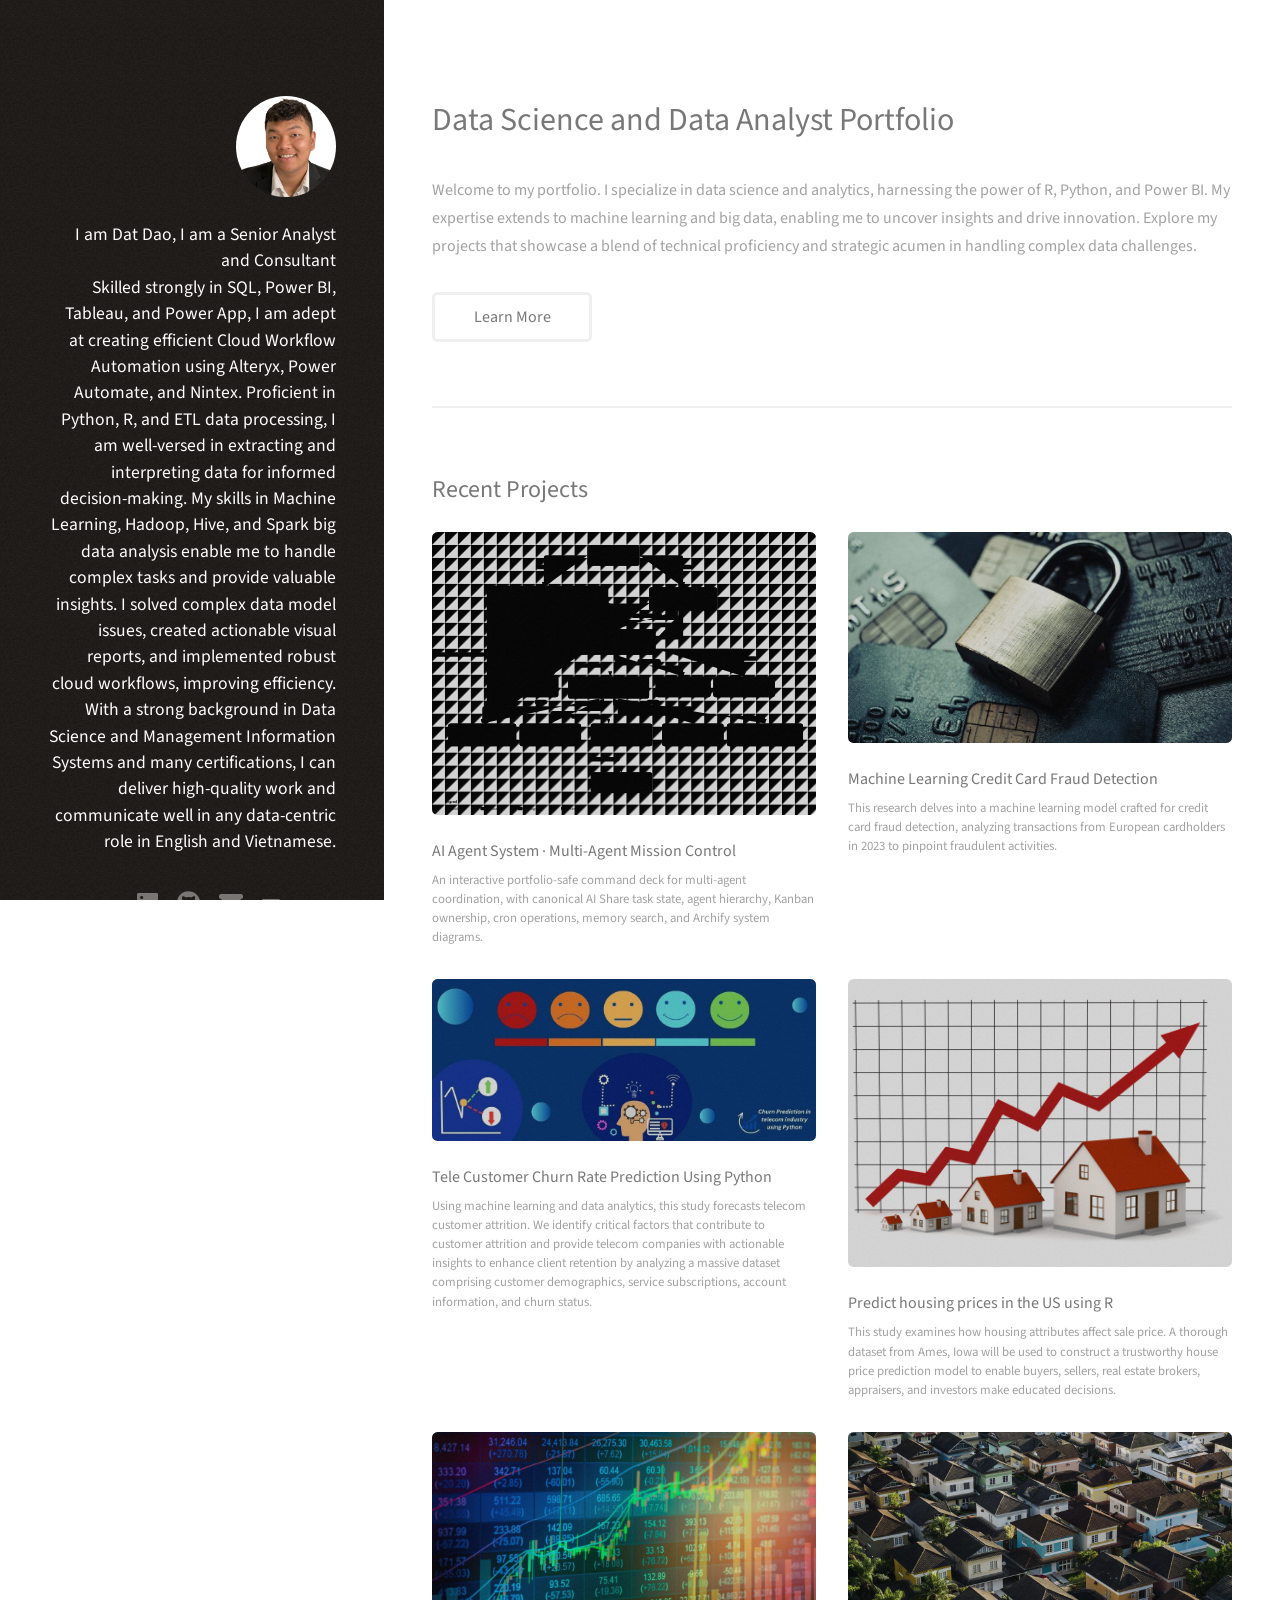
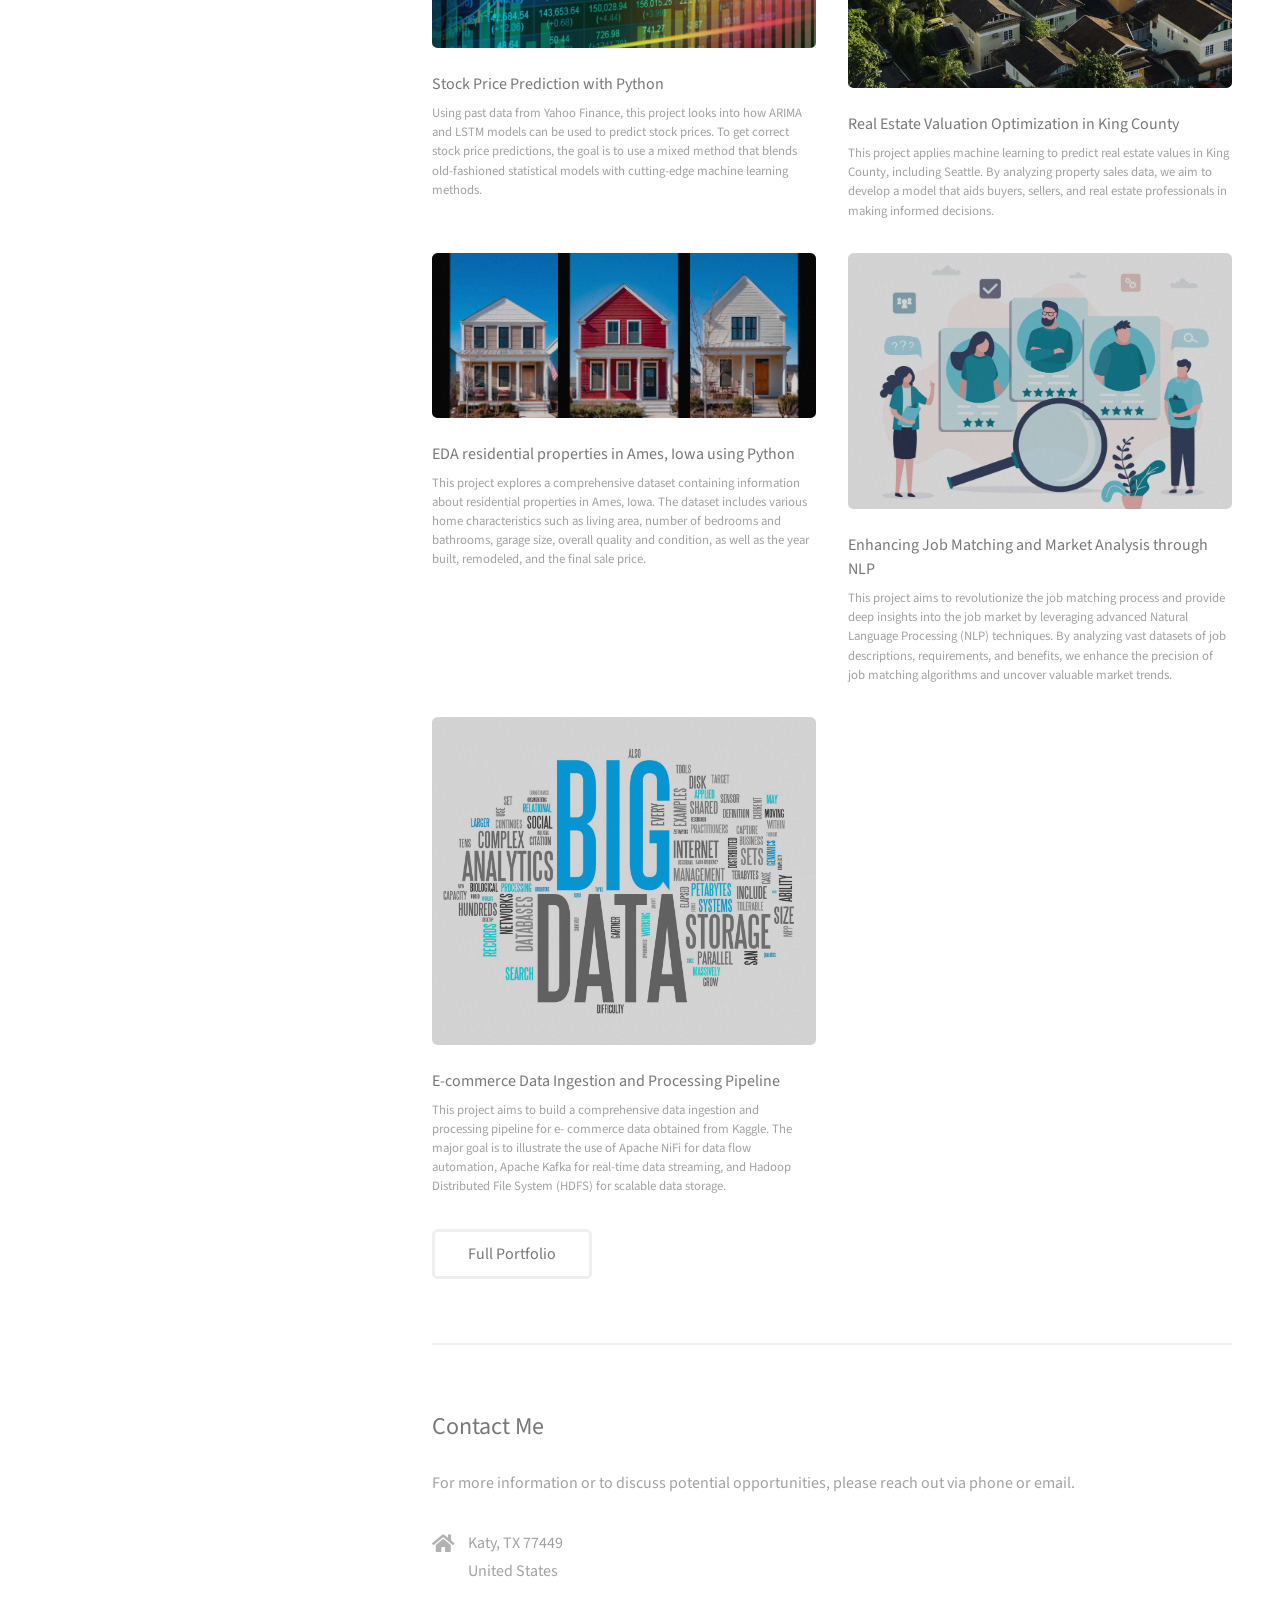
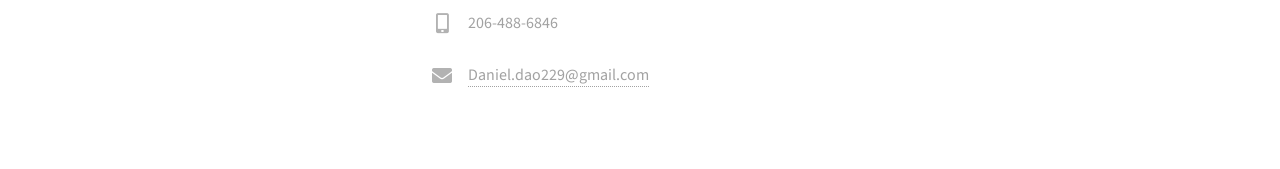
==== index.html @ a3ac792e "Rename portfolio project to AI Agent System" ====
<!DOCTYPE HTML>
<!--
	Strata by HTML5 UP
	html5up.net | @ajlkn
	Free for personal and commercial use under the CCA 3.0 license (html5up.net/license)
-->
<html>
	<head>
		<title>DAT DAO</title>
		<meta charset="utf-8" />
		<meta name="viewport" content="width=device-width, initial-scale=1, user-scalable=no" />
		<link rel="stylesheet" href="assets/css/main.css" />
	</head>
	<body class="is-preload">

		<!-- Header -->
			<header id="header">
				<div class="inner">
					<a href="https://www.linkedin.com/in/dat-dao-84953b14a/" class="image avatar"><img src="images/IMG_0191.JPEG" alt="" /></a>
					<h4><strong>I am Dat Dao</strong>, I am a Senior Analyst and Consultant
					<br />Skilled strongly in <strong>SQL, Power BI, Tableau, and Power App</strong>, I am adept at creating efficient Cloud Workflow Automation using <strong>Alteryx, Power Automate, and Nintex</strong>.
					Proficient in <strong>Python, R, and ETL data processing</strong>, I am well-versed in extracting and interpreting data for informed decision-making.
					My skills in <strong>Machine Learning, Hadoop, Hive, and Spark big data analysis </strong>enable me to handle complex tasks and provide valuable insights. I solved complex data model issues, created actionable visual reports, and implemented robust cloud workflows, improving efficiency.  
					With a strong background in Data Science and Management Information Systems and many certifications, I can deliver high-quality work and communicate well in any data-centric role in English and Vietnamese.<br />
					</a></h4>
				</div>
			</header>

		<!-- Main -->
			<div id="main">

				<!-- One -->
					<section id="one">
						<header class="major">
							<h2>Data Science and Data Analyst Portfolio</h2>
						</header>
						<p>Welcome to my portfolio. I specialize in data science and analytics, harnessing the power of R, Python, and Power BI. My expertise extends to machine learning and big data, enabling me to uncover insights and drive innovation. Explore my projects that showcase a blend of technical proficiency and strategic acumen in handling complex data challenges.</p>
						<ul class="actions">
							<li><a href="https://github.com/sammon229/datdao" class="button">Learn More</a></li>
						</ul>
					</section>

				<!-- Two -->
					<section id="two">
						<h2>Recent Projects</h2>
						<div class="row">
							<article class="col-6 col-12-xsmall work-item">
								<a href="projects/bigboymission/" class="image fit thumb">
									<img src="projects/bigboymission/docs/diagrams/ai-share-agent-architecture.svg" alt="AI Agent System Share architecture diagram" /></a>
								<h3>AI Agent System · Multi-Agent Mission Control</h3>
								<p>An interactive portfolio-safe command deck for multi-agent coordination, with canonical AI Share task state, agent hierarchy, Kanban ownership, cron operations, memory search, and Archify system diagrams.</p>
							</article>
							<article class="col-6 col-12-xsmall work-item">
								<a href="https://github.com/sammon229/datdao/tree/main/Machine%20Learning%20Credit%20Card%20Fraud%20Detection" class="image fit thumb">
									<img src="/images/MIT-Fraud-Detection-PRESS_0.jpg" alt="" /></a>
								<h3>Machine Learning Credit Card Fraud Detection</h3>
								<p>This research delves into a machine learning model crafted for credit card fraud detection, analyzing transactions from European cardholders in 2023 to pinpoint fraudulent activities.</p>
							</article>						
							<article class="col-6 col-12-xsmall work-item">
								<a href="https://github.com/sammon229/datdao/tree/main/Tele%20Customer%20Churn%20Rate%20%20Prediction%20Using%20Python" class="image fit thumb">
									<img src="images\churn.jpg" alt="" /></a>
								<h3>Tele Customer Churn Rate Prediction Using Python</h3>
								<p>Using machine learning and data analytics, this study forecasts telecom customer attrition. We identify critical factors that contribute to customer attrition and provide telecom companies with actionable insights to enhance client retention by analyzing a massive dataset comprising customer demographics, service subscriptions, account information, and churn status.</p>
							</article>
							<article class="col-6 col-12-xsmall work-item">
								<a href="https://github.com/sammon229/datdao/tree/main/Predict%20housing%20prices%20in%20the%20US%20using%20R" class="image fit thumb">
									<img src="images/R housing.jpg" alt="" /></a>
								<h3>Predict housing prices in the US using R</h3>
								<p>This study examines how housing attributes affect sale price. A thorough dataset from Ames, Iowa will be used to construct a trustworthy house price prediction model to enable buyers, sellers, real estate brokers, appraisers, and investors make educated decisions.</p>
							</article>
							<article class="col-6 col-12-xsmall work-item">
								<a href="https://github.com/sammon229/datdao/tree/main/Stock%20Price%20Prediction%20with%20Python" class="image fit thumb">
									<img src="/images/stock-prices.jpg" alt="" /></a>
								<h3>Stock Price Prediction with Python</h3>
								<p>Using past data from Yahoo Finance, this project looks into how ARIMA and LSTM models can be used to predict stock prices. To get correct stock price predictions, the goal is to use a mixed method that blends old-fashioned statistical models with cutting-edge machine learning methods.</p>
							</article>
							<article class="col-6 col-12-xsmall work-item">
								<a href="https://github.com/sammon229/datdao/tree/main/Real%20Estate%20Valuation%20Optimization%20in%20King%20County" class="image fit thumb">
									<img src="/images/housevalue.jpg" alt="" /></a>
								<h3>Real Estate Valuation Optimization in King County</h3>
								<p>This project applies machine learning to predict real estate values in King County, including Seattle. By analyzing property sales data, we aim to develop a model that aids buyers, sellers, and real estate professionals in making informed decisions.</p>
							</article>
							<article class="col-6 col-12-xsmall work-item">
								<a href="https://github.com/sammon229/datdao/tree/main/Data%20exploration%20and%20analysis%20using%20Python%20for%20residential%20properties%20in%20Ames%2C%20Iowa" class="image fit thumb">
									<img src="images/p1.jpg" alt="" /></a>
								<h3>EDA residential properties in Ames, Iowa using Python</h3>
								<p>This project explores a comprehensive dataset containing information about residential properties in Ames, Iowa. The dataset includes various home characteristics such as living area, number of bedrooms and bathrooms, garage size, overall quality and condition, as well as the year built, remodeled, and the final sale price.</p>
							</article>
							<article class="col-6 col-12-xsmall work-item">
								<a href="https://github.com/sammon229/datdao/tree/main/Enhancing%20Job%20Matching%20and%20Market%20Analysis%20through%20NLP" class="image fit thumb">
									<img src="images/Jobmatching.jpg" alt="" /></a>
								<h3>Enhancing Job Matching and Market Analysis through NLP</h3>
								<p>This project aims to revolutionize the job matching process and provide deep insights into the job market by leveraging advanced Natural Language Processing (NLP) techniques. By analyzing vast datasets of job descriptions, requirements, and benefits, we enhance the precision of job matching algorithms and uncover valuable market trends.</p>
							</article>
							<article class="col-6 col-12-xsmall work-item">
								<a href="https://github.com/sammon229/datdao/tree/main/E-Commerce%20BigData" class="image fit thumb">
									<img src="images/Esri-and-Big-Data.jpg" alt="" /></a>
								<h3>E-commerce Data Ingestion and Processing Pipeline</h3>
								<p>This project aims to build a comprehensive data ingestion and processing pipeline for e-
									commerce data obtained from Kaggle. The major goal is to illustrate the use of Apache NiFi for 
									data flow automation, Apache Kafka for real-time data streaming, and Hadoop Distributed File 
									System (HDFS) for scalable data storage.</p>
							</article>
						</div>
						<ul class="actions">
							<li><a href="https://github.com/sammon229/datdao" class="button">Full Portfolio</a></li>
						</ul>
					</section>

				<!-- Three -->
					<section id="three">
						<h2>Contact Me</h2>
						<p>For more information or to discuss potential opportunities, please reach out via phone or email.</p>
						<div class="row">
							<div class="col-4 col-12-small">
								<ul class="labeled-icons">
									<li>
										<h3 class="icon solid fa-home"><span class="label">Address</span></h3>
										Katy, TX 77449<br />
										United States<br />
									</li>
									<li>
										<h3 class="icon solid fa-mobile-alt"><span class="label">Phone</span></h3>
										206-488-6846
									</li>
									<li>
										<h3 class="icon solid fa-envelope"><span class="label">Email</span></h3>
										<a href="#">Daniel.dao229@gmail.com</a>
									</li>
								</ul>
							</div>
						</div>
					</section>

				<!-- Four -->
				<!--
					<section id="four">
						<h2>Elements</h2>

						<section>
							<h4>Text</h4>
							<p>This is <b>bold</b> and this is <strong>strong</strong>. This is <i>italic</i> and this is <em>emphasized</em>.
							This is <sup>superscript</sup> text and this is <sub>subscript</sub> text.
							This is <u>underlined</u> and this is code: <code>for (;;) { ... }</code>. Finally, <a href="#">this is a link</a>.</p>
							<hr />
							<header>
								<h4>Heading with a Subtitle</h4>
								<p>Lorem ipsum dolor sit amet nullam id egestas urna aliquam</p>
							</header>
							<p>Nunc lacinia ante nunc ac lobortis. Interdum adipiscing gravida odio porttitor sem non mi integer non faucibus ornare mi ut ante amet placerat aliquet. Volutpat eu sed ante lacinia sapien lorem accumsan varius montes viverra nibh in adipiscing blandit tempus accumsan.</p>
							<header>
								<h5>Heading with a Subtitle</h5>
								<p>Lorem ipsum dolor sit amet nullam id egestas urna aliquam</p>
							</header>
							<p>Nunc lacinia ante nunc ac lobortis. Interdum adipiscing gravida odio porttitor sem non mi integer non faucibus ornare mi ut ante amet placerat aliquet. Volutpat eu sed ante lacinia sapien lorem accumsan varius montes viverra nibh in adipiscing blandit tempus accumsan.</p>
							<hr />
							<h2>Heading Level 2</h2>
							<h3>Heading Level 3</h3>
							<h4>Heading Level 4</h4>
							<h5>Heading Level 5</h5>
							<h6>Heading Level 6</h6>
							<hr />
							<h5>Blockquote</h5>
							<blockquote>Fringilla nisl. Donec accumsan interdum nisi, quis tincidunt felis sagittis eget tempus euismod. Vestibulum ante ipsum primis in faucibus vestibulum. Blandit adipiscing eu felis iaculis volutpat ac adipiscing accumsan faucibus. Vestibulum ante ipsum primis in faucibus lorem ipsum dolor sit amet nullam adipiscing eu felis.</blockquote>
							<h5>Preformatted</h5>
							<pre><code>i = 0;

while (!deck.isInOrder()) {
print 'Iteration ' + i;
deck.shuffle();
i++;
}

print 'It took ' + i + ' iterations to sort the deck.';</code></pre>
						</section>

						<section>
							<h4>Lists</h4>
							<div class="row">
								<div class="col-6 col-12-xsmall">
									<h5>Unordered</h5>
									<ul>
										<li>Dolor pulvinar etiam magna etiam.</li>
										<li>Sagittis adipiscing lorem eleifend.</li>
										<li>Felis enim feugiat dolore viverra.</li>
									</ul>
									<h5>Alternate</h5>
									<ul class="alt">
										<li>Dolor pulvinar etiam magna etiam.</li>
										<li>Sagittis adipiscing lorem eleifend.</li>
										<li>Felis enim feugiat dolore viverra.</li>
									</ul>
								</div>
								<div class="col-6 col-12-xsmall">
									<h5>Ordered</h5>
									<ol>
										<li>Dolor pulvinar etiam magna etiam.</li>
										<li>Etiam vel felis at lorem sed viverra.</li>
										<li>Felis enim feugiat dolore viverra.</li>
										<li>Dolor pulvinar etiam magna etiam.</li>
										<li>Etiam vel felis at lorem sed viverra.</li>
										<li>Felis enim feugiat dolore viverra.</li>
									</ol>
									<h5>Icons</h5>
									<ul class="icons">
										<li><a href="#" class="icon brands fa-twitter"><span class="label">Twitter</span></a></li>
										<li><a href="#" class="icon brands fa-facebook-f"><span class="label">Facebook</span></a></li>
										<li><a href="#" class="icon brands fa-instagram"><span class="label">Instagram</span></a></li>
										<li><a href="#" class="icon brands fa-github"><span class="label">Github</span></a></li>
										<li><a href="#" class="icon brands fa-dribbble"><span class="label">Dribbble</span></a></li>
										<li><a href="#" class="icon brands fa-tumblr"><span class="label">Tumblr</span></a></li>
									</ul>
								</div>
							</div>
							<h5>Actions</h5>
							<ul class="actions">
								<li><a href="#" class="button primary">Default</a></li>
								<li><a href="#" class="button">Default</a></li>
							</ul>
							<ul class="actions small">
								<li><a href="#" class="button primary small">Small</a></li>
								<li><a href="#" class="button small">Small</a></li>
							</ul>
							<div class="row">
								<div class="col-6 col-12-small">
									<ul class="actions stacked">
										<li><a href="#" class="button primary">Default</a></li>
										<li><a href="#" class="button">Default</a></li>
									</ul>
								</div>
								<div class="col-6 col-12-small">
									<ul class="actions stacked">
										<li><a href="#" class="button primary small">Small</a></li>
										<li><a href="#" class="button small">Small</a></li>
									</ul>
								</div>
								<div class="col-6 col-12-small">
									<ul class="actions stacked">
										<li><a href="#" class="button primary fit">Default</a></li>
										<li><a href="#" class="button fit">Default</a></li>
									</ul>
								</div>
								<div class="col-6 col-12-small">
									<ul class="actions stacked">
										<li><a href="#" class="button primary small fit">Small</a></li>
										<li><a href="#" class="button small fit">Small</a></li>
									</ul>
								</div>
							</div>
						</section>

						<section>
							<h4>Table</h4>
							<h5>Default</h5>
							<div class="table-wrapper">
								<table>
									<thead>
										<tr>
											<th>Name</th>
											<th>Description</th>
											<th>Price</th>
										</tr>
									</thead>
									<tbody>
										<tr>
											<td>Item One</td>
											<td>Ante turpis integer aliquet porttitor.</td>
											<td>29.99</td>
										</tr>
										<tr>
											<td>Item Two</td>
											<td>Vis ac commodo adipiscing arcu aliquet.</td>
											<td>19.99</td>
										</tr>
										<tr>
											<td>Item Three</td>
											<td> Morbi faucibus arcu accumsan lorem.</td>
											<td>29.99</td>
										</tr>
										<tr>
											<td>Item Four</td>
											<td>Vitae integer tempus condimentum.</td>
											<td>19.99</td>
										</tr>
										<tr>
											<td>Item Five</td>
											<td>Ante turpis integer aliquet porttitor.</td>
											<td>29.99</td>
										</tr>
									</tbody>
									<tfoot>
										<tr>
											<td colspan="2"></td>
											<td>100.00</td>
										</tr>
									</tfoot>
								</table>
							</div>

							<h5>Alternate</h5>
							<div class="table-wrapper">
								<table class="alt">
									<thead>
										<tr>
											<th>Name</th>
											<th>Description</th>
											<th>Price</th>
										</tr>
									</thead>
									<tbody>
										<tr>
											<td>Item One</td>
											<td>Ante turpis integer aliquet porttitor.</td>
											<td>29.99</td>
										</tr>
										<tr>
											<td>Item Two</td>
											<td>Vis ac commodo adipiscing arcu aliquet.</td>
											<td>19.99</td>
										</tr>
										<tr>
											<td>Item Three</td>
											<td> Morbi faucibus arcu accumsan lorem.</td>
											<td>29.99</td>
										</tr>
										<tr>
											<td>Item Four</td>
											<td>Vitae integer tempus condimentum.</td>
											<td>19.99</td>
										</tr>
										<tr>
											<td>Item Five</td>
											<td>Ante turpis integer aliquet porttitor.</td>
											<td>29.99</td>
										</tr>
									</tbody>
									<tfoot>
										<tr>
											<td colspan="2"></td>
											<td>100.00</td>
										</tr>
									</tfoot>
								</table>
							</div>
						</section>

						<section>
							<h4>Buttons</h4>
							<ul class="actions">
								<li><a href="#" class="button primary">Primary</a></li>
								<li><a href="#" class="button">Default</a></li>
							</ul>
							<ul class="actions">
								<li><a href="#" class="button large">Large</a></li>
								<li><a href="#" class="button">Default</a></li>
								<li><a href="#" class="button small">Small</a></li>
							</ul>
							<ul class="actions fit">
								<li><a href="#" class="button primary fit">Fit</a></li>
								<li><a href="#" class="button fit">Fit</a></li>
							</ul>
							<ul class="actions fit small">
								<li><a href="#" class="button primary fit small">Fit + Small</a></li>
								<li><a href="#" class="button fit small">Fit + Small</a></li>
							</ul>
							<ul class="actions">
								<li><a href="#" class="button primary icon solid fa-download">Icon</a></li>
								<li><a href="#" class="button icon solid fa-download">Icon</a></li>
							</ul>
							<ul class="actions">
								<li><span class="button primary disabled">Primary</span></li>
								<li><span class="button disabled">Default</span></li>
							</ul>
						</section>

						<section>
							<h4>Form</h4>
							<form method="post" action="#">
								<div class="row gtr-uniform gtr-50">
									<div class="col-6 col-12-xsmall">
										<input type="text" name="demo-name" id="demo-name" value="" placeholder="Name" />
									</div>
									<div class="col-6 col-12-xsmall">
										<input type="email" name="demo-email" id="demo-email" value="" placeholder="Email" />
									</div>
									<div class="col-12">
										<select name="demo-category" id="demo-category">
											<option value="">- Category -</option>
											<option value="1">Manufacturing</option>
											<option value="1">Shipping</option>
											<option value="1">Administration</option>
											<option value="1">Human Resources</option>
										</select>
									</div>
									<div class="col-4 col-12-small">
										<input type="radio" id="demo-priority-low" name="demo-priority" checked>
										<label for="demo-priority-low">Low Priority</label>
									</div>
									<div class="col-4 col-12-small">
										<input type="radio" id="demo-priority-normal" name="demo-priority">
										<label for="demo-priority-normal">Normal Priority</label>
									</div>
									<div class="col-4 col-12-small">
										<input type="radio" id="demo-priority-high" name="demo-priority">
										<label for="demo-priority-high">High Priority</label>
									</div>
									<div class="col-6 col-12-small">
										<input type="checkbox" id="demo-copy" name="demo-copy">
										<label for="demo-copy">Email me a copy of this message</label>
									</div>
									<div class="col-6 col-12-small">
										<input type="checkbox" id="demo-human" name="demo-human" checked>
										<label for="demo-human">I am a human and not a robot</label>
									</div>
									<div class="col-12">
										<textarea name="demo-message" id="demo-message" placeholder="Enter your message" rows="6"></textarea>
									</div>
									<div class="col-12">
										<ul class="actions">
											<li><input type="submit" value="Send Message" class="primary" /></li>
											<li><input type="reset" value="Reset" /></li>
										</ul>
									</div>
								</div>
							</form>
						</section>

						<section>
							<h4>Image</h4>
							<h5>Fit</h5>
							<div class="box alt">
								<div class="row gtr-50 gtr-uniform">
									<div class="col-12"><span class="image fit"><img src="images/fulls/05.jpg" alt="" /></span></div>
									<div class="col-4"><span class="image fit"><img src="images/thumbs/01.jpg" alt="" /></span></div>
									<div class="col-4"><span class="image fit"><img src="images/thumbs/02.jpg" alt="" /></span></div>
									<div class="col-4"><span class="image fit"><img src="images/thumbs/03.jpg" alt="" /></span></div>
									<div class="col-4"><span class="image fit"><img src="images/thumbs/04.jpg" alt="" /></span></div>
									<div class="col-4"><span class="image fit"><img src="images/thumbs/05.jpg" alt="" /></span></div>
									<div class="col-4"><span class="image fit"><img src="images/thumbs/06.jpg" alt="" /></span></div>
									<div class="col-4"><span class="image fit"><img src="images/thumbs/03.jpg" alt="" /></span></div>
									<div class="col-4"><span class="image fit"><img src="images/thumbs/02.jpg" alt="" /></span></div>
									<div class="col-4"><span class="image fit"><img src="images/thumbs/01.jpg" alt="" /></span></div>
								</div>
							</div>
							<h5>Left &amp; Right</h5>
							<p><span class="image left"><img src="images/avatar.jpg" alt="" /></span>Fringilla nisl. Donec accumsan interdum nisi, quis tincidunt felis sagittis eget. tempus euismod. Vestibulum ante ipsum primis in faucibus vestibulum. Blandit adipiscing eu felis iaculis volutpat ac adipiscing accumsan eu faucibus. Integer ac pellentesque praesent tincidunt felis sagittis eget. tempus euismod. Vestibulum ante ipsum primis in faucibus vestibulum. Blandit adipiscing eu felis iaculis volutpat ac adipiscing accumsan eu faucibus. Integer ac pellentesque praesent. Donec accumsan interdum nisi, quis tincidunt felis sagittis eget. tempus euismod. Vestibulum ante ipsum primis in faucibus vestibulum. Blandit adipiscing eu felis iaculis volutpat ac adipiscing accumsan eu faucibus. Integer ac pellentesque praesent tincidunt felis sagittis eget. tempus euismod. Vestibulum ante ipsum primis in faucibus vestibulum. Blandit adipiscing eu felis iaculis volutpat ac adipiscing accumsan eu faucibus. Integer ac pellentesque praesent.</p>
							<p><span class="image right"><img src="images/avatar.jpg" alt="" /></span>Fringilla nisl. Donec accumsan interdum nisi, quis tincidunt felis sagittis eget. tempus euismod. Vestibulum ante ipsum primis in faucibus vestibulum. Blandit adipiscing eu felis iaculis volutpat ac adipiscing accumsan eu faucibus. Integer ac pellentesque praesent tincidunt felis sagittis eget. tempus euismod. Vestibulum ante ipsum primis in faucibus vestibulum. Blandit adipiscing eu felis iaculis volutpat ac adipiscing accumsan eu faucibus. Integer ac pellentesque praesent. Donec accumsan interdum nisi, quis tincidunt felis sagittis eget. tempus euismod. Vestibulum ante ipsum primis in faucibus vestibulum. Blandit adipiscing eu felis iaculis volutpat ac adipiscing accumsan eu faucibus. Integer ac pellentesque praesent tincidunt felis sagittis eget. tempus euismod. Vestibulum ante ipsum primis in faucibus vestibulum. Blandit adipiscing eu felis iaculis volutpat ac adipiscing accumsan eu faucibus. Integer ac pellentesque praesent.</p>
						</section>

					</section>
				-->

			</div>

		<!-- Footer -->
			<footer id="footer">
				<div class="inner">
					<ul class="icons">
						<li><a href="https://www.linkedin.com/in/datdao229/" class="icon brands fa-linkedin"><span class="label">LinkedIn</span></a></li>
						<li><a href="https://github.com/sammon229" class="icon brands fa-github"><span class="label">Github</span></a></li>
						<li><a href="mailto:Daniel.dao229@gmail.com" class="icon solid fa-envelope"><span class="label">Email</span></a></li>
						<li><a href="https://github.com/sammon229/datdao/blob/main/Dat%20Dao%20-%20SeniorAnalyst%20Resume%202-2024.pdf" class="far fa-address-card"><span class="label"> Resume</span></a></li>
					</ul>
				</div>
			</footer>
		<!-- Scripts -->
			<script src="assets/js/jquery.min.js"></script>
			<!--<script src="assets/js/jquery.poptrox.min.js"></script>-->
			<script src="assets/js/browser.min.js"></script>
			<script src="assets/js/breakpoints.min.js"></script>
			<script src="assets/js/util.js"></script>
			<script src="assets/js/main.js"></script>

	</body>
</html>
---- assets/css/main.css ----
@import url("fontawesome-all.min.css");
@import url("https://fonts.googleapis.com/css?family=Source+Sans+Pro:400,400italic");

/*
	Strata by HTML5 UP
	html5up.net | @ajlkn
	Free for personal and commercial use under the CCA 3.0 license (html5up.net/license)
*/

html, body, div, span, applet, object,
iframe, h1, h2, h3, h4, h5, h6, p, blockquote,
pre, a, abbr, acronym, address, big, cite,
code, del, dfn, em, img, ins, kbd, q, s, samp,
small, strike, strong, sub, sup, tt, var, b,
u, i, center, dl, dt, dd, ol, ul, li, fieldset,
form, label, legend, table, caption, tbody,
tfoot, thead, tr, th, td, article, aside,
canvas, details, embed, figure, figcaption,
footer, header, hgroup, menu, nav, output, ruby,
section, summary, time, mark, audio, video {
	margin: 0;
	padding: 0;
	border: 0;
	font-size: 100%;
	font: inherit;
	vertical-align: baseline;}

article, aside, details, figcaption, figure,
footer, header, hgroup, menu, nav, section {
	display: block;}

body {
	line-height: 1;
}

ol, ul {
	list-style: none;
}

blockquote, q {
	quotes: none;
}

	blockquote:before, blockquote:after, q:before, q:after {
		content: '';
		content: none;
	}

table {
	border-collapse: collapse;
	border-spacing: 0;
}

body {
	-webkit-text-size-adjust: none;
}

mark {
	background-color: transparent;
	color: inherit;
}

input::-moz-focus-inner {
	border: 0;
	padding: 0;
}

input, select, textarea {
	-moz-appearance: none;
	-webkit-appearance: none;
	-ms-appearance: none;
	appearance: none;
}

/* Basic */

	html {
		box-sizing: border-box;
	}

	*, *:before, *:after {
		box-sizing: inherit;
	}

	body {
		background: #fff;
	}

		body.is-preload *, body.is-preload *:before, body.is-preload *:after {
			-moz-animation: none !important;
			-webkit-animation: none !important;
			-ms-animation: none !important;
			animation: none !important;
			-moz-transition: none !important;
			-webkit-transition: none !important;
			-ms-transition: none !important;
			transition: none !important;
		}

	body, input, select, textarea {
		color: #a2a2a2;
		font-family: "Source Sans Pro", Helvetica, sans-serif;
		font-size: 16pt;
		font-weight: 400;
		line-height: 1.75em;
	}

	a {
		-moz-transition: color 0.2s ease-in-out, border-color 0.2s ease-in-out;
		-webkit-transition: color 0.2s ease-in-out, border-color 0.2s ease-in-out;
		-ms-transition: color 0.2s ease-in-out, border-color 0.2s ease-in-out;
		transition: color 0.2s ease-in-out, border-color 0.2s ease-in-out;
		border-bottom: dotted 1px;
		color: #49bf9d;
		text-decoration: none;
	}

		a:hover {
			border-bottom-color: transparent;
			color: #49bf9d !important;
			text-decoration: none;
		}

	strong, b {
		color: #787878;
		font-weight: 400;
	}

	em, i {
		font-style: italic;
	}

	p {
		margin: 0 0 2em 0;
	}

	h1, h2, h3, h4, h5, h6 {
		color: #787878;
		font-weight: 400;
		line-height: 1em;
		margin: 0 0 1em 0;
	}

		h1 a, h2 a, h3 a, h4 a, h5 a, h6 a {
			color: inherit;
			text-decoration: none;
		}

	h1 {
		font-size: 2em;
		line-height: 1.5em;
	}

	h2 {
		font-size: 1.5em;
		line-height: 1.5em;
	}

	h3 {
		font-size: 1.25em;
		line-height: 1.5em;
	}

	h4 {
		font-size: 1.1em;
		line-height: 1.5em;
	}

	h5 {
		font-size: 0.9em;
		line-height: 1.5em;
	}

	h6 {
		font-size: 0.7em;
		line-height: 1.5em;
	}

	sub {
		font-size: 0.8em;
		position: relative;
		top: 0.5em;
	}

	sup {
		font-size: 0.8em;
		position: relative;
		top: -0.5em;
	}

	hr {
		border: 0;
		border-bottom: solid 2px #efefef;
		margin: 2em 0;
	}

		hr.major {
			margin: 3em 0;
		}

	blockquote {
		border-left: solid 6px #efefef;
		font-style: italic;
		margin: 0 0 2em 0;
		padding: 0.5em 0 0.5em 1.5em;
	}

	code {
		background: #f7f7f7;
		border-radius: 0.35em;
		border: solid 2px #efefef;
		font-family: "Courier New", monospace;
		font-size: 0.9em;
		margin: 0 0.25em;
		padding: 0.25em 0.65em;
	}

	pre {
		-webkit-overflow-scrolling: touch;
		font-family: "Courier New", monospace;
		font-size: 0.9em;
		margin: 0 0 2em 0;
	}

		pre code {
			display: block;
			line-height: 1.75em;
			padding: 1em 1.5em;
			overflow-x: auto;
		}

	.align-left {
		text-align: left;
	}

	.align-center {
		text-align: center;
	}

	.align-right {
		text-align: right;
	}

/* Container */

	.container {
		margin: 0 auto;
		max-width: calc(100% - 4em);
		width: 100%;
	}

		.container.xsmall {
			width: 25%;
		}

		.container.small {
			width: 50%;
		}

		.container.medium {
			width: 75%;
		}

		.container.large {
			width: 125%;
		}

		.container.xlarge {
			width: 150%;
		}

		.container.max {
			width: 100%;
		}

		@media screen and (max-width: 980px) {

			.container {
				width: 100% !important;
				max-width: 100% !important;
			}

		}

		@media screen and (max-width: 480px) {

			.container {
				max-width: calc(100% - 3em);
			}

		}

/* Row */

	.row {
		display: flex;
		flex-wrap: wrap;
		box-sizing: border-box;
		align-items: stretch;
	}

		.row > * {
			box-sizing: border-box;
		}

		.row.gtr-uniform > * > :last-child {
			margin-bottom: 0;
		}

		.row.aln-left {
			justify-content: flex-start;
		}

		.row.aln-center {
			justify-content: center;
		}

		.row.aln-right {
			justify-content: flex-end;
		}

		.row.aln-top {
			align-items: flex-start;
		}

		.row.aln-middle {
			align-items: center;
		}

		.row.aln-bottom {
			align-items: flex-end;
		}

		.row > .imp {
			order: -1;
		}

		.row > .col-1 {
			width: 8.33333%;
		}

		.row > .off-1 {
			margin-left: 8.33333%;
		}

		.row > .col-2 {
			width: 16.66667%;
		}

		.row > .off-2 {
			margin-left: 16.66667%;
		}

		.row > .col-3 {
			width: 25%;
		}

		.row > .off-3 {
			margin-left: 25%;
		}

		.row > .col-4 {
			width: 33.33333%;
		}

		.row > .off-4 {
			margin-left: 33.33333%;
		}

		.row > .col-5 {
			width: 41.66667%;
		}

		.row > .off-5 {
			margin-left: 41.66667%;
		}

		.row > .col-6 {
			width: 50%;
		}

		.row > .off-6 {
			margin-left: 50%;
		}

		.row > .col-7 {
			width: 58.33333%;
		}

		.row > .off-7 {
			margin-left: 58.33333%;
		}

		.row > .col-8 {
			width: 66.66667%;
		}

		.row > .off-8 {
			margin-left: 66.66667%;
		}

		.row > .col-9 {
			width: 75%;
		}

		.row > .off-9 {
			margin-left: 75%;
		}

		.row > .col-10 {
			width: 83.33333%;
		}

		.row > .off-10 {
			margin-left: 83.33333%;
		}

		.row > .col-11 {
			width: 91.66667%;
		}

		.row > .off-11 {
			margin-left: 91.66667%;
		}

		.row > .col-12 {
			width: 100%;
		}

		.row > .off-12 {
			margin-left: 100%;
		}

		.row.gtr-0 {
			margin-top: 0;
			margin-left: 0em;
		}

			.row.gtr-0 > * {
				padding: 0 0 0 0em;
			}

			.row.gtr-0.gtr-uniform {
				margin-top: 0em;
			}

				.row.gtr-0.gtr-uniform > * {
					padding-top: 0em;
				}

		.row.gtr-25 {
			margin-top: 0;
			margin-left: -0.625em;
		}

			.row.gtr-25 > * {
				padding: 0 0 0 0.625em;
			}

			.row.gtr-25.gtr-uniform {
				margin-top: -0.625em;
			}

				.row.gtr-25.gtr-uniform > * {
					padding-top: 0.625em;
				}

		.row.gtr-50 {
			margin-top: 0;
			margin-left: -1.25em;
		}

			.row.gtr-50 > * {
				padding: 0 0 0 1.25em;
			}

			.row.gtr-50.gtr-uniform {
				margin-top: -1.25em;
			}

				.row.gtr-50.gtr-uniform > * {
					padding-top: 1.25em;
				}

		.row {
			margin-top: 0;
			margin-left: -2.5em;
		}

			.row > * {
				padding: 0 0 0 2.5em;
			}

			.row.gtr-uniform {
				margin-top: -2.5em;
			}

				.row.gtr-uniform > * {
					padding-top: 2.5em;
				}

		.row.gtr-150 {
			margin-top: 0;
			margin-left: -3.75em;
		}

			.row.gtr-150 > * {
				padding: 0 0 0 3.75em;
			}

			.row.gtr-150.gtr-uniform {
				margin-top: -3.75em;
			}

				.row.gtr-150.gtr-uniform > * {
					padding-top: 3.75em;
				}

		.row.gtr-200 {
			margin-top: 0;
			margin-left: -5em;
		}

			.row.gtr-200 > * {
				padding: 0 0 0 5em;
			}

			.row.gtr-200.gtr-uniform {
				margin-top: -5em;
			}

				.row.gtr-200.gtr-uniform > * {
					padding-top: 5em;
				}

		@media screen and (max-width: 1800px) {

			.row {
				display: flex;
				flex-wrap: wrap;
				box-sizing: border-box;
				align-items: stretch;
			}

				.row > * {
					box-sizing: border-box;
				}

				.row.gtr-uniform > * > :last-child {
					margin-bottom: 0;
				}

				.row.aln-left {
					justify-content: flex-start;
				}

				.row.aln-center {
					justify-content: center;
				}

				.row.aln-right {
					justify-content: flex-end;
				}

				.row.aln-top {
					align-items: flex-start;
				}

				.row.aln-middle {
					align-items: center;
				}

				.row.aln-bottom {
					align-items: flex-end;
				}

				.row > .imp-xlarge {
					order: -1;
				}

				.row > .col-1-xlarge {
					width: 8.33333%;
				}

				.row > .off-1-xlarge {
					margin-left: 8.33333%;
				}

				.row > .col-2-xlarge {
					width: 16.66667%;
				}

				.row > .off-2-xlarge {
					margin-left: 16.66667%;
				}

				.row > .col-3-xlarge {
					width: 25%;
				}

				.row > .off-3-xlarge {
					margin-left: 25%;
				}

				.row > .col-4-xlarge {
					width: 33.33333%;
				}

				.row > .off-4-xlarge {
					margin-left: 33.33333%;
				}

				.row > .col-5-xlarge {
					width: 41.66667%;
				}

				.row > .off-5-xlarge {
					margin-left: 41.66667%;
				}

				.row > .col-6-xlarge {
					width: 50%;
				}

				.row > .off-6-xlarge {
					margin-left: 50%;
				}

				.row > .col-7-xlarge {
					width: 58.33333%;
				}

				.row > .off-7-xlarge {
					margin-left: 58.33333%;
				}

				.row > .col-8-xlarge {
					width: 66.66667%;
				}

				.row > .off-8-xlarge {
					margin-left: 66.66667%;
				}

				.row > .col-9-xlarge {
					width: 75%;
				}

				.row > .off-9-xlarge {
					margin-left: 75%;
				}

				.row > .col-10-xlarge {
					width: 83.33333%;
				}

				.row > .off-10-xlarge {
					margin-left: 83.33333%;
				}

				.row > .col-11-xlarge {
					width: 91.66667%;
				}

				.row > .off-11-xlarge {
					margin-left: 91.66667%;
				}

				.row > .col-12-xlarge {
					width: 100%;
				}

				.row > .off-12-xlarge {
					margin-left: 100%;
				}

				.row.gtr-0 {
					margin-top: 0;
					margin-left: 0em;
				}

					.row.gtr-0 > * {
						padding: 0 0 0 0em;
					}

					.row.gtr-0.gtr-uniform {
						margin-top: 0em;
					}

						.row.gtr-0.gtr-uniform > * {
							padding-top: 0em;
						}

				.row.gtr-25 {
					margin-top: 0;
					margin-left: -0.625em;
				}

					.row.gtr-25 > * {
						padding: 0 0 0 0.625em;
					}

					.row.gtr-25.gtr-uniform {
						margin-top: -0.625em;
					}

						.row.gtr-25.gtr-uniform > * {
							padding-top: 0.625em;
						}

				.row.gtr-50 {
					margin-top: 0;
					margin-left: -1.25em;
				}

					.row.gtr-50 > * {
						padding: 0 0 0 1.25em;
					}

					.row.gtr-50.gtr-uniform {
						margin-top: -1.25em;
					}

						.row.gtr-50.gtr-uniform > * {
							padding-top: 1.25em;
						}

				.row {
					margin-top: 0;
					margin-left: -2.5em;
				}

					.row > * {
						padding: 0 0 0 2.5em;
					}

					.row.gtr-uniform {
						margin-top: -2.5em;
					}

						.row.gtr-uniform > * {
							padding-top: 2.5em;
						}

				.row.gtr-150 {
					margin-top: 0;
					margin-left: -3.75em;
				}

					.row.gtr-150 > * {
						padding: 0 0 0 3.75em;
					}

					.row.gtr-150.gtr-uniform {
						margin-top: -3.75em;
					}

						.row.gtr-150.gtr-uniform > * {
							padding-top: 3.75em;
						}

				.row.gtr-200 {
					margin-top: 0;
					margin-left: -5em;
				}

					.row.gtr-200 > * {
						padding: 0 0 0 5em;
					}

					.row.gtr-200.gtr-uniform {
						margin-top: -5em;
					}

						.row.gtr-200.gtr-uniform > * {
							padding-top: 5em;
						}

		}

		@media screen and (max-width: 1280px) {

			.row {
				display: flex;
				flex-wrap: wrap;
				box-sizing: border-box;
				align-items: stretch;
			}

				.row > * {
					box-sizing: border-box;
				}

				.row.gtr-uniform > * > :last-child {
					margin-bottom: 0;
				}

				.row.aln-left {
					justify-content: flex-start;
				}

				.row.aln-center {
					justify-content: center;
				}

				.row.aln-right {
					justify-content: flex-end;
				}

				.row.aln-top {
					align-items: flex-start;
				}

				.row.aln-middle {
					align-items: center;
				}

				.row.aln-bottom {
					align-items: flex-end;
				}

				.row > .imp-large {
					order: -1;
				}

				.row > .col-1-large {
					width: 8.33333%;
				}

				.row > .off-1-large {
					margin-left: 8.33333%;
				}

				.row > .col-2-large {
					width: 16.66667%;
				}

				.row > .off-2-large {
					margin-left: 16.66667%;
				}

				.row > .col-3-large {
					width: 25%;
				}

				.row > .off-3-large {
					margin-left: 25%;
				}

				.row > .col-4-large {
					width: 33.33333%;
				}

				.row > .off-4-large {
					margin-left: 33.33333%;
				}

				.row > .col-5-large {
					width: 41.66667%;
				}

				.row > .off-5-large {
					margin-left: 41.66667%;
				}

				.row > .col-6-large {
					width: 50%;
				}

				.row > .off-6-large {
					margin-left: 50%;
				}

				.row > .col-7-large {
					width: 58.33333%;
				}

				.row > .off-7-large {
					margin-left: 58.33333%;
				}

				.row > .col-8-large {
					width: 66.66667%;
				}

				.row > .off-8-large {
					margin-left: 66.66667%;
				}

				.row > .col-9-large {
					width: 75%;
				}

				.row > .off-9-large {
					margin-left: 75%;
				}

				.row > .col-10-large {
					width: 83.33333%;
				}

				.row > .off-10-large {
					margin-left: 83.33333%;
				}

				.row > .col-11-large {
					width: 91.66667%;
				}

				.row > .off-11-large {
					margin-left: 91.66667%;
				}

				.row > .col-12-large {
					width: 100%;
				}

				.row > .off-12-large {
					margin-left: 100%;
				}

				.row.gtr-0 {
					margin-top: 0;
					margin-left: 0em;
				}

					.row.gtr-0 > * {
						padding: 0 0 0 0em;
					}

					.row.gtr-0.gtr-uniform {
						margin-top: 0em;
					}

						.row.gtr-0.gtr-uniform > * {
							padding-top: 0em;
						}

				.row.gtr-25 {
					margin-top: 0;
					margin-left: -0.5em;
				}

					.row.gtr-25 > * {
						padding: 0 0 0 0.5em;
					}

					.row.gtr-25.gtr-uniform {
						margin-top: -0.5em;
					}

						.row.gtr-25.gtr-uniform > * {
							padding-top: 0.5em;
						}

				.row.gtr-50 {
					margin-top: 0;
					margin-left: -1em;
				}

					.row.gtr-50 > * {
						padding: 0 0 0 1em;
					}

					.row.gtr-50.gtr-uniform {
						margin-top: -1em;
					}

						.row.gtr-50.gtr-uniform > * {
							padding-top: 1em;
						}

				.row {
					margin-top: 0;
					margin-left: -2em;
				}

					.row > * {
						padding: 0 0 0 2em;
					}

					.row.gtr-uniform {
						margin-top: -2em;
					}

						.row.gtr-uniform > * {
							padding-top: 2em;
						}

				.row.gtr-150 {
					margin-top: 0;
					margin-left: -3em;
				}

					.row.gtr-150 > * {
						padding: 0 0 0 3em;
					}

					.row.gtr-150.gtr-uniform {
						margin-top: -3em;
					}

						.row.gtr-150.gtr-uniform > * {
							padding-top: 3em;
						}

				.row.gtr-200 {
					margin-top: 0;
					margin-left: -4em;
				}

					.row.gtr-200 > * {
						padding: 0 0 0 4em;
					}

					.row.gtr-200.gtr-uniform {
						margin-top: -4em;
					}

						.row.gtr-200.gtr-uniform > * {
							padding-top: 4em;
						}

		}

		@media screen and (max-width: 980px) {

			.row {
				display: flex;
				flex-wrap: wrap;
				box-sizing: border-box;
				align-items: stretch;
			}

				.row > * {
					box-sizing: border-box;
				}

				.row.gtr-uniform > * > :last-child {
					margin-bottom: 0;
				}

				.row.aln-left {
					justify-content: flex-start;
				}

				.row.aln-center {
					justify-content: center;
				}

				.row.aln-right {
					justify-content: flex-end;
				}

				.row.aln-top {
					align-items: flex-start;
				}

				.row.aln-middle {
					align-items: center;
				}

				.row.aln-bottom {
					align-items: flex-end;
				}

				.row > .imp-medium {
					order: -1;
				}

				.row > .col-1-medium {
					width: 8.33333%;
				}

				.row > .off-1-medium {
					margin-left: 8.33333%;
				}

				.row > .col-2-medium {
					width: 16.66667%;
				}

				.row > .off-2-medium {
					margin-left: 16.66667%;
				}

				.row > .col-3-medium {
					width: 25%;
				}

				.row > .off-3-medium {
					margin-left: 25%;
				}

				.row > .col-4-medium {
					width: 33.33333%;
				}

				.row > .off-4-medium {
					margin-left: 33.33333%;
				}

				.row > .col-5-medium {
					width: 41.66667%;
				}

				.row > .off-5-medium {
					margin-left: 41.66667%;
				}

				.row > .col-6-medium {
					width: 50%;
				}

				.row > .off-6-medium {
					margin-left: 50%;
				}

				.row > .col-7-medium {
					width: 58.33333%;
				}

				.row > .off-7-medium {
					margin-left: 58.33333%;
				}

				.row > .col-8-medium {
					width: 66.66667%;
				}

				.row > .off-8-medium {
					margin-left: 66.66667%;
				}

				.row > .col-9-medium {
					width: 75%;
				}

				.row > .off-9-medium {
					margin-left: 75%;
				}

				.row > .col-10-medium {
					width: 83.33333%;
				}

				.row > .off-10-medium {
					margin-left: 83.33333%;
				}

				.row > .col-11-medium {
					width: 91.66667%;
				}

				.row > .off-11-medium {
					margin-left: 91.66667%;
				}

				.row > .col-12-medium {
					width: 100%;
				}

				.row > .off-12-medium {
					margin-left: 100%;
				}

				.row.gtr-0 {
					margin-top: 0;
					margin-left: 0em;
				}

					.row.gtr-0 > * {
						padding: 0 0 0 0em;
					}

					.row.gtr-0.gtr-uniform {
						margin-top: 0em;
					}

						.row.gtr-0.gtr-uniform > * {
							padding-top: 0em;
						}

				.row.gtr-25 {
					margin-top: 0;
					margin-left: -0.5em;
				}

					.row.gtr-25 > * {
						padding: 0 0 0 0.5em;
					}

					.row.gtr-25.gtr-uniform {
						margin-top: -0.5em;
					}

						.row.gtr-25.gtr-uniform > * {
							padding-top: 0.5em;
						}

				.row.gtr-50 {
					margin-top: 0;
					margin-left: -1em;
				}

					.row.gtr-50 > * {
						padding: 0 0 0 1em;
					}

					.row.gtr-50.gtr-uniform {
						margin-top: -1em;
					}

						.row.gtr-50.gtr-uniform > * {
							padding-top: 1em;
						}

				.row {
					margin-top: 0;
					margin-left: -2em;
				}

					.row > * {
						padding: 0 0 0 2em;
					}

					.row.gtr-uniform {
						margin-top: -2em;
					}

						.row.gtr-uniform > * {
							padding-top: 2em;
						}

				.row.gtr-150 {
					margin-top: 0;
					margin-left: -3em;
				}

					.row.gtr-150 > * {
						padding: 0 0 0 3em;
					}

					.row.gtr-150.gtr-uniform {
						margin-top: -3em;
					}

						.row.gtr-150.gtr-uniform > * {
							padding-top: 3em;
						}

				.row.gtr-200 {
					margin-top: 0;
					margin-left: -4em;
				}

					.row.gtr-200 > * {
						padding: 0 0 0 4em;
					}

					.row.gtr-200.gtr-uniform {
						margin-top: -4em;
					}

						.row.gtr-200.gtr-uniform > * {
							padding-top: 4em;
						}

		}

		@media screen and (max-width: 736px) {

			.row {
				display: flex;
				flex-wrap: wrap;
				box-sizing: border-box;
				align-items: stretch;
			}

				.row > * {
					box-sizing: border-box;
				}

				.row.gtr-uniform > * > :last-child {
					margin-bottom: 0;
				}

				.row.aln-left {
					justify-content: flex-start;
				}

				.row.aln-center {
					justify-content: center;
				}

				.row.aln-right {
					justify-content: flex-end;
				}

				.row.aln-top {
					align-items: flex-start;
				}

				.row.aln-middle {
					align-items: center;
				}

				.row.aln-bottom {
					align-items: flex-end;
				}

				.row > .imp-small {
					order: -1;
				}

				.row > .col-1-small {
					width: 8.33333%;
				}

				.row > .off-1-small {
					margin-left: 8.33333%;
				}

				.row > .col-2-small {
					width: 16.66667%;
				}

				.row > .off-2-small {
					margin-left: 16.66667%;
				}

				.row > .col-3-small {
					width: 25%;
				}

				.row > .off-3-small {
					margin-left: 25%;
				}

				.row > .col-4-small {
					width: 33.33333%;
				}

				.row > .off-4-small {
					margin-left: 33.33333%;
				}

				.row > .col-5-small {
					width: 41.66667%;
				}

				.row > .off-5-small {
					margin-left: 41.66667%;
				}

				.row > .col-6-small {
					width: 50%;
				}

				.row > .off-6-small {
					margin-left: 50%;
				}

				.row > .col-7-small {
					width: 58.33333%;
				}

				.row > .off-7-small {
					margin-left: 58.33333%;
				}

				.row > .col-8-small {
					width: 66.66667%;
				}

				.row > .off-8-small {
					margin-left: 66.66667%;
				}

				.row > .col-9-small {
					width: 75%;
				}

				.row > .off-9-small {
					margin-left: 75%;
				}

				.row > .col-10-small {
					width: 83.33333%;
				}

				.row > .off-10-small {
					margin-left: 83.33333%;
				}

				.row > .col-11-small {
					width: 91.66667%;
				}

				.row > .off-11-small {
					margin-left: 91.66667%;
				}

				.row > .col-12-small {
					width: 100%;
				}

				.row > .off-12-small {
					margin-left: 100%;
				}

				.row.gtr-0 {
					margin-top: 0;
					margin-left: 0em;
				}

					.row.gtr-0 > * {
						padding: 0 0 0 0em;
					}

					.row.gtr-0.gtr-uniform {
						margin-top: 0em;
					}

						.row.gtr-0.gtr-uniform > * {
							padding-top: 0em;
						}

				.row.gtr-25 {
					margin-top: 0;
					margin-left: -0.375em;
				}

					.row.gtr-25 > * {
						padding: 0 0 0 0.375em;
					}

					.row.gtr-25.gtr-uniform {
						margin-top: -0.375em;
					}

						.row.gtr-25.gtr-uniform > * {
							padding-top: 0.375em;
						}

				.row.gtr-50 {
					margin-top: 0;
					margin-left: -0.75em;
				}

					.row.gtr-50 > * {
						padding: 0 0 0 0.75em;
					}

					.row.gtr-50.gtr-uniform {
						margin-top: -0.75em;
					}

						.row.gtr-50.gtr-uniform > * {
							padding-top: 0.75em;
						}

				.row {
					margin-top: 0;
					margin-left: -1.5em;
				}

					.row > * {
						padding: 0 0 0 1.5em;
					}

					.row.gtr-uniform {
						margin-top: -1.5em;
					}

						.row.gtr-uniform > * {
							padding-top: 1.5em;
						}

				.row.gtr-150 {
					margin-top: 0;
					margin-left: -2.25em;
				}

					.row.gtr-150 > * {
						padding: 0 0 0 2.25em;
					}

					.row.gtr-150.gtr-uniform {
						margin-top: -2.25em;
					}

						.row.gtr-150.gtr-uniform > * {
							padding-top: 2.25em;
						}

				.row.gtr-200 {
					margin-top: 0;
					margin-left: -3em;
				}

					.row.gtr-200 > * {
						padding: 0 0 0 3em;
					}

					.row.gtr-200.gtr-uniform {
						margin-top: -3em;
					}

						.row.gtr-200.gtr-uniform > * {
							padding-top: 3em;
						}

		}

		@media screen and (max-width: 480px) {

			.row {
				display: flex;
				flex-wrap: wrap;
				box-sizing: border-box;
				align-items: stretch;
			}

				.row > * {
					box-sizing: border-box;
				}

				.row.gtr-uniform > * > :last-child {
					margin-bottom: 0;
				}

				.row.aln-left {
					justify-content: flex-start;
				}

				.row.aln-center {
					justify-content: center;
				}

				.row.aln-right {
					justify-content: flex-end;
				}

				.row.aln-top {
					align-items: flex-start;
				}

				.row.aln-middle {
					align-items: center;
				}

				.row.aln-bottom {
					align-items: flex-end;
				}

				.row > .imp-xsmall {
					order: -1;
				}

				.row > .col-1-xsmall {
					width: 8.33333%;
				}

				.row > .off-1-xsmall {
					margin-left: 8.33333%;
				}

				.row > .col-2-xsmall {
					width: 16.66667%;
				}

				.row > .off-2-xsmall {
					margin-left: 16.66667%;
				}

				.row > .col-3-xsmall {
					width: 25%;
				}

				.row > .off-3-xsmall {
					margin-left: 25%;
				}

				.row > .col-4-xsmall {
					width: 33.33333%;
				}

				.row > .off-4-xsmall {
					margin-left: 33.33333%;
				}

				.row > .col-5-xsmall {
					width: 41.66667%;
				}

				.row > .off-5-xsmall {
					margin-left: 41.66667%;
				}

				.row > .col-6-xsmall {
					width: 50%;
				}

				.row > .off-6-xsmall {
					margin-left: 50%;
				}

				.row > .col-7-xsmall {
					width: 58.33333%;
				}

				.row > .off-7-xsmall {
					margin-left: 58.33333%;
				}

				.row > .col-8-xsmall {
					width: 66.66667%;
				}

				.row > .off-8-xsmall {
					margin-left: 66.66667%;
				}

				.row > .col-9-xsmall {
					width: 75%;
				}

				.row > .off-9-xsmall {
					margin-left: 75%;
				}

				.row > .col-10-xsmall {
					width: 83.33333%;
				}

				.row > .off-10-xsmall {
					margin-left: 83.33333%;
				}

				.row > .col-11-xsmall {
					width: 91.66667%;
				}

				.row > .off-11-xsmall {
					margin-left: 91.66667%;
				}

				.row > .col-12-xsmall {
					width: 100%;
				}

				.row > .off-12-xsmall {
					margin-left: 100%;
				}

				.row.gtr-0 {
					margin-top: 0;
					margin-left: 0em;
				}

					.row.gtr-0 > * {
						padding: 0 0 0 0em;
					}

					.row.gtr-0.gtr-uniform {
						margin-top: 0em;
					}

						.row.gtr-0.gtr-uniform > * {
							padding-top: 0em;
						}

				.row.gtr-25 {
					margin-top: 0;
					margin-left: -0.375em;
				}

					.row.gtr-25 > * {
						padding: 0 0 0 0.375em;
					}

					.row.gtr-25.gtr-uniform {
						margin-top: -0.375em;
					}

						.row.gtr-25.gtr-uniform > * {
							padding-top: 0.375em;
						}

				.row.gtr-50 {
					margin-top: 0;
					margin-left: -0.75em;
				}

					.row.gtr-50 > * {
						padding: 0 0 0 0.75em;
					}

					.row.gtr-50.gtr-uniform {
						margin-top: -0.75em;
					}

						.row.gtr-50.gtr-uniform > * {
							padding-top: 0.75em;
						}

				.row {
					margin-top: 0;
					margin-left: -1.5em;
				}

					.row > * {
						padding: 0 0 0 1.5em;
					}

					.row.gtr-uniform {
						margin-top: -1.5em;
					}

						.row.gtr-uniform > * {
							padding-top: 1.5em;
						}

				.row.gtr-150 {
					margin-top: 0;
					margin-left: -2.25em;
				}

					.row.gtr-150 > * {
						padding: 0 0 0 2.25em;
					}

					.row.gtr-150.gtr-uniform {
						margin-top: -2.25em;
					}

						.row.gtr-150.gtr-uniform > * {
							padding-top: 2.25em;
						}

				.row.gtr-200 {
					margin-top: 0;
					margin-left: -3em;
				}

					.row.gtr-200 > * {
						padding: 0 0 0 3em;
					}

					.row.gtr-200.gtr-uniform {
						margin-top: -3em;
					}

						.row.gtr-200.gtr-uniform > * {
							padding-top: 3em;
						}

		}

/* Section/Article */

	section.special, article.special {
		text-align: center;
	}

	header p {
		color: #b2b2b2;
		position: relative;
		margin: 0 0 1.5em 0;
	}

	header h2 + p {
		font-size: 1.25em;
		margin-top: -1em;
		line-height: 1.5em;
	}

	header h3 + p {
		font-size: 1.1em;
		margin-top: -0.8em;
		line-height: 1.5em;
	}

	header h4 + p,
	header h5 + p,
	header h6 + p {
		font-size: 0.9em;
		margin-top: -0.6em;
		line-height: 1.5em;
	}

	header.major h2 {
		font-size: 2em;
	}

/* Form */

	form {
		margin: 0 0 2em 0;
	}

	label {
		color: #787878;
		display: block;
		font-size: 0.9em;
		font-weight: 400;
		margin: 0 0 1em 0;
	}

	input[type="text"],
	input[type="password"],
	input[type="email"],
	select,
	textarea {
		-moz-appearance: none;
		-webkit-appearance: none;
		-ms-appearance: none;
		appearance: none;
		background: #f7f7f7;
		border-radius: 0.35em;
		border: solid 2px transparent;
		color: inherit;
		display: block;
		outline: 0;
		padding: 0 0.75em;
		text-decoration: none;
		width: 100%;
	}

		input[type="text"]:invalid,
		input[type="password"]:invalid,
		input[type="email"]:invalid,
		select:invalid,
		textarea:invalid {
			box-shadow: none;
		}

		input[type="text"]:focus,
		input[type="password"]:focus,
		input[type="email"]:focus,
		select:focus,
		textarea:focus {
			border-color: #49bf9d;
		}

	select {
		background-image: url("data:image/svg+xml;charset=utf8,%3Csvg xmlns='http://www.w3.org/2000/svg' width='40' height='40' preserveAspectRatio='none' viewBox='0 0 40 40'%3E%3Cpath d='M9.4,12.3l10.4,10.4l10.4-10.4c0.2-0.2,0.5-0.4,0.9-0.4c0.3,0,0.6,0.1,0.9,0.4l3.3,3.3c0.2,0.2,0.4,0.5,0.4,0.9 c0,0.4-0.1,0.6-0.4,0.9L20.7,31.9c-0.2,0.2-0.5,0.4-0.9,0.4c-0.3,0-0.6-0.1-0.9-0.4L4.3,17.3c-0.2-0.2-0.4-0.5-0.4-0.9 c0-0.4,0.1-0.6,0.4-0.9l3.3-3.3c0.2-0.2,0.5-0.4,0.9-0.4S9.1,12.1,9.4,12.3z' fill='%23dfdfdf' /%3E%3C/svg%3E");
		background-size: 1.25rem;
		background-repeat: no-repeat;
		background-position: calc(100% - 1rem) center;
		height: 2.75em;
		padding-right: 2.75em;
		text-overflow: ellipsis;
	}

		select option {
			color: #787878;
			background: #fff;
		}

		select:focus::-ms-value {
			background-color: transparent;
		}

		select::-ms-expand {
			display: none;
		}

	input[type="text"],
	input[type="password"],
	input[type="email"],
	select {
		height: 2.75em;
	}

	textarea {
		padding: 0.75em;
	}

	input[type="checkbox"],
	input[type="radio"] {
		-moz-appearance: none;
		-webkit-appearance: none;
		-ms-appearance: none;
		appearance: none;
		display: block;
		float: left;
		margin-right: -2em;
		opacity: 0;
		width: 1em;
		z-index: -1;
	}

		input[type="checkbox"] + label,
		input[type="radio"] + label {
			text-decoration: none;
			color: #a2a2a2;
			cursor: pointer;
			display: inline-block;
			font-size: 1em;
			font-weight: 400;
			padding-left: 2.4em;
			padding-right: 0.75em;
			position: relative;
		}

			input[type="checkbox"] + label:before,
			input[type="radio"] + label:before {
				-moz-osx-font-smoothing: grayscale;
				-webkit-font-smoothing: antialiased;
				display: inline-block;
				font-style: normal;
				font-variant: normal;
				text-rendering: auto;
				line-height: 1;
				text-transform: none !important;
				font-family: 'Font Awesome 5 Free';
				font-weight: 900;
			}

			input[type="checkbox"] + label:before,
			input[type="radio"] + label:before {
				background: #f7f7f7;
				border-radius: 0.35em;
				border: solid 2px transparent;
				content: '';
				display: inline-block;
				font-size: 0.8em;
				height: 2.0625em;
				left: 0;
				line-height: 1.85625em;
				position: absolute;
				text-align: center;
				top: 0;
				width: 2.0625em;
			}

		input[type="checkbox"]:checked + label:before,
		input[type="radio"]:checked + label:before {
			background: #787878;
			border-color: #787878;
			color: #fff;
			content: '\f00c';
		}

		input[type="checkbox"]:focus + label:before,
		input[type="radio"]:focus + label:before {
			border-color: #49bf9d;
		}

	input[type="checkbox"] + label:before {
		border-radius: 0.35em;
	}

	input[type="radio"] + label:before {
		border-radius: 100%;
	}

	::-webkit-input-placeholder {
		color: #b2b2b2 !important;
		opacity: 1.0;
	}

	:-moz-placeholder {
		color: #b2b2b2 !important;
		opacity: 1.0;
	}

	::-moz-placeholder {
		color: #b2b2b2 !important;
		opacity: 1.0;
	}

	:-ms-input-placeholder {
		color: #b2b2b2 !important;
		opacity: 1.0;
	}

/* Box */

	.box {
		border-radius: 0.35em;
		border: solid 2px #efefef;
		margin-bottom: 2em;
		padding: 1.5em;
	}

		.box > :last-child,
		.box > :last-child > :last-child,
		.box > :last-child > :last-child > :last-child {
			margin-bottom: 0;
		}

		.box.alt {
			border: 0;
			border-radius: 0;
			padding: 0;
		}

/* Icon */

	.icon {
		text-decoration: none;
		border-bottom: none;
		position: relative;
	}

		.icon:before {
			-moz-osx-font-smoothing: grayscale;
			-webkit-font-smoothing: antialiased;
			display: inline-block;
			font-style: normal;
			font-variant: normal;
			text-rendering: auto;
			line-height: 1;
			text-transform: none !important;
			font-family: 'Font Awesome 5 Free';
			font-weight: 400;
		}

		.icon > .label {
			display: none;
		}

		.icon:before {
			line-height: inherit;
		}

		.icon.solid:before {
			font-weight: 900;
		}

		.icon.brands:before {
			font-family: 'Font Awesome 5 Brands';
		}

/* Image */

	.image {
		border-radius: 0.35em;
		border: 0;
		display: inline-block;
		position: relative;
	}

		.image:before {
			-moz-transition: opacity 0.2s ease-in-out;
			-webkit-transition: opacity 0.2s ease-in-out;
			-ms-transition: opacity 0.2s ease-in-out;
			transition: opacity 0.2s ease-in-out;
			background: url("images/overlay.png");
			border-radius: 0.35em;
			content: '';
			display: block;
			height: 100%;
			left: 0;
			opacity: 0.5;
			position: absolute;
			top: 0;
			width: 100%;
		}

		.image.thumb {
			text-align: center;
		}

			.image.thumb:after {
				-moz-transition: opacity 0.2s ease-in-out;
				-webkit-transition: opacity 0.2s ease-in-out;
				-ms-transition: opacity 0.2s ease-in-out;
				transition: opacity 0.2s ease-in-out;
				border-radius: 0.35em;
				border: solid 3px rgba(255, 255, 255, 0.5);
				color: #fff;
				content: 'View';
				display: inline-block;
				font-size: 0.8em;
				font-weight: 400;
				left: 50%;
				line-height: 2.25em;
				margin: -1.25em 0 0 -3em;
				opacity: 0;
				padding: 0 1.5em;
				position: absolute;
				text-align: center;
				text-decoration: none;
				top: 50%;
				white-space: nowrap;
			}

			.image.thumb:hover:after {
				opacity: 1.0;
			}

			.image.thumb:hover:before {
				background: url("images/overlay.png"), url("images/overlay.png");
				opacity: 1.0;
			}

		.image img {
			border-radius: 0.35em;
			display: block;
		}

		.image.left {
			float: left;
			margin: 0 1.5em 1em 0;
			top: 0.25em;
		}

		.image.right {
			float: right;
			margin: 0 0 1em 1.5em;
			top: 0.25em;
		}

		.image.left, .image.right {
			max-width: 40%;
		}

			.image.left img, .image.right img {
				width: 100%;
			}

		.image.fit {
			display: block;
			margin: 0 0 2em 0;
			width: 100%;
		}

			.image.fit img {
				width: 100%;
			}

		.image.avatar {
			border-radius: 100%;
		}

			.image.avatar:before {
				display: none;
			}

			.image.avatar img {
				border-radius: 100%;
				width: 100%;
			}

/* List */

	ol {
		list-style: decimal;
		margin: 0 0 2em 0;
		padding-left: 1.25em;
	}

		ol li {
			padding-left: 0.25em;
		}

	ul {
		list-style: disc;
		margin: 0 0 2em 0;
		padding-left: 1em;
	}

		ul li {
			padding-left: 0.5em;
		}

		ul.alt {
			list-style: none;
			padding-left: 0;
		}

			ul.alt li {
				border-top: solid 2px #efefef;
				padding: 0.5em 0;
			}

				ul.alt li:first-child {
					border-top: 0;
					padding-top: 0;
				}

	dl {
		margin: 0 0 2em 0;
	}

/* Icons */

	ul.icons {
		cursor: default;
		list-style: none;
		padding-left: 0;
	}

		ul.icons li {
			display: inline-block;
			padding: 0 1em 0 0;
		}

			ul.icons li:last-child {
				padding-right: 0;
			}

			ul.icons li .icon:before {
				font-size: 1.5em;
			}

/* Labeled Icons */

	ul.labeled-icons {
		list-style: none;
		padding: 0;
	}

		ul.labeled-icons li {
			line-height: 1.75em;
			margin: 1.5em 0 0 0;
			padding-left: 2.25em;
			position: relative;
		}

			ul.labeled-icons li:first-child {
				margin-top: 0;
			}

			ul.labeled-icons li a {
				color: inherit;
			}

			ul.labeled-icons li h3 {
				color: #b2b2b2;
				left: 0;
				position: absolute;
				text-align: center;
				top: 0;
				width: 1em;
			}

/* Actions */

	ul.actions {
		display: -moz-flex;
		display: -webkit-flex;
		display: -ms-flex;
		display: flex;
		cursor: default;
		list-style: none;
		margin-left: -1em;
		padding-left: 0;
	}

		ul.actions li {
			padding: 0 0 0 1em;
			vertical-align: middle;
		}

		ul.actions.special {
			-moz-justify-content: center;
			-webkit-justify-content: center;
			-ms-justify-content: center;
			justify-content: center;
			width: 100%;
			margin-left: 0;
		}

			ul.actions.special li:first-child {
				padding-left: 0;
			}

		ul.actions.stacked {
			-moz-flex-direction: column;
			-webkit-flex-direction: column;
			-ms-flex-direction: column;
			flex-direction: column;
			margin-left: 0;
		}

			ul.actions.stacked li {
				padding: 1.3em 0 0 0;
			}

				ul.actions.stacked li:first-child {
					padding-top: 0;
				}

		ul.actions.fit {
			width: calc(100% + 1em);
		}

			ul.actions.fit li {
				-moz-flex-grow: 1;
				-webkit-flex-grow: 1;
				-ms-flex-grow: 1;
				flex-grow: 1;
				-moz-flex-shrink: 1;
				-webkit-flex-shrink: 1;
				-ms-flex-shrink: 1;
				flex-shrink: 1;
				width: 100%;
			}

				ul.actions.fit li > * {
					width: 100%;
				}

			ul.actions.fit.stacked {
				width: 100%;
			}

		@media screen and (max-width: 480px) {

			ul.actions:not(.fixed) {
				-moz-flex-direction: column;
				-webkit-flex-direction: column;
				-ms-flex-direction: column;
				flex-direction: column;
				margin-left: 0;
				width: 100% !important;
			}

				ul.actions:not(.fixed) li {
					-moz-flex-grow: 1;
					-webkit-flex-grow: 1;
					-ms-flex-grow: 1;
					flex-grow: 1;
					-moz-flex-shrink: 1;
					-webkit-flex-shrink: 1;
					-ms-flex-shrink: 1;
					flex-shrink: 1;
					padding: 1em 0 0 0;
					text-align: center;
					width: 100%;
				}

					ul.actions:not(.fixed) li > * {
						width: 100%;
					}

					ul.actions:not(.fixed) li:first-child {
						padding-top: 0;
					}

					ul.actions:not(.fixed) li input[type="submit"],
					ul.actions:not(.fixed) li input[type="reset"],
					ul.actions:not(.fixed) li input[type="button"],
					ul.actions:not(.fixed) li button,
					ul.actions:not(.fixed) li .button {
						width: 100%;
					}

						ul.actions:not(.fixed) li input[type="submit"].icon:before,
						ul.actions:not(.fixed) li input[type="reset"].icon:before,
						ul.actions:not(.fixed) li input[type="button"].icon:before,
						ul.actions:not(.fixed) li button.icon:before,
						ul.actions:not(.fixed) li .button.icon:before {
							margin-left: -0.5em;
						}

		}

/* Table */

	.table-wrapper {
		-webkit-overflow-scrolling: touch;
		overflow-x: auto;
	}

	table {
		margin: 0 0 2em 0;
		width: 100%;
	}

		table tbody tr {
			border: solid 1px #efefef;
			border-left: 0;
			border-right: 0;
		}

			table tbody tr:nth-child(2n + 1) {
				background-color: #f7f7f7;
			}

		table td {
			padding: 0.75em 0.75em;
		}

		table th {
			color: #787878;
			font-size: 0.9em;
			font-weight: 400;
			padding: 0 0.75em 0.75em 0.75em;
			text-align: left;
		}

		table thead {
			border-bottom: solid 2px #efefef;
		}

		table tfoot {
			border-top: solid 2px #efefef;
		}

		table.alt {
			border-collapse: separate;
		}

			table.alt tbody tr td {
				border: solid 2px #efefef;
				border-left-width: 0;
				border-top-width: 0;
			}

				table.alt tbody tr td:first-child {
					border-left-width: 2px;
				}

			table.alt tbody tr:first-child td {
				border-top-width: 2px;
			}

			table.alt thead {
				border-bottom: 0;
			}

			table.alt tfoot {
				border-top: 0;
			}

/* Button */

	input[type="submit"],
	input[type="reset"],
	input[type="button"],
	.button {
		-moz-appearance: none;
		-webkit-appearance: none;
		-ms-appearance: none;
		appearance: none;
		-moz-transition: background-color 0.2s ease-in-out, color 0.2s ease-in-out, border-color 0.2s ease-in-out;
		-webkit-transition: background-color 0.2s ease-in-out, color 0.2s ease-in-out, border-color 0.2s ease-in-out;
		-ms-transition: background-color 0.2s ease-in-out, color 0.2s ease-in-out, border-color 0.2s ease-in-out;
		transition: background-color 0.2s ease-in-out, color 0.2s ease-in-out, border-color 0.2s ease-in-out;
		background-color: transparent;
		border-radius: 0.35em;
		border: solid 3px #efefef;
		color: #787878 !important;
		cursor: pointer;
		display: inline-block;
		font-weight: 400;
		height: 3.15em;
		height: calc(2.75em + 6px);
		line-height: 2.75em;
		min-width: 10em;
		padding: 0 1.5em;
		text-align: center;
		text-decoration: none;
		white-space: nowrap;
	}

		input[type="submit"]:hover,
		input[type="reset"]:hover,
		input[type="button"]:hover,
		.button:hover {
			border-color: #49bf9d;
			color: #49bf9d !important;
		}

		input[type="submit"]:active,
		input[type="reset"]:active,
		input[type="button"]:active,
		.button:active {
			background-color: rgba(73, 191, 157, 0.1);
			border-color: #49bf9d;
			color: #49bf9d !important;
		}

		input[type="submit"].icon,
		input[type="reset"].icon,
		input[type="button"].icon,
		.button.icon {
			padding-left: 1.35em;
		}

			input[type="submit"].icon:before,
			input[type="reset"].icon:before,
			input[type="button"].icon:before,
			.button.icon:before {
				margin-right: 0.5em;
			}

		input[type="submit"].fit,
		input[type="reset"].fit,
		input[type="button"].fit,
		.button.fit {
			min-width: 0;
			width: 100%;
		}

		input[type="submit"].small,
		input[type="reset"].small,
		input[type="button"].small,
		.button.small {
			font-size: 0.8em;
		}

		input[type="submit"].large,
		input[type="reset"].large,
		input[type="button"].large,
		.button.large {
			font-size: 1.35em;
		}

		input[type="submit"].primary,
		input[type="reset"].primary,
		input[type="button"].primary,
		.button.primary {
			background-color: #49bf9d;
			border-color: #49bf9d;
			color: #ffffff !important;
		}

			input[type="submit"].primary:hover,
			input[type="reset"].primary:hover,
			input[type="button"].primary:hover,
			.button.primary:hover {
				background-color: #5cc6a7;
				border-color: #5cc6a7;
			}

			input[type="submit"].primary:active,
			input[type="reset"].primary:active,
			input[type="button"].primary:active,
			.button.primary:active {
				background-color: #3eb08f;
				border-color: #3eb08f;
			}

		input[type="submit"].disabled, input[type="submit"]:disabled,
		input[type="reset"].disabled,
		input[type="reset"]:disabled,
		input[type="button"].disabled,
		input[type="button"]:disabled,
		.button.disabled,
		.button:disabled {
			background-color: #e7e7e7 !important;
			border-color: #e7e7e7 !important;
			color: #b2b2b2 !important;
			cursor: default;
		}

/* Work Item */

	.work-item {
		margin: 0 0 2em 0;
	}

		.work-item .image {
			margin: 0 0 1.5em 0;
		}

		.work-item h3 {
			font-size: 1em;
			margin: 0 0 0.5em 0;
		}

		.work-item p {
			font-size: 0.8em;
			line-height: 1.5em;
			margin: 0;
		}

/* Header */

	#header {
		display: -moz-flex;
		display: -webkit-flex;
		display: -ms-flex;
		display: flex;
		-moz-flex-direction: column;
		-webkit-flex-direction: column;
		-ms-flex-direction: column;
		flex-direction: column;
		-moz-align-items: -moz-flex-end;
		-webkit-align-items: -webkit-flex-end;
		-ms-align-items: -ms-flex-end;
		align-items: flex-end;
		-moz-justify-content: space-between;
		-webkit-justify-content: space-between;
		-ms-justify-content: space-between;
		justify-content: space-between;
		background-color: #1f1815;
		background-attachment: scroll,								scroll;
		background-image: url("images/overlay.png"), url("../../images/bg.jpg");
		background-position: top left,							top left;
		background-repeat: repeat,								no-repeat;
		background-size: auto,								150%;
		color: rgba(255, 255, 255, 0.5);
		height: 100%;
		left: 0;
		padding: 8em 4em;
		position: fixed;
		text-align: right;
		top: 0;
		width: 35%;
	}

		#header > * {
			-moz-flex-shrink: 0;
			-webkit-flex-shrink: 0;
			-ms-flex-shrink: 0;
			flex-shrink: 0;
			width: 100%;
		}

		#header > .inner {
			-moz-flex-grow: 1;
			-webkit-flex-grow: 1;
			-ms-flex-grow: 1;
			flex-grow: 1;
			margin: 0 0 2em 0;
		}

		#header strong, #header b {
			color: #ffffff;
		}

		#header h2, #header h3, #header h4, #header h5, #header h6 {
			color: #ffffff;
		}

		#header h1 {
			color: rgba(255, 255, 255, 0.5);
			font-size: 1.35em;
			line-height: 1.75em;
			margin: 0;
		}

		#header .image.avatar {
			margin: 0 0 1em 0;
			width: 6.25em;
		}

/* Footer */

	#footer .icons {
		margin: 1em 0 0 0;
	}

		#footer .icons a {
			color: rgba(255, 255, 255, 0.4);
		}

	#footer .copyright {
		color: rgba(255, 255, 255, 0.4);
		font-size: 0.8em;
		list-style: none;
		margin: 1em 0 0 0;
		padding: 0;
	}

		#footer .copyright li {
			border-left: solid 1px rgba(255, 255, 255, 0.25);
			display: inline-block;
			line-height: 1em;
			margin-left: 0.75em;
			padding-left: 0.75em;
		}

			#footer .copyright li:first-child {
				border-left: 0;
				margin-left: 0;
				padding-left: 0;
			}

			#footer .copyright li a {
				color: inherit;
			}

/* Main */

	#main {
		margin-left: 35%;
		max-width: 54em;
		padding: 8em 4em 4em 4em;
		width: calc(100% - 35%);
	}

		#main > section {
			border-top: solid 2px #efefef;
			margin: 4em 0 0 0;
			padding: 4em 0 0 0;
		}

			#main > section:first-child {
				border-top: 0;
				margin-top: 0;
				padding-top: 0;
			}

/* Poptrox */

	@-moz-keyframes spin {
		0% {
			-moz-transform: rotate(0deg);
			-webkit-transform: rotate(0deg);
			-ms-transform: rotate(0deg);
			transform: rotate(0deg);
		}

		100% {
			-moz-transform: rotate(360deg);
			-webkit-transform: rotate(360deg);
			-ms-transform: rotate(360deg);
			transform: rotate(360deg);
		}
	}

	@-webkit-keyframes spin {
		0% {
			-moz-transform: rotate(0deg);
			-webkit-transform: rotate(0deg);
			-ms-transform: rotate(0deg);
			transform: rotate(0deg);
		}

		100% {
			-moz-transform: rotate(360deg);
			-webkit-transform: rotate(360deg);
			-ms-transform: rotate(360deg);
			transform: rotate(360deg);
		}
	}

	@-ms-keyframes spin {
		0% {
			-moz-transform: rotate(0deg);
			-webkit-transform: rotate(0deg);
			-ms-transform: rotate(0deg);
			transform: rotate(0deg);
		}

		100% {
			-moz-transform: rotate(360deg);
			-webkit-transform: rotate(360deg);
			-ms-transform: rotate(360deg);
			transform: rotate(360deg);
		}
	}

	@keyframes spin {
		0% {
			-moz-transform: rotate(0deg);
			-webkit-transform: rotate(0deg);
			-ms-transform: rotate(0deg);
			transform: rotate(0deg);
		}

		100% {
			-moz-transform: rotate(360deg);
			-webkit-transform: rotate(360deg);
			-ms-transform: rotate(360deg);
			transform: rotate(360deg);
		}
	}

	.poptrox-popup {
		-moz-box-sizing: content-box;
		-webkit-box-sizing: content-box;
		-ms-box-sizing: content-box;
		box-sizing: content-box;
		-webkit-tap-highlight-color: rgba(255, 255, 255, 0);
		background: #fff;
		border-radius: 0.35em;
		box-shadow: 0 0.1em 0.15em 0 rgba(0, 0, 0, 0.15);
		overflow: hidden;
		padding-bottom: 3em;
	}

		.poptrox-popup .loader {
			text-decoration: none;
			-moz-animation: spin 1s linear infinite;
			-webkit-animation: spin 1s linear infinite;
			-ms-animation: spin 1s linear infinite;
			animation: spin 1s linear infinite;
			font-size: 1.5em;
			height: 1em;
			left: 50%;
			line-height: 1em;
			margin: -0.5em 0 0 -0.5em;
			position: absolute;
			top: 50%;
			width: 1em;
		}

			.poptrox-popup .loader:before {
				-moz-osx-font-smoothing: grayscale;
				-webkit-font-smoothing: antialiased;
				display: inline-block;
				font-style: normal;
				font-variant: normal;
				text-rendering: auto;
				line-height: 1;
				text-transform: none !important;
				font-family: 'Font Awesome 5 Free';
				font-weight: 900;
			}

			.poptrox-popup .loader:before {
				content: '\f1ce';
			}

		.poptrox-popup .caption {
			background: #fff;
			bottom: 0;
			cursor: default;
			font-size: 0.9em;
			height: 3em;
			left: 0;
			line-height: 2.8em;
			position: absolute;
			text-align: center;
			width: 100%;
			z-index: 1;
		}

		.poptrox-popup .nav-next,
		.poptrox-popup .nav-previous {
			text-decoration: none;
			-moz-transition: opacity 0.2s ease-in-out;
			-webkit-transition: opacity 0.2s ease-in-out;
			-ms-transition: opacity 0.2s ease-in-out;
			transition: opacity 0.2s ease-in-out;
			-webkit-tap-highlight-color: rgba(255, 255, 255, 0);
			background: rgba(0, 0, 0, 0.01);
			cursor: pointer;
			height: 100%;
			opacity: 0;
			position: absolute;
			top: 0;
			width: 50%;
		}

			.poptrox-popup .nav-next:before,
			.poptrox-popup .nav-previous:before {
				-moz-osx-font-smoothing: grayscale;
				-webkit-font-smoothing: antialiased;
				display: inline-block;
				font-style: normal;
				font-variant: normal;
				text-rendering: auto;
				line-height: 1;
				text-transform: none !important;
				font-family: 'Font Awesome 5 Free';
				font-weight: 900;
			}

			.poptrox-popup .nav-next:before,
			.poptrox-popup .nav-previous:before {
				color: #fff;
				font-size: 2.5em;
				height: 1em;
				line-height: 1em;
				margin-top: -0.75em;
				position: absolute;
				text-align: center;
				top: 50%;
				width: 1.5em;
			}

		.poptrox-popup .nav-next {
			right: 0;
		}

			.poptrox-popup .nav-next:before {
				content: '\f105';
				right: 0;
			}

		.poptrox-popup .nav-previous {
			left: 0;
		}

			.poptrox-popup .nav-previous:before {
				content: '\f104';
				left: 0;
			}

		.poptrox-popup .closer {
			text-decoration: none;
			-moz-transition: opacity 0.2s ease-in-out;
			-webkit-transition: opacity 0.2s ease-in-out;
			-ms-transition: opacity 0.2s ease-in-out;
			transition: opacity 0.2s ease-in-out;
			-webkit-tap-highlight-color: rgba(255, 255, 255, 0);
			color: #fff;
			height: 4em;
			line-height: 4em;
			opacity: 0;
			position: absolute;
			right: 0;
			text-align: center;
			top: 0;
			width: 4em;
			z-index: 2;
		}

			.poptrox-popup .closer:before {
				-moz-osx-font-smoothing: grayscale;
				-webkit-font-smoothing: antialiased;
				display: inline-block;
				font-style: normal;
				font-variant: normal;
				text-rendering: auto;
				line-height: 1;
				text-transform: none !important;
				font-family: 'Font Awesome 5 Free';
				font-weight: 900;
			}

			.poptrox-popup .closer:before {
				-moz-box-sizing: content-box;
				-webkit-box-sizing: content-box;
				-ms-box-sizing: content-box;
				box-sizing: content-box;
				border-radius: 100%;
				border: solid 3px rgba(255, 255, 255, 0.5);
				content: '\f00d';
				display: block;
				font-size: 1em;
				height: 1.75em;
				left: 50%;
				line-height: 1.75em;
				margin: -0.875em 0 0 -0.875em;
				position: absolute;
				top: 50%;
				width: 1.75em;
			}

		.poptrox-popup:hover .nav-next,
		.poptrox-popup:hover .nav-previous {
			opacity: 0.5;
		}

			.poptrox-popup:hover .nav-next:hover,
			.poptrox-popup:hover .nav-previous:hover {
				opacity: 1.0;
			}

		.poptrox-popup:hover .closer {
			opacity: 0.5;
		}

			.poptrox-popup:hover .closer:hover {
				opacity: 1.0;
			}

/* Touch */

	body.is-touch .image.thumb:before {
		opacity: 0.5 !important;
	}

	body.is-touch .image.thumb:after {
		display: none !important;
	}

	body.is-touch #header {
		background-attachment: scroll;
		background-size: auto, cover;
	}

	body.is-touch .poptrox-popup .nav-next,
	body.is-touch .poptrox-popup .nav-previous,
	body.is-touch .poptrox-popup .closer {
		opacity: 1.0 !important;
	}

/* XLarge */

	@media screen and (max-width: 1800px) {

		/* Basic */

			body, input, select, textarea {
				font-size: 12pt;
			}

	}

/* Large */

	@media screen and (max-width: 1280px) {

		/* Header */

			#header {
				padding: 6em 3em 3em 3em;
				width: 30%;
			}

				#header h1 {
					font-size: 1.25em;
				}

					#header h1 br {
						display: none;
					}

				#header > .inner {
					margin-bottom: 0;
				}

		/* Footer */

			#footer .copyright li {
				border-left-width: 0;
				display: block;
				line-height: 2.25em;
				margin-left: 0;
				padding-left: 0;
			}

		/* Main */

			#main {
				margin-left: 30%;
				max-width: none;
				padding: 6em 3em 3em 3em;
				width: calc(100% - 30%);
			}

	}

/* Medium */

	@media screen and (max-width: 980px) {

		/* Basic */

			h1 br, h2 br, h3 br, h4 br, h5 br, h6 br {
				display: none;
			}

		/* List */

			ul.icons li .icon {
				font-size: 1.25em;
			}

		/* Header */

			#header {
				background-attachment: scroll;
				background-position: top left, center center;
				background-size: auto,		cover;
				left: auto;
				padding: 6em 4em;
				position: relative;
				text-align: center;
				top: auto;
				width: 100%;
				display: block;
			}

				#header h1 {
					font-size: 1.75em;
				}

					#header h1 br {
						display: inline;
					}

		/* Footer */

			#footer {
				background-attachment: scroll;
				background-color: #1f1815;
				background-image: url("images/overlay.png"), url("../../images/bg.jpg");
				background-position: top left,						bottom center;
				background-repeat: repeat,							no-repeat;
				background-size: auto,							cover;
				bottom: auto;
				left: auto;
				padding: 4em 4em 6em 4em;
				position: relative;
				text-align: center;
				width: 100%;
			}

				#footer .icons {
					margin: 0 0 1em 0;
				}

				#footer .copyright {
					margin: 0 0 1em 0;
				}

					#footer .copyright li {
						border-left-width: 1px;
						display: inline-block;
						line-height: 1em;
						margin-left: 0.75em;
						padding-left: 0.75em;
					}

		/* Main */

			#main {
				margin: 0;
				padding: 6em 4em;
				width: 100%;
			}

	}

/* Small */

	@media screen and (max-width: 736px) {

		/* Basic */

			h1 {
				font-size: 1.5em;
			}

			h2 {
				font-size: 1.2em;
			}

			h3 {
				font-size: 1em;
			}

		/* Section/Article */

			section.special, article.special {
				text-align: center;
			}

			header.major h2 {
				font-size: 1.35em;
			}

		/* List */

			ul.labeled-icons li {
				padding-left: 2em;
			}

				ul.labeled-icons li h3 {
					line-height: 1.75em;
				}

		/* Header */

			#header {
				padding: 2.25em 1.5em;
			}

				#header h1 {
					font-size: 1.35em;
				}

		/* Footer */

			#footer {
				padding: 2.25em 1.5em;
			}

		/* Main */

			#main {
				padding: 2.25em 1.5em 0.25em 1.5em;
			}

				#main > section {
					margin: 2.25em 0 0 0;
					padding: 2.25em 0 0 0;
				}

		/* Poptrox */

			.poptrox-popup {
				border-radius: 0;
			}

				.poptrox-popup .nav-next:before,
				.poptrox-popup .nav-previous:before {
					margin-top: -1em;
				}

	}

/* XSmall */

	@media screen and (max-width: 480px) {

		/* Header */

			#header {
				padding: 4.5em 1.5em;
			}

				#header h1 br {
					display: none;
				}

		/* Footer */

			#footer .copyright li {
				border-left-width: 0;
				display: block;
				line-height: 2.25em;
				margin-left: 0;
				padding-left: 0;
			}

	}
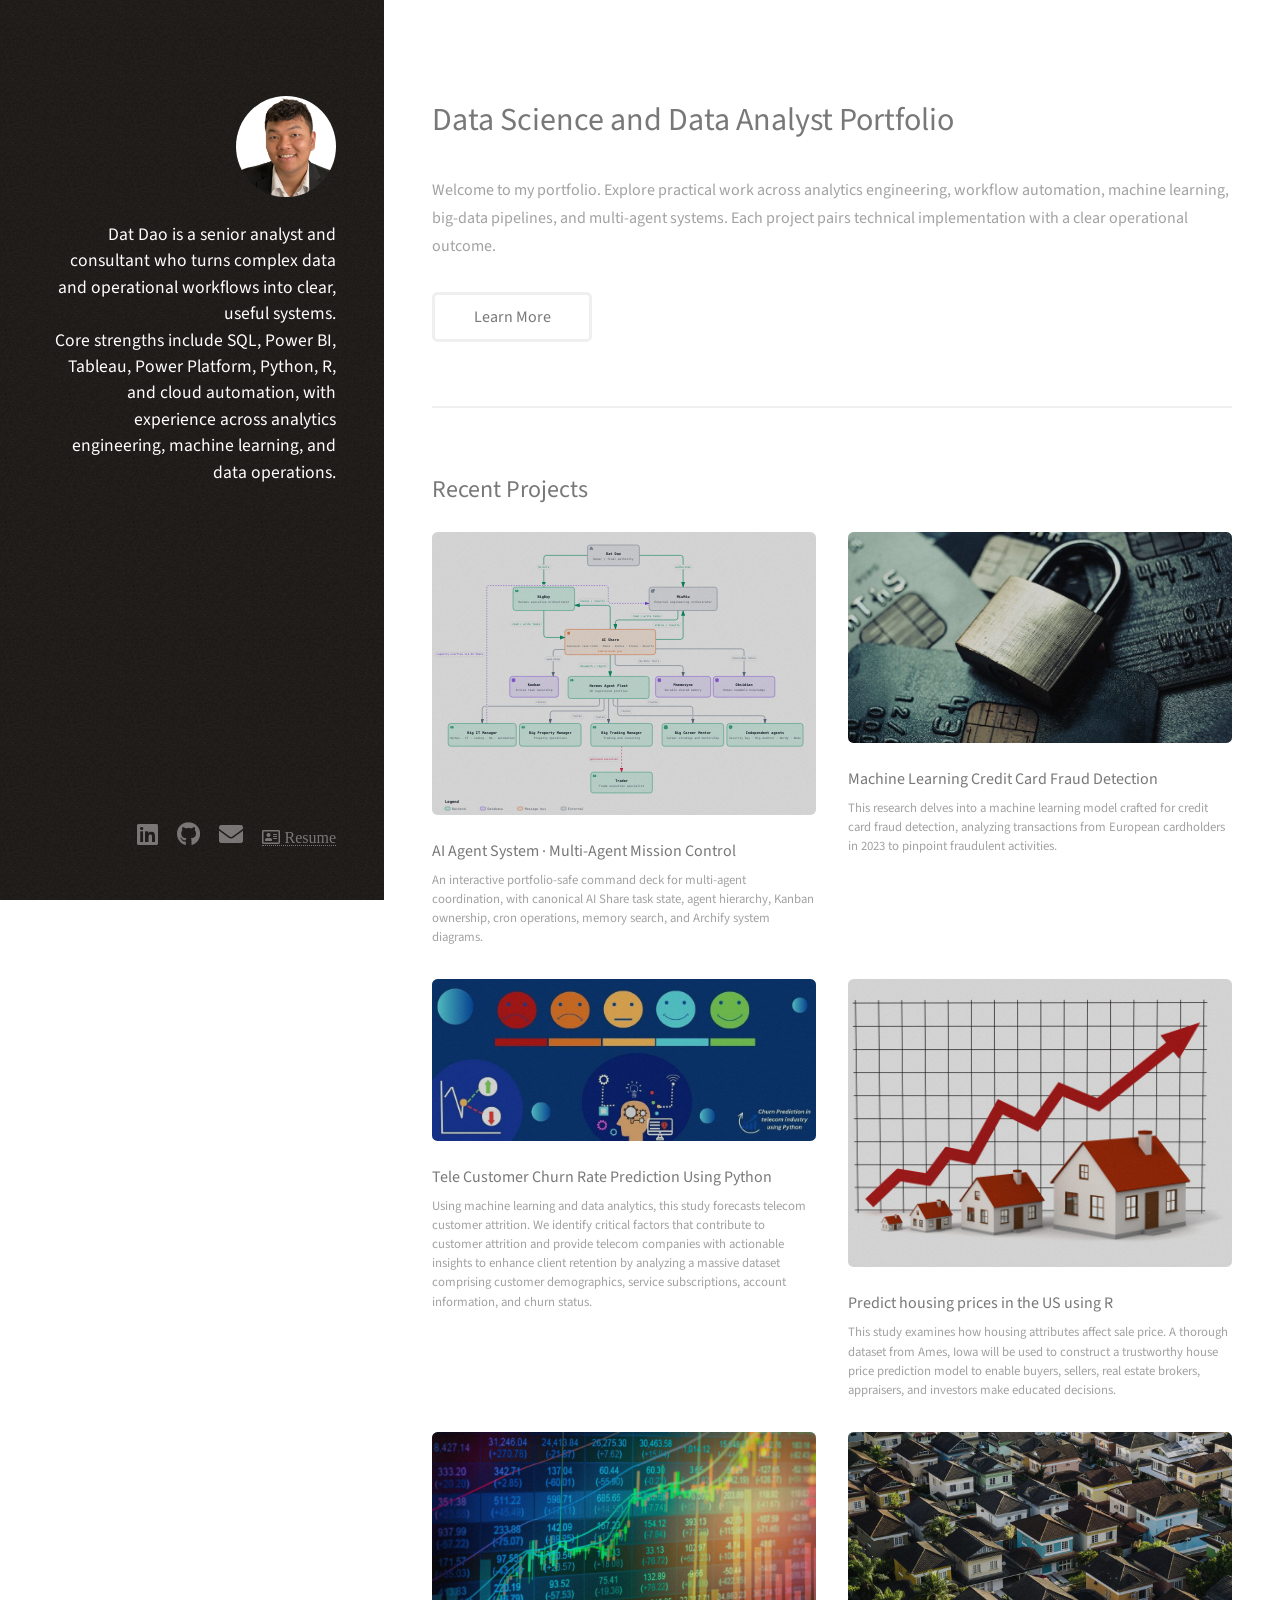
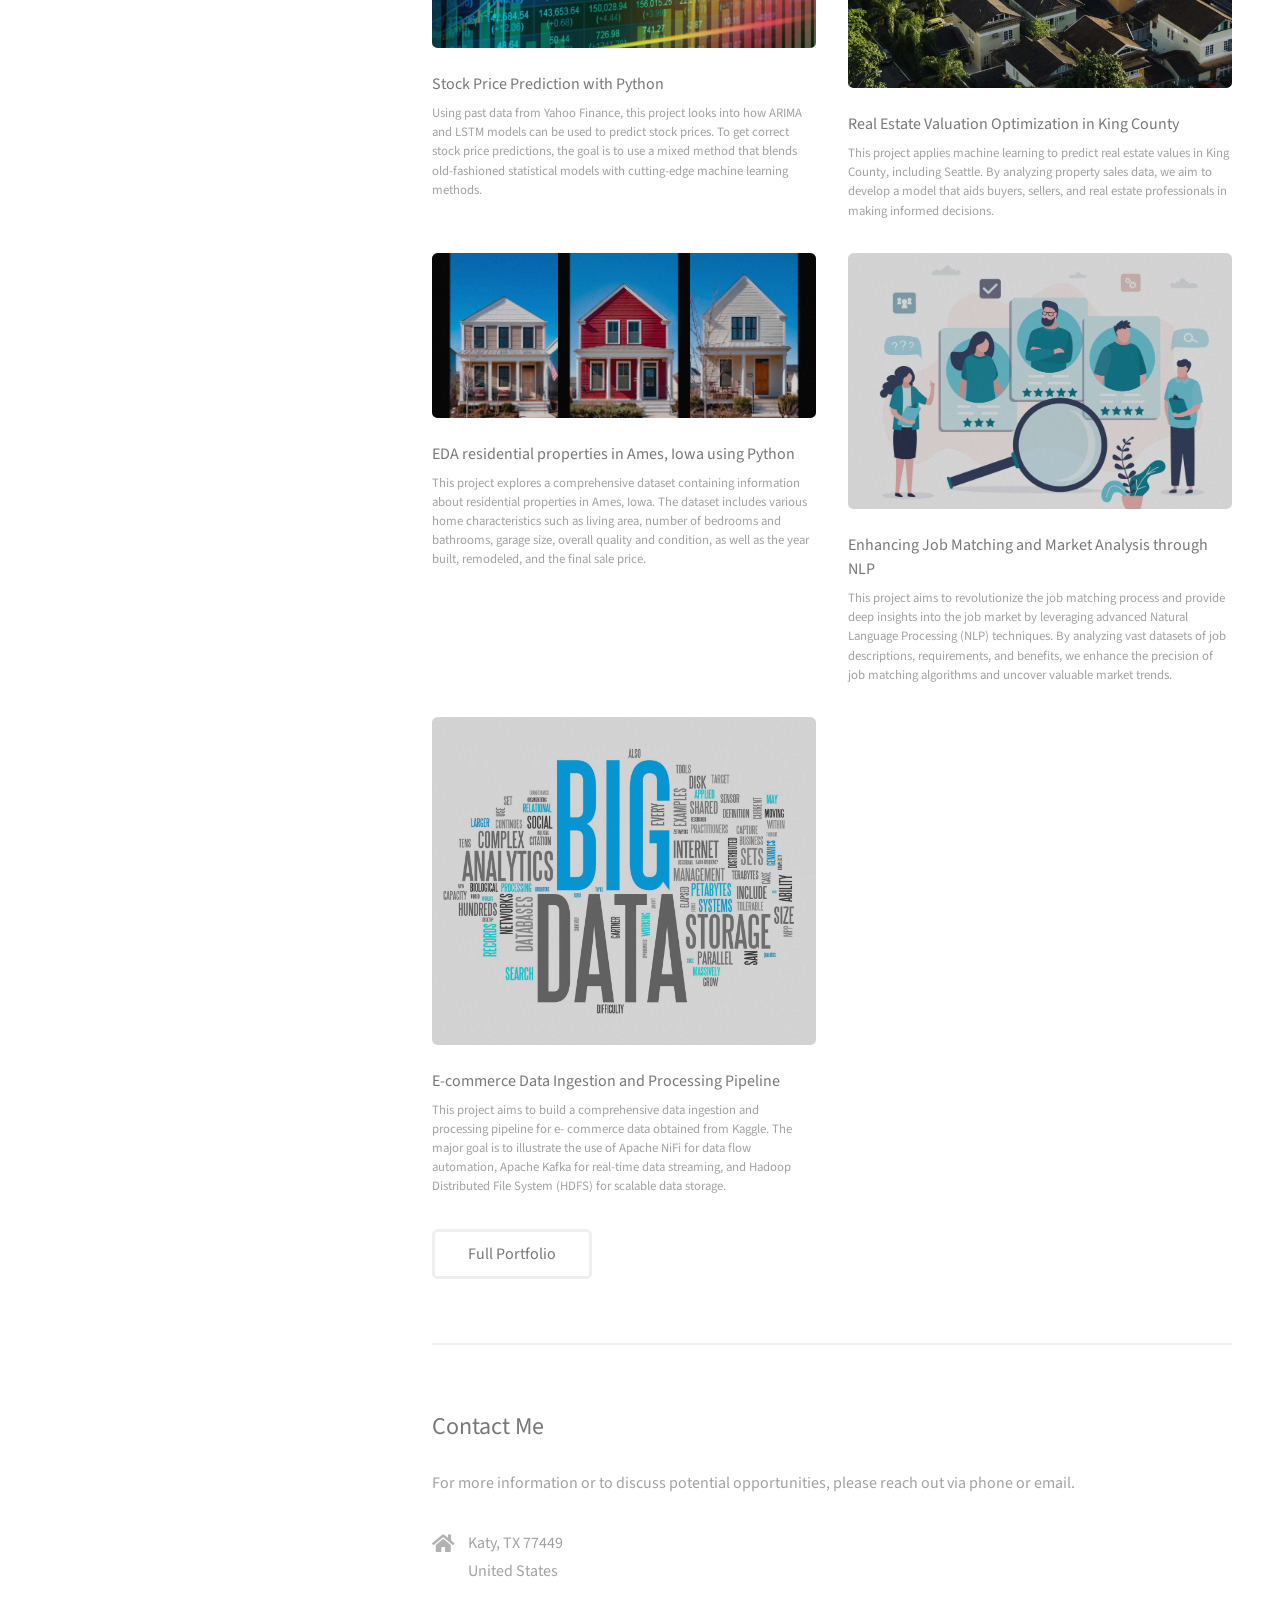
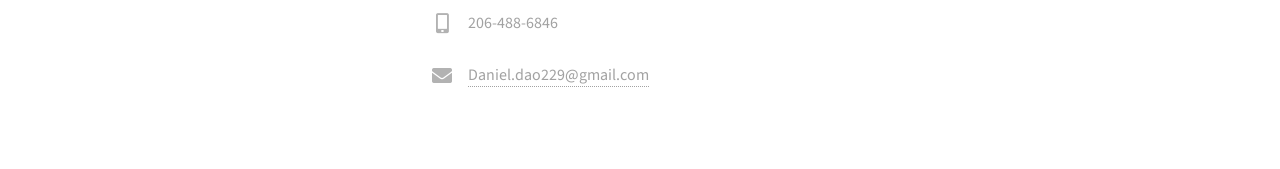
==== commit e04b3590: "Polish portfolio and add AI system showcase" ====
--- a/index.html
+++ b/index.html
@@ -6,9 +6,11 @@
 -->
 <html>
 	<head>
-		<title>DAT DAO</title>
+		<title>Dat Dao · Analytics, Automation & AI Systems</title>
 		<meta charset="utf-8" />
-		<meta name="viewport" content="width=device-width, initial-scale=1, user-scalable=no" />
+		<meta name="viewport" content="width=device-width, initial-scale=1" />
+		<meta name="description" content="Dat Dao's portfolio of analytics engineering, automation, machine learning, and AI systems." />
+		<meta name="theme-color" content="#1f2937" />
 		<link rel="stylesheet" href="assets/css/main.css" />
 	</head>
 	<body class="is-preload">
@@ -16,13 +18,9 @@
 		<!-- Header -->
 			<header id="header">
 				<div class="inner">
-					<a href="https://www.linkedin.com/in/dat-dao-84953b14a/" class="image avatar"><img src="images/IMG_0191.JPEG" alt="" /></a>
-					<h4><strong>I am Dat Dao</strong>, I am a Senior Analyst and Consultant
-					<br />Skilled strongly in <strong>SQL, Power BI, Tableau, and Power App</strong>, I am adept at creating efficient Cloud Workflow Automation using <strong>Alteryx, Power Automate, and Nintex</strong>.
-					Proficient in <strong>Python, R, and ETL data processing</strong>, I am well-versed in extracting and interpreting data for informed decision-making.
-					My skills in <strong>Machine Learning, Hadoop, Hive, and Spark big data analysis </strong>enable me to handle complex tasks and provide valuable insights. I solved complex data model issues, created actionable visual reports, and implemented robust cloud workflows, improving efficiency.  
-					With a strong background in Data Science and Management Information Systems and many certifications, I can deliver high-quality work and communicate well in any data-centric role in English and Vietnamese.<br />
-					</a></h4>
+					<a href="https://www.linkedin.com/in/dat-dao-84953b14a/" class="image avatar"><img src="images/IMG_0191.JPEG" alt="Portrait of Dat Dao" /></a>
+					<h4><strong>Dat Dao</strong> is a senior analyst and consultant who turns complex data and operational workflows into clear, useful systems.
+					<br />Core strengths include <strong>SQL, Power BI, Tableau, Power Platform, Python, R, and cloud automation</strong>, with experience across analytics engineering, machine learning, and data operations.</h4>
 				</div>
 			</header>
 
@@ -34,7 +32,7 @@
 						<header class="major">
 							<h2>Data Science and Data Analyst Portfolio</h2>
 						</header>
-						<p>Welcome to my portfolio. I specialize in data science and analytics, harnessing the power of R, Python, and Power BI. My expertise extends to machine learning and big data, enabling me to uncover insights and drive innovation. Explore my projects that showcase a blend of technical proficiency and strategic acumen in handling complex data challenges.</p>
+						<p>Welcome to my portfolio. Explore practical work across analytics engineering, workflow automation, machine learning, big-data pipelines, and multi-agent systems. Each project pairs technical implementation with a clear operational outcome.</p>
 						<ul class="actions">
 							<li><a href="https://github.com/sammon229/datdao" class="button">Learn More</a></li>
 						</ul>
@@ -45,56 +43,56 @@
 						<h2>Recent Projects</h2>
 						<div class="row">
 							<article class="col-6 col-12-xsmall work-item">
-								<a href="projects/bigboymission/" class="image fit thumb">
+								<a href="projects/bigboymission/showcase.html" class="image fit thumb">
 									<img src="projects/bigboymission/docs/diagrams/ai-share-agent-architecture.svg" alt="AI Agent System Share architecture diagram" /></a>
 								<h3>AI Agent System · Multi-Agent Mission Control</h3>
 								<p>An interactive portfolio-safe command deck for multi-agent coordination, with canonical AI Share task state, agent hierarchy, Kanban ownership, cron operations, memory search, and Archify system diagrams.</p>
 							</article>
 							<article class="col-6 col-12-xsmall work-item">
 								<a href="https://github.com/sammon229/datdao/tree/main/Machine%20Learning%20Credit%20Card%20Fraud%20Detection" class="image fit thumb">
-									<img src="/images/MIT-Fraud-Detection-PRESS_0.jpg" alt="" /></a>
+									<img src="images/MIT-Fraud-Detection-PRESS_0.jpg" alt="Credit card fraud detection project visualization" /></a>
 								<h3>Machine Learning Credit Card Fraud Detection</h3>
 								<p>This research delves into a machine learning model crafted for credit card fraud detection, analyzing transactions from European cardholders in 2023 to pinpoint fraudulent activities.</p>
 							</article>						
 							<article class="col-6 col-12-xsmall work-item">
 								<a href="https://github.com/sammon229/datdao/tree/main/Tele%20Customer%20Churn%20Rate%20%20Prediction%20Using%20Python" class="image fit thumb">
-									<img src="images\churn.jpg" alt="" /></a>
+									<img src="images/churn.jpg" alt="Telecom customer churn prediction visualization" /></a>
 								<h3>Tele Customer Churn Rate Prediction Using Python</h3>
 								<p>Using machine learning and data analytics, this study forecasts telecom customer attrition. We identify critical factors that contribute to customer attrition and provide telecom companies with actionable insights to enhance client retention by analyzing a massive dataset comprising customer demographics, service subscriptions, account information, and churn status.</p>
 							</article>
 							<article class="col-6 col-12-xsmall work-item">
 								<a href="https://github.com/sammon229/datdao/tree/main/Predict%20housing%20prices%20in%20the%20US%20using%20R" class="image fit thumb">
-									<img src="images/R housing.jpg" alt="" /></a>
+									<img src="images/R housing.jpg" alt="Residential housing price prediction visualization" /></a>
 								<h3>Predict housing prices in the US using R</h3>
 								<p>This study examines how housing attributes affect sale price. A thorough dataset from Ames, Iowa will be used to construct a trustworthy house price prediction model to enable buyers, sellers, real estate brokers, appraisers, and investors make educated decisions.</p>
 							</article>
 							<article class="col-6 col-12-xsmall work-item">
 								<a href="https://github.com/sammon229/datdao/tree/main/Stock%20Price%20Prediction%20with%20Python" class="image fit thumb">
-									<img src="/images/stock-prices.jpg" alt="" /></a>
+									<img src="images/stock-prices.jpg" alt="Stock price prediction visualization" /></a>
 								<h3>Stock Price Prediction with Python</h3>
 								<p>Using past data from Yahoo Finance, this project looks into how ARIMA and LSTM models can be used to predict stock prices. To get correct stock price predictions, the goal is to use a mixed method that blends old-fashioned statistical models with cutting-edge machine learning methods.</p>
 							</article>
 							<article class="col-6 col-12-xsmall work-item">
 								<a href="https://github.com/sammon229/datdao/tree/main/Real%20Estate%20Valuation%20Optimization%20in%20King%20County" class="image fit thumb">
-									<img src="/images/housevalue.jpg" alt="" /></a>
+									<img src="images/housevalue.jpg" alt="King County real estate valuation visualization" /></a>
 								<h3>Real Estate Valuation Optimization in King County</h3>
 								<p>This project applies machine learning to predict real estate values in King County, including Seattle. By analyzing property sales data, we aim to develop a model that aids buyers, sellers, and real estate professionals in making informed decisions.</p>
 							</article>
 							<article class="col-6 col-12-xsmall work-item">
 								<a href="https://github.com/sammon229/datdao/tree/main/Data%20exploration%20and%20analysis%20using%20Python%20for%20residential%20properties%20in%20Ames%2C%20Iowa" class="image fit thumb">
-									<img src="images/p1.jpg" alt="" /></a>
+									<img src="images/p1.jpg" alt="Ames residential property analysis visualization" /></a>
 								<h3>EDA residential properties in Ames, Iowa using Python</h3>
 								<p>This project explores a comprehensive dataset containing information about residential properties in Ames, Iowa. The dataset includes various home characteristics such as living area, number of bedrooms and bathrooms, garage size, overall quality and condition, as well as the year built, remodeled, and the final sale price.</p>
 							</article>
 							<article class="col-6 col-12-xsmall work-item">
 								<a href="https://github.com/sammon229/datdao/tree/main/Enhancing%20Job%20Matching%20and%20Market%20Analysis%20through%20NLP" class="image fit thumb">
-									<img src="images/Jobmatching.jpg" alt="" /></a>
+									<img src="images/Jobmatching.jpg" alt="NLP job matching analysis visualization" /></a>
 								<h3>Enhancing Job Matching and Market Analysis through NLP</h3>
 								<p>This project aims to revolutionize the job matching process and provide deep insights into the job market by leveraging advanced Natural Language Processing (NLP) techniques. By analyzing vast datasets of job descriptions, requirements, and benefits, we enhance the precision of job matching algorithms and uncover valuable market trends.</p>
 							</article>
 							<article class="col-6 col-12-xsmall work-item">
 								<a href="https://github.com/sammon229/datdao/tree/main/E-Commerce%20BigData" class="image fit thumb">
-									<img src="images/Esri-and-Big-Data.jpg" alt="" /></a>
+									<img src="images/Esri-and-Big-Data.jpg" alt="Big-data ingestion pipeline visualization" /></a>
 								<h3>E-commerce Data Ingestion and Processing Pipeline</h3>
 								<p>This project aims to build a comprehensive data ingestion and processing pipeline for e-
 									commerce data obtained from Kaggle. The major goal is to illustrate the use of Apache NiFi for 
@@ -125,7 +123,7 @@
 									</li>
 									<li>
 										<h3 class="icon solid fa-envelope"><span class="label">Email</span></h3>
-										<a href="#">Daniel.dao229@gmail.com</a>
+										<a href="mailto:Daniel.dao229@gmail.com">Daniel.dao229@gmail.com</a>
 									</li>
 								</ul>
 							</div>
@@ -456,10 +454,10 @@
 			<footer id="footer">
 				<div class="inner">
 					<ul class="icons">
-						<li><a href="https://www.linkedin.com/in/datdao229/" class="icon brands fa-linkedin"><span class="label">LinkedIn</span></a></li>
+						<li><a href="https://www.linkedin.com/in/dat-dao-84953b14a/" class="icon brands fa-linkedin"><span class="label">LinkedIn</span></a></li>
 						<li><a href="https://github.com/sammon229" class="icon brands fa-github"><span class="label">Github</span></a></li>
 						<li><a href="mailto:Daniel.dao229@gmail.com" class="icon solid fa-envelope"><span class="label">Email</span></a></li>
-						<li><a href="https://github.com/sammon229/datdao/blob/main/Dat%20Dao%20-%20SeniorAnalyst%20Resume%202-2024.pdf" class="far fa-address-card"><span class="label"> Resume</span></a></li>
+						<li><a href="Dat_Dao_Resume.pdf" class="far fa-address-card"><span class="label"> Resume</span></a></li>
 					</ul>
 				</div>
 			</footer>
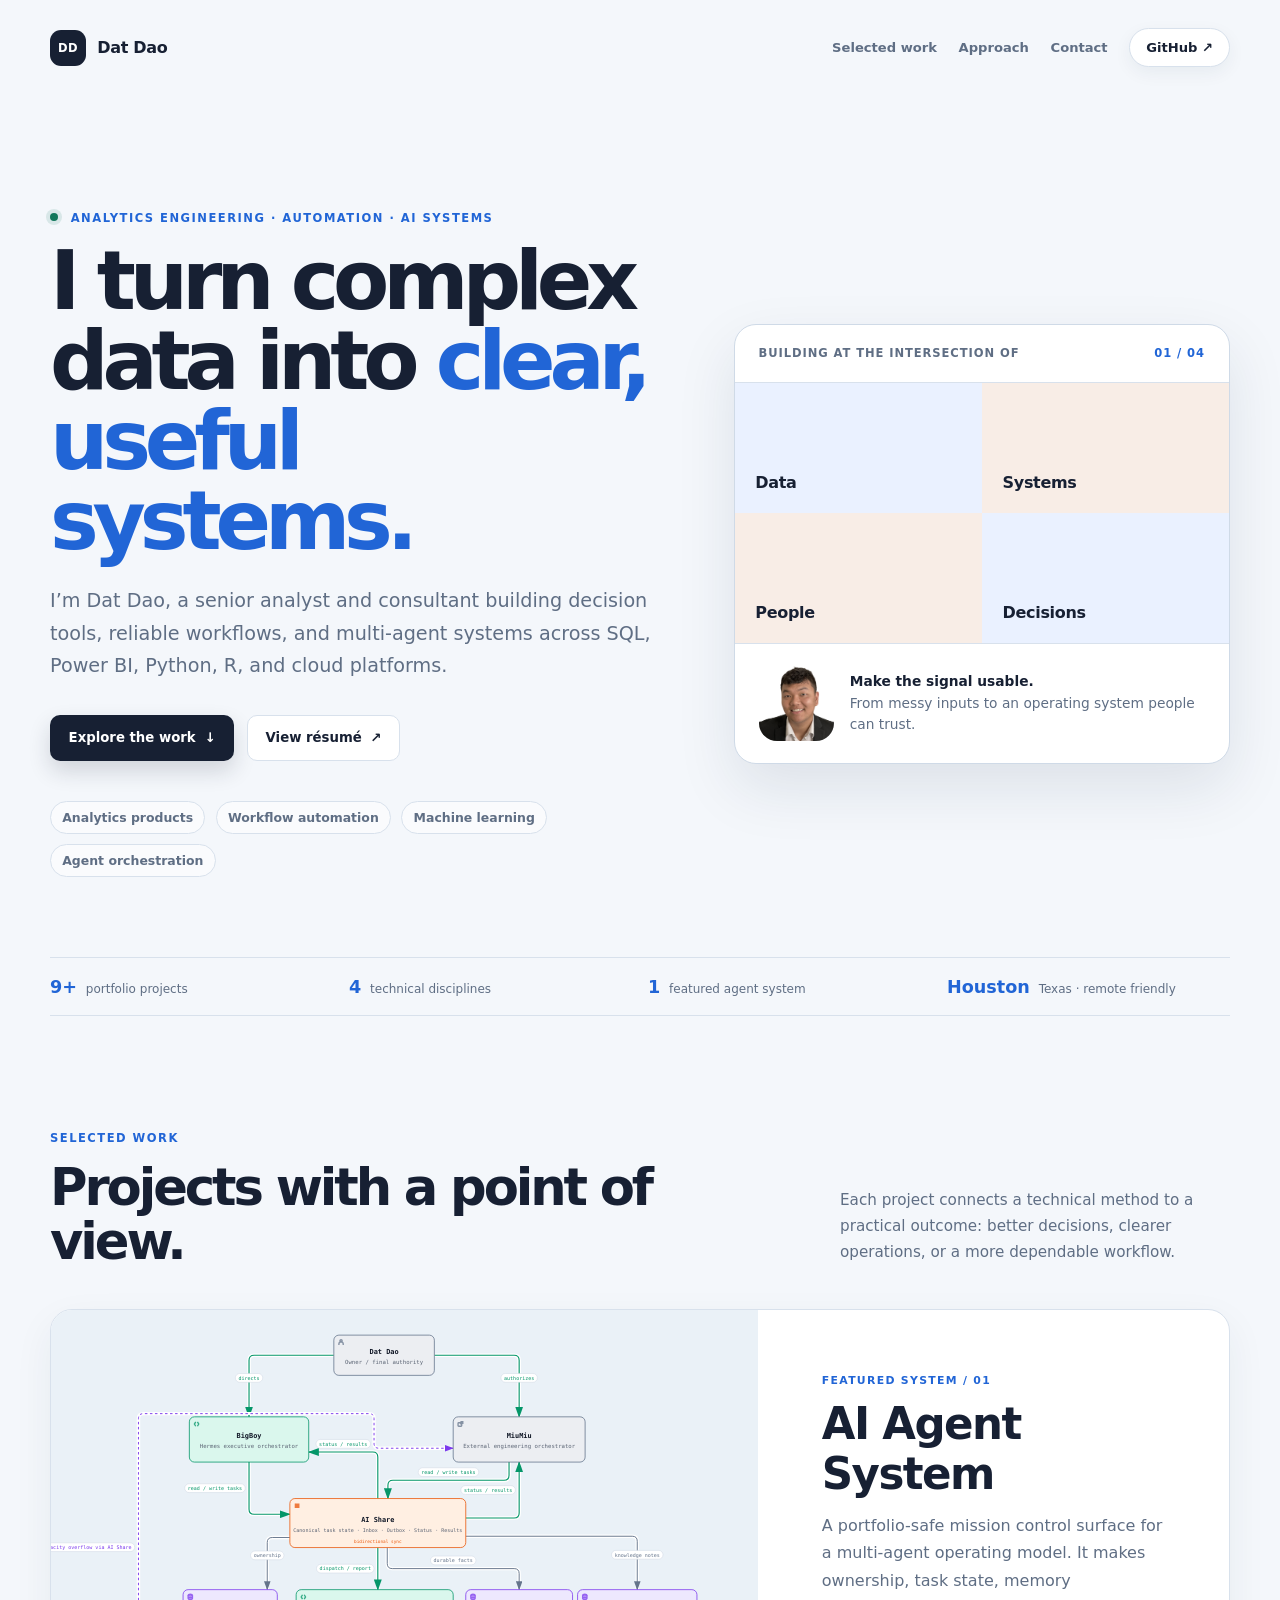
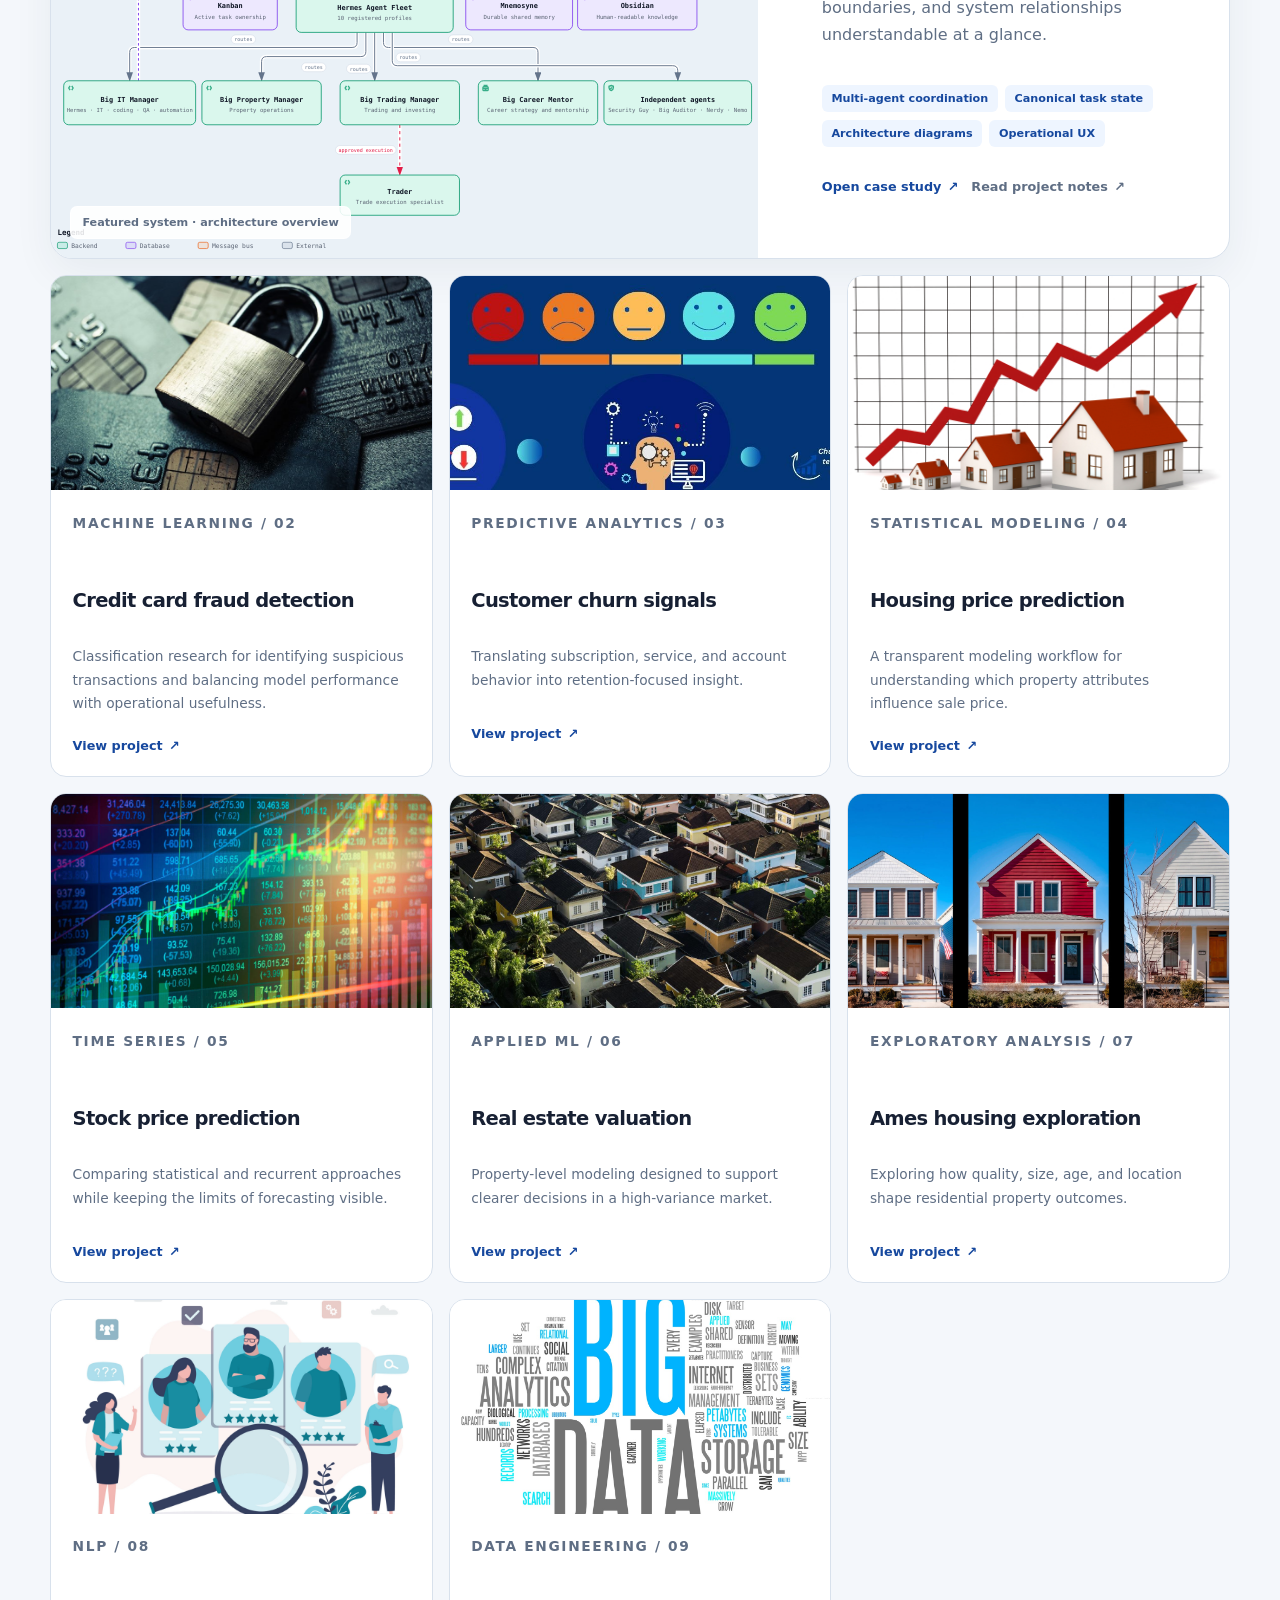
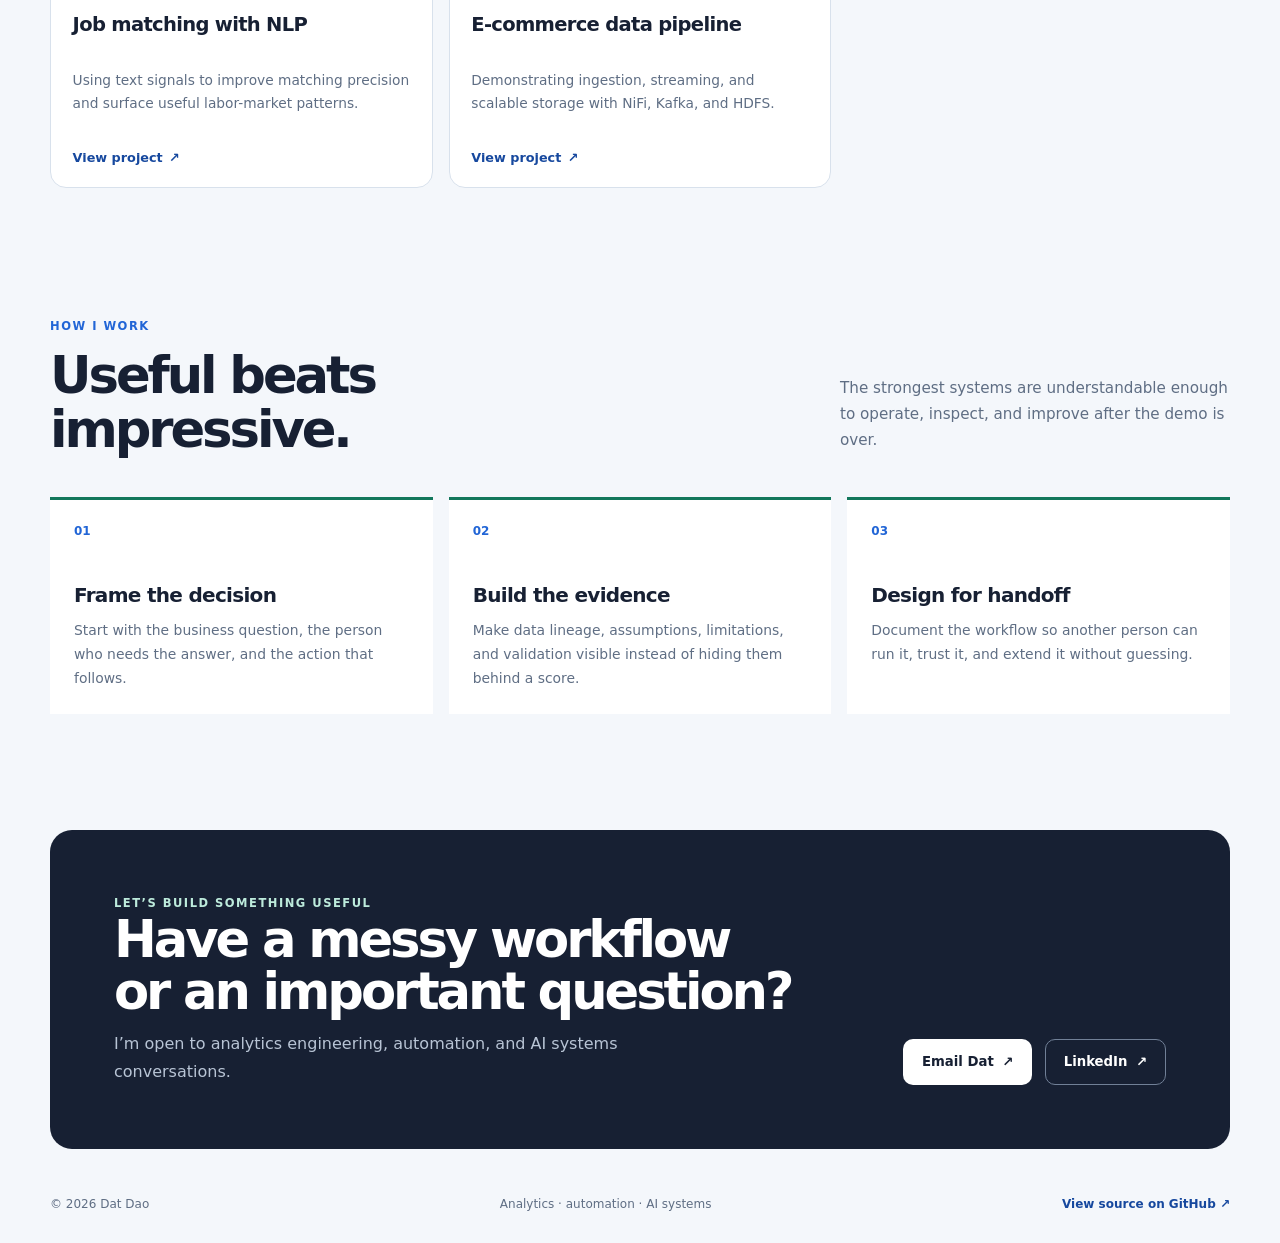
==== commit 1bf90f46: "Refine portfolio landing page" ====
--- a/index.html
+++ b/index.html
@@ -1,473 +1,67 @@
-<!DOCTYPE HTML>
-<!--
-	Strata by HTML5 UP
-	html5up.net | @ajlkn
-	Free for personal and commercial use under the CCA 3.0 license (html5up.net/license)
--->
-<html>
-	<head>
-		<title>Dat Dao · Analytics, Automation & AI Systems</title>
-		<meta charset="utf-8" />
-		<meta name="viewport" content="width=device-width, initial-scale=1" />
-		<meta name="description" content="Dat Dao's portfolio of analytics engineering, automation, machine learning, and AI systems." />
-		<meta name="theme-color" content="#1f2937" />
-		<link rel="stylesheet" href="assets/css/main.css" />
-	</head>
-	<body class="is-preload">
+<!doctype html>
+<html lang="en">
+<head>
+  <meta charset="utf-8">
+  <meta name="viewport" content="width=device-width, initial-scale=1">
+  <meta name="description" content="Dat Dao builds analytics products, automation workflows, and AI systems that turn operational data into useful decisions.">
+  <meta name="theme-color" content="#f4f7fb">
+  <title>Dat Dao | Analytics, Automation &amp; AI Systems</title>
+  <link rel="stylesheet" href="assets/css/portfolio.css">
+</head>
+<body>
+  <a class="skip-link" href="#main-content">Skip to content</a>
+  <div class="site-shell">
+    <header class="site-header">
+      <a class="brand" href="index.html" aria-label="Dat Dao home"><span class="brand-mark" aria-hidden="true">DD</span><span>Dat Dao</span></a>
+      <nav class="site-nav" aria-label="Primary navigation">
+        <a href="#work">Selected work</a><a href="#approach">Approach</a><a href="#contact">Contact</a>
+        <a class="nav-button" href="https://github.com/sammon229/datdao" target="_blank" rel="noreferrer">GitHub <span aria-hidden="true">↗</span></a>
+      </nav>
+    </header>
 
-		<!-- Header -->
-			<header id="header">
-				<div class="inner">
-					<a href="https://www.linkedin.com/in/dat-dao-84953b14a/" class="image avatar"><img src="images/IMG_0191.JPEG" alt="Portrait of Dat Dao" /></a>
-					<h4><strong>Dat Dao</strong> is a senior analyst and consultant who turns complex data and operational workflows into clear, useful systems.
-					<br />Core strengths include <strong>SQL, Power BI, Tableau, Power Platform, Python, R, and cloud automation</strong>, with experience across analytics engineering, machine learning, and data operations.</h4>
-				</div>
-			</header>
+    <main id="main-content">
+      <section class="hero" aria-labelledby="hero-title">
+        <div class="hero-copy">
+          <p class="eyebrow"><span class="status-dot" aria-hidden="true"></span> Analytics engineering · automation · AI systems</p>
+          <h1 id="hero-title">I turn complex data into <em>clear, useful systems.</em></h1>
+          <p class="hero-lede">I’m Dat Dao, a senior analyst and consultant building decision tools, reliable workflows, and multi-agent systems across SQL, Power BI, Python, R, and cloud platforms.</p>
+          <div class="hero-actions"><a class="button button-primary" href="#work">Explore the work <span aria-hidden="true">↓</span></a><a class="button button-secondary" href="Dat_Dao_Resume.pdf">View résumé <span aria-hidden="true">↗</span></a></div>
+          <ul class="capability-list" aria-label="Core capabilities"><li>Analytics products</li><li>Workflow automation</li><li>Machine learning</li><li>Agent orchestration</li></ul>
+        </div>
+        <div class="hero-profile">
+          <div class="profile-card">
+            <div class="profile-card-top"><span class="profile-label">Building at the intersection of</span><span class="profile-index">01 / 04</span></div>
+            <div class="profile-grid" aria-hidden="true"><span>Data</span><span>Systems</span><span>People</span><span>Decisions</span></div>
+            <div class="profile-card-bottom"><img src="images/IMG_0191.JPEG" alt="Portrait of Dat Dao" width="76" height="76"><p><strong>Make the signal usable.</strong><br>From messy inputs to an operating system people can trust.</p></div>
+          </div>
+        </div>
+      </section>
 
-		<!-- Main -->
-			<div id="main">
+      <section class="proof-strip" aria-label="Portfolio snapshot"><div><strong>9+</strong><span>portfolio projects</span></div><div><strong>4</strong><span>technical disciplines</span></div><div><strong>1</strong><span>featured agent system</span></div><div><strong>Houston</strong><span>Texas · remote friendly</span></div></section>
 
-				<!-- One -->
-					<section id="one">
-						<header class="major">
-							<h2>Data Science and Data Analyst Portfolio</h2>
-						</header>
-						<p>Welcome to my portfolio. Explore practical work across analytics engineering, workflow automation, machine learning, big-data pipelines, and multi-agent systems. Each project pairs technical implementation with a clear operational outcome.</p>
-						<ul class="actions">
-							<li><a href="https://github.com/sammon229/datdao" class="button">Learn More</a></li>
-						</ul>
-					</section>
+      <section class="section" id="work" aria-labelledby="work-title">
+        <div class="section-heading"><div><p class="eyebrow">Selected work</p><h2 id="work-title">Projects with a point of view.</h2></div><p>Each project connects a technical method to a practical outcome: better decisions, clearer operations, or a more dependable workflow.</p></div>
+        <article class="featured-project">
+          <div class="featured-visual"><img src="projects/bigboymission/docs/diagrams/ai-share-agent-architecture.svg" alt="AI Agent System architecture showing Dat Dao, BigBoy, MiuMiu, AI Share, the agent fleet, Kanban, Mnemosyne, and Obsidian" width="1200" height="760"><span class="visual-caption">Featured system · architecture overview</span></div>
+          <div class="featured-copy"><p class="project-kicker">Featured system / 01</p><h3>AI Agent System</h3><p class="project-summary">A portfolio-safe mission control surface for a multi-agent operating model. It makes ownership, task state, memory boundaries, and system relationships understandable at a glance.</p><ul class="tag-list" aria-label="AI Agent System capabilities"><li>Multi-agent coordination</li><li>Canonical task state</li><li>Architecture diagrams</li><li>Operational UX</li></ul><div class="project-actions"><a class="text-link" href="projects/bigboymission/showcase.html">Open case study <span aria-hidden="true">↗</span></a><a class="text-link muted-link" href="projects/bigboymission/README.md">Read project notes <span aria-hidden="true">↗</span></a></div></div>
+        </article>
+        <div class="project-grid">
+          <article class="project-card"><a class="project-image" href="Machine%20Learning%20Credit%20Card%20Fraud%20Detection/README.md"><img src="images/MIT-Fraud-Detection-PRESS_0.jpg" alt="Credit card fraud detection project visualization" loading="lazy" width="900" height="560"></a><div class="project-card-body"><p class="project-kicker">Machine learning / 02</p><h3>Credit card fraud detection</h3><p>Classification research for identifying suspicious transactions and balancing model performance with operational usefulness.</p><a class="text-link" href="Machine%20Learning%20Credit%20Card%20Fraud%20Detection/README.md">View project <span aria-hidden="true">↗</span></a></div></article>
+          <article class="project-card"><a class="project-image" href="Tele%20Customer%20Churn%20Rate%20%20Prediction%20Using%20Python/README.md"><img src="images/churn.jpg" alt="Telecom customer churn analysis visualization" loading="lazy" width="900" height="560"></a><div class="project-card-body"><p class="project-kicker">Predictive analytics / 03</p><h3>Customer churn signals</h3><p>Translating subscription, service, and account behavior into retention-focused insight.</p><a class="text-link" href="Tele%20Customer%20Churn%20Rate%20%20Prediction%20Using%20Python/README.md">View project <span aria-hidden="true">↗</span></a></div></article>
+          <article class="project-card"><a class="project-image" href="Predict%20housing%20prices%20in%20the%20US%20using%20R/README.md"><img src="images/R%20housing.jpg" alt="Residential housing price prediction visualization" loading="lazy" width="900" height="560"></a><div class="project-card-body"><p class="project-kicker">Statistical modeling / 04</p><h3>Housing price prediction</h3><p>A transparent modeling workflow for understanding which property attributes influence sale price.</p><a class="text-link" href="Predict%20housing%20prices%20in%20the%20US%20using%20R/README.md">View project <span aria-hidden="true">↗</span></a></div></article>
+          <article class="project-card"><a class="project-image" href="Stock%20Price%20Prediction%20with%20Python/README.md"><img src="images/stock-prices.jpg" alt="Stock price prediction visualization" loading="lazy" width="900" height="560"></a><div class="project-card-body"><p class="project-kicker">Time series / 05</p><h3>Stock price prediction</h3><p>Comparing statistical and recurrent approaches while keeping the limits of forecasting visible.</p><a class="text-link" href="Stock%20Price%20Prediction%20with%20Python/README.md">View project <span aria-hidden="true">↗</span></a></div></article>
+          <article class="project-card"><a class="project-image" href="Real%20Estate%20Valuation%20Optimization%20in%20King%20County/README.md"><img src="images/housevalue.jpg" alt="King County real estate valuation visualization" loading="lazy" width="900" height="560"></a><div class="project-card-body"><p class="project-kicker">Applied ML / 06</p><h3>Real estate valuation</h3><p>Property-level modeling designed to support clearer decisions in a high-variance market.</p><a class="text-link" href="Real%20Estate%20Valuation%20Optimization%20in%20King%20County/README.md">View project <span aria-hidden="true">↗</span></a></div></article>
+          <article class="project-card"><a class="project-image" href="Data%20exploration%20and%20analysis%20using%20Python%20for%20residential%20properties%20in%20Ames,%20Iowa/README.md"><img src="images/p1.jpg" alt="Ames residential property analysis visualization" loading="lazy" width="900" height="560"></a><div class="project-card-body"><p class="project-kicker">Exploratory analysis / 07</p><h3>Ames housing exploration</h3><p>Exploring how quality, size, age, and location shape residential property outcomes.</p><a class="text-link" href="Data%20exploration%20and%20analysis%20using%20Python%20for%20residential%20properties%20in%20Ames,%20Iowa/README.md">View project <span aria-hidden="true">↗</span></a></div></article>
+          <article class="project-card"><a class="project-image" href="Enhancing%20Job%20Matching%20and%20Market%20Analysis%20through%20NLP/README.md"><img src="images/Jobmatching.jpg" alt="NLP job matching analysis visualization" loading="lazy" width="900" height="560"></a><div class="project-card-body"><p class="project-kicker">NLP / 08</p><h3>Job matching with NLP</h3><p>Using text signals to improve matching precision and surface useful labor-market patterns.</p><a class="text-link" href="Enhancing%20Job%20Matching%20and%20Market%20Analysis%20through%20NLP/README.md">View project <span aria-hidden="true">↗</span></a></div></article>
+          <article class="project-card"><a class="project-image" href="E-Commerce%20BigData/README.md"><img src="images/Esri-and-Big-Data.jpg" alt="Big-data ingestion pipeline visualization" loading="lazy" width="900" height="560"></a><div class="project-card-body"><p class="project-kicker">Data engineering / 09</p><h3>E-commerce data pipeline</h3><p>Demonstrating ingestion, streaming, and scalable storage with NiFi, Kafka, and HDFS.</p><a class="text-link" href="E-Commerce%20BigData/README.md">View project <span aria-hidden="true">↗</span></a></div></article>
+        </div>
+      </section>
 
-				<!-- Two -->
-					<section id="two">
-						<h2>Recent Projects</h2>
-						<div class="row">
-							<article class="col-6 col-12-xsmall work-item">
-								<a href="projects/bigboymission/showcase.html" class="image fit thumb">
-									<img src="projects/bigboymission/docs/diagrams/ai-share-agent-architecture.svg" alt="AI Agent System Share architecture diagram" /></a>
-								<h3>AI Agent System · Multi-Agent Mission Control</h3>
-								<p>An interactive portfolio-safe command deck for multi-agent coordination, with canonical AI Share task state, agent hierarchy, Kanban ownership, cron operations, memory search, and Archify system diagrams.</p>
-							</article>
-							<article class="col-6 col-12-xsmall work-item">
-								<a href="https://github.com/sammon229/datdao/tree/main/Machine%20Learning%20Credit%20Card%20Fraud%20Detection" class="image fit thumb">
-									<img src="images/MIT-Fraud-Detection-PRESS_0.jpg" alt="Credit card fraud detection project visualization" /></a>
-								<h3>Machine Learning Credit Card Fraud Detection</h3>
-								<p>This research delves into a machine learning model crafted for credit card fraud detection, analyzing transactions from European cardholders in 2023 to pinpoint fraudulent activities.</p>
-							</article>						
-							<article class="col-6 col-12-xsmall work-item">
-								<a href="https://github.com/sammon229/datdao/tree/main/Tele%20Customer%20Churn%20Rate%20%20Prediction%20Using%20Python" class="image fit thumb">
-									<img src="images/churn.jpg" alt="Telecom customer churn prediction visualization" /></a>
-								<h3>Tele Customer Churn Rate Prediction Using Python</h3>
-								<p>Using machine learning and data analytics, this study forecasts telecom customer attrition. We identify critical factors that contribute to customer attrition and provide telecom companies with actionable insights to enhance client retention by analyzing a massive dataset comprising customer demographics, service subscriptions, account information, and churn status.</p>
-							</article>
-							<article class="col-6 col-12-xsmall work-item">
-								<a href="https://github.com/sammon229/datdao/tree/main/Predict%20housing%20prices%20in%20the%20US%20using%20R" class="image fit thumb">
-									<img src="images/R housing.jpg" alt="Residential housing price prediction visualization" /></a>
-								<h3>Predict housing prices in the US using R</h3>
-								<p>This study examines how housing attributes affect sale price. A thorough dataset from Ames, Iowa will be used to construct a trustworthy house price prediction model to enable buyers, sellers, real estate brokers, appraisers, and investors make educated decisions.</p>
-							</article>
-							<article class="col-6 col-12-xsmall work-item">
-								<a href="https://github.com/sammon229/datdao/tree/main/Stock%20Price%20Prediction%20with%20Python" class="image fit thumb">
-									<img src="images/stock-prices.jpg" alt="Stock price prediction visualization" /></a>
-								<h3>Stock Price Prediction with Python</h3>
-								<p>Using past data from Yahoo Finance, this project looks into how ARIMA and LSTM models can be used to predict stock prices. To get correct stock price predictions, the goal is to use a mixed method that blends old-fashioned statistical models with cutting-edge machine learning methods.</p>
-							</article>
-							<article class="col-6 col-12-xsmall work-item">
-								<a href="https://github.com/sammon229/datdao/tree/main/Real%20Estate%20Valuation%20Optimization%20in%20King%20County" class="image fit thumb">
-									<img src="images/housevalue.jpg" alt="King County real estate valuation visualization" /></a>
-								<h3>Real Estate Valuation Optimization in King County</h3>
-								<p>This project applies machine learning to predict real estate values in King County, including Seattle. By analyzing property sales data, we aim to develop a model that aids buyers, sellers, and real estate professionals in making informed decisions.</p>
-							</article>
-							<article class="col-6 col-12-xsmall work-item">
-								<a href="https://github.com/sammon229/datdao/tree/main/Data%20exploration%20and%20analysis%20using%20Python%20for%20residential%20properties%20in%20Ames%2C%20Iowa" class="image fit thumb">
-									<img src="images/p1.jpg" alt="Ames residential property analysis visualization" /></a>
-								<h3>EDA residential properties in Ames, Iowa using Python</h3>
-								<p>This project explores a comprehensive dataset containing information about residential properties in Ames, Iowa. The dataset includes various home characteristics such as living area, number of bedrooms and bathrooms, garage size, overall quality and condition, as well as the year built, remodeled, and the final sale price.</p>
-							</article>
-							<article class="col-6 col-12-xsmall work-item">
-								<a href="https://github.com/sammon229/datdao/tree/main/Enhancing%20Job%20Matching%20and%20Market%20Analysis%20through%20NLP" class="image fit thumb">
-									<img src="images/Jobmatching.jpg" alt="NLP job matching analysis visualization" /></a>
-								<h3>Enhancing Job Matching and Market Analysis through NLP</h3>
-								<p>This project aims to revolutionize the job matching process and provide deep insights into the job market by leveraging advanced Natural Language Processing (NLP) techniques. By analyzing vast datasets of job descriptions, requirements, and benefits, we enhance the precision of job matching algorithms and uncover valuable market trends.</p>
-							</article>
-							<article class="col-6 col-12-xsmall work-item">
-								<a href="https://github.com/sammon229/datdao/tree/main/E-Commerce%20BigData" class="image fit thumb">
-									<img src="images/Esri-and-Big-Data.jpg" alt="Big-data ingestion pipeline visualization" /></a>
-								<h3>E-commerce Data Ingestion and Processing Pipeline</h3>
-								<p>This project aims to build a comprehensive data ingestion and processing pipeline for e-
-									commerce data obtained from Kaggle. The major goal is to illustrate the use of Apache NiFi for 
-									data flow automation, Apache Kafka for real-time data streaming, and Hadoop Distributed File 
-									System (HDFS) for scalable data storage.</p>
-							</article>
-						</div>
-						<ul class="actions">
-							<li><a href="https://github.com/sammon229/datdao" class="button">Full Portfolio</a></li>
-						</ul>
-					</section>
+      <section class="section approach-section" id="approach" aria-labelledby="approach-title"><div class="section-heading"><div><p class="eyebrow">How I work</p><h2 id="approach-title">Useful beats impressive.</h2></div><p>The strongest systems are understandable enough to operate, inspect, and improve after the demo is over.</p></div><div class="approach-grid"><article><span class="approach-number">01</span><h3>Frame the decision</h3><p>Start with the business question, the person who needs the answer, and the action that follows.</p></article><article><span class="approach-number">02</span><h3>Build the evidence</h3><p>Make data lineage, assumptions, limitations, and validation visible instead of hiding them behind a score.</p></article><article><span class="approach-number">03</span><h3>Design for handoff</h3><p>Document the workflow so another person can run it, trust it, and extend it without guessing.</p></article></div></section>
 
-				<!-- Three -->
-					<section id="three">
-						<h2>Contact Me</h2>
-						<p>For more information or to discuss potential opportunities, please reach out via phone or email.</p>
-						<div class="row">
-							<div class="col-4 col-12-small">
-								<ul class="labeled-icons">
-									<li>
-										<h3 class="icon solid fa-home"><span class="label">Address</span></h3>
-										Katy, TX 77449<br />
-										United States<br />
-									</li>
-									<li>
-										<h3 class="icon solid fa-mobile-alt"><span class="label">Phone</span></h3>
-										206-488-6846
-									</li>
-									<li>
-										<h3 class="icon solid fa-envelope"><span class="label">Email</span></h3>
-										<a href="mailto:Daniel.dao229@gmail.com">Daniel.dao229@gmail.com</a>
-									</li>
-								</ul>
-							</div>
-						</div>
-					</section>
-
-				<!-- Four -->
-				<!--
-					<section id="four">
-						<h2>Elements</h2>
-
-						<section>
-							<h4>Text</h4>
-							<p>This is <b>bold</b> and this is <strong>strong</strong>. This is <i>italic</i> and this is <em>emphasized</em>.
-							This is <sup>superscript</sup> text and this is <sub>subscript</sub> text.
-							This is <u>underlined</u> and this is code: <code>for (;;) { ... }</code>. Finally, <a href="#">this is a link</a>.</p>
-							<hr />
-							<header>
-								<h4>Heading with a Subtitle</h4>
-								<p>Lorem ipsum dolor sit amet nullam id egestas urna aliquam</p>
-							</header>
-							<p>Nunc lacinia ante nunc ac lobortis. Interdum adipiscing gravida odio porttitor sem non mi integer non faucibus ornare mi ut ante amet placerat aliquet. Volutpat eu sed ante lacinia sapien lorem accumsan varius montes viverra nibh in adipiscing blandit tempus accumsan.</p>
-							<header>
-								<h5>Heading with a Subtitle</h5>
-								<p>Lorem ipsum dolor sit amet nullam id egestas urna aliquam</p>
-							</header>
-							<p>Nunc lacinia ante nunc ac lobortis. Interdum adipiscing gravida odio porttitor sem non mi integer non faucibus ornare mi ut ante amet placerat aliquet. Volutpat eu sed ante lacinia sapien lorem accumsan varius montes viverra nibh in adipiscing blandit tempus accumsan.</p>
-							<hr />
-							<h2>Heading Level 2</h2>
-							<h3>Heading Level 3</h3>
-							<h4>Heading Level 4</h4>
-							<h5>Heading Level 5</h5>
-							<h6>Heading Level 6</h6>
-							<hr />
-							<h5>Blockquote</h5>
-							<blockquote>Fringilla nisl. Donec accumsan interdum nisi, quis tincidunt felis sagittis eget tempus euismod. Vestibulum ante ipsum primis in faucibus vestibulum. Blandit adipiscing eu felis iaculis volutpat ac adipiscing accumsan faucibus. Vestibulum ante ipsum primis in faucibus lorem ipsum dolor sit amet nullam adipiscing eu felis.</blockquote>
-							<h5>Preformatted</h5>
-							<pre><code>i = 0;
-
-while (!deck.isInOrder()) {
-print 'Iteration ' + i;
-deck.shuffle();
-i++;
-}
-
-print 'It took ' + i + ' iterations to sort the deck.';</code></pre>
-						</section>
-
-						<section>
-							<h4>Lists</h4>
-							<div class="row">
-								<div class="col-6 col-12-xsmall">
-									<h5>Unordered</h5>
-									<ul>
-										<li>Dolor pulvinar etiam magna etiam.</li>
-										<li>Sagittis adipiscing lorem eleifend.</li>
-										<li>Felis enim feugiat dolore viverra.</li>
-									</ul>
-									<h5>Alternate</h5>
-									<ul class="alt">
-										<li>Dolor pulvinar etiam magna etiam.</li>
-										<li>Sagittis adipiscing lorem eleifend.</li>
-										<li>Felis enim feugiat dolore viverra.</li>
-									</ul>
-								</div>
-								<div class="col-6 col-12-xsmall">
-									<h5>Ordered</h5>
-									<ol>
-										<li>Dolor pulvinar etiam magna etiam.</li>
-										<li>Etiam vel felis at lorem sed viverra.</li>
-										<li>Felis enim feugiat dolore viverra.</li>
-										<li>Dolor pulvinar etiam magna etiam.</li>
-										<li>Etiam vel felis at lorem sed viverra.</li>
-										<li>Felis enim feugiat dolore viverra.</li>
-									</ol>
-									<h5>Icons</h5>
-									<ul class="icons">
-										<li><a href="#" class="icon brands fa-twitter"><span class="label">Twitter</span></a></li>
-										<li><a href="#" class="icon brands fa-facebook-f"><span class="label">Facebook</span></a></li>
-										<li><a href="#" class="icon brands fa-instagram"><span class="label">Instagram</span></a></li>
-										<li><a href="#" class="icon brands fa-github"><span class="label">Github</span></a></li>
-										<li><a href="#" class="icon brands fa-dribbble"><span class="label">Dribbble</span></a></li>
-										<li><a href="#" class="icon brands fa-tumblr"><span class="label">Tumblr</span></a></li>
-									</ul>
-								</div>
-							</div>
-							<h5>Actions</h5>
-							<ul class="actions">
-								<li><a href="#" class="button primary">Default</a></li>
-								<li><a href="#" class="button">Default</a></li>
-							</ul>
-							<ul class="actions small">
-								<li><a href="#" class="button primary small">Small</a></li>
-								<li><a href="#" class="button small">Small</a></li>
-							</ul>
-							<div class="row">
-								<div class="col-6 col-12-small">
-									<ul class="actions stacked">
-										<li><a href="#" class="button primary">Default</a></li>
-										<li><a href="#" class="button">Default</a></li>
-									</ul>
-								</div>
-								<div class="col-6 col-12-small">
-									<ul class="actions stacked">
-										<li><a href="#" class="button primary small">Small</a></li>
-										<li><a href="#" class="button small">Small</a></li>
-									</ul>
-								</div>
-								<div class="col-6 col-12-small">
-									<ul class="actions stacked">
-										<li><a href="#" class="button primary fit">Default</a></li>
-										<li><a href="#" class="button fit">Default</a></li>
-									</ul>
-								</div>
-								<div class="col-6 col-12-small">
-									<ul class="actions stacked">
-										<li><a href="#" class="button primary small fit">Small</a></li>
-										<li><a href="#" class="button small fit">Small</a></li>
-									</ul>
-								</div>
-							</div>
-						</section>
-
-						<section>
-							<h4>Table</h4>
-							<h5>Default</h5>
-							<div class="table-wrapper">
-								<table>
-									<thead>
-										<tr>
-											<th>Name</th>
-											<th>Description</th>
-											<th>Price</th>
-										</tr>
-									</thead>
-									<tbody>
-										<tr>
-											<td>Item One</td>
-											<td>Ante turpis integer aliquet porttitor.</td>
-											<td>29.99</td>
-										</tr>
-										<tr>
-											<td>Item Two</td>
-											<td>Vis ac commodo adipiscing arcu aliquet.</td>
-											<td>19.99</td>
-										</tr>
-										<tr>
-											<td>Item Three</td>
-											<td> Morbi faucibus arcu accumsan lorem.</td>
-											<td>29.99</td>
-										</tr>
-										<tr>
-											<td>Item Four</td>
-											<td>Vitae integer tempus condimentum.</td>
-											<td>19.99</td>
-										</tr>
-										<tr>
-											<td>Item Five</td>
-											<td>Ante turpis integer aliquet porttitor.</td>
-											<td>29.99</td>
-										</tr>
-									</tbody>
-									<tfoot>
-										<tr>
-											<td colspan="2"></td>
-											<td>100.00</td>
-										</tr>
-									</tfoot>
-								</table>
-							</div>
-
-							<h5>Alternate</h5>
-							<div class="table-wrapper">
-								<table class="alt">
-									<thead>
-										<tr>
-											<th>Name</th>
-											<th>Description</th>
-											<th>Price</th>
-										</tr>
-									</thead>
-									<tbody>
-										<tr>
-											<td>Item One</td>
-											<td>Ante turpis integer aliquet porttitor.</td>
-											<td>29.99</td>
-										</tr>
-										<tr>
-											<td>Item Two</td>
-											<td>Vis ac commodo adipiscing arcu aliquet.</td>
-											<td>19.99</td>
-										</tr>
-										<tr>
-											<td>Item Three</td>
-											<td> Morbi faucibus arcu accumsan lorem.</td>
-											<td>29.99</td>
-										</tr>
-										<tr>
-											<td>Item Four</td>
-											<td>Vitae integer tempus condimentum.</td>
-											<td>19.99</td>
-										</tr>
-										<tr>
-											<td>Item Five</td>
-											<td>Ante turpis integer aliquet porttitor.</td>
-											<td>29.99</td>
-										</tr>
-									</tbody>
-									<tfoot>
-										<tr>
-											<td colspan="2"></td>
-											<td>100.00</td>
-										</tr>
-									</tfoot>
-								</table>
-							</div>
-						</section>
-
-						<section>
-							<h4>Buttons</h4>
-							<ul class="actions">
-								<li><a href="#" class="button primary">Primary</a></li>
-								<li><a href="#" class="button">Default</a></li>
-							</ul>
-							<ul class="actions">
-								<li><a href="#" class="button large">Large</a></li>
-								<li><a href="#" class="button">Default</a></li>
-								<li><a href="#" class="button small">Small</a></li>
-							</ul>
-							<ul class="actions fit">
-								<li><a href="#" class="button primary fit">Fit</a></li>
-								<li><a href="#" class="button fit">Fit</a></li>
-							</ul>
-							<ul class="actions fit small">
-								<li><a href="#" class="button primary fit small">Fit + Small</a></li>
-								<li><a href="#" class="button fit small">Fit + Small</a></li>
-							</ul>
-							<ul class="actions">
-								<li><a href="#" class="button primary icon solid fa-download">Icon</a></li>
-								<li><a href="#" class="button icon solid fa-download">Icon</a></li>
-							</ul>
-							<ul class="actions">
-								<li><span class="button primary disabled">Primary</span></li>
-								<li><span class="button disabled">Default</span></li>
-							</ul>
-						</section>
-
-						<section>
-							<h4>Form</h4>
-							<form method="post" action="#">
-								<div class="row gtr-uniform gtr-50">
-									<div class="col-6 col-12-xsmall">
-										<input type="text" name="demo-name" id="demo-name" value="" placeholder="Name" />
-									</div>
-									<div class="col-6 col-12-xsmall">
-										<input type="email" name="demo-email" id="demo-email" value="" placeholder="Email" />
-									</div>
-									<div class="col-12">
-										<select name="demo-category" id="demo-category">
-											<option value="">- Category -</option>
-											<option value="1">Manufacturing</option>
-											<option value="1">Shipping</option>
-											<option value="1">Administration</option>
-											<option value="1">Human Resources</option>
-										</select>
-									</div>
-									<div class="col-4 col-12-small">
-										<input type="radio" id="demo-priority-low" name="demo-priority" checked>
-										<label for="demo-priority-low">Low Priority</label>
-									</div>
-									<div class="col-4 col-12-small">
-										<input type="radio" id="demo-priority-normal" name="demo-priority">
-										<label for="demo-priority-normal">Normal Priority</label>
-									</div>
-									<div class="col-4 col-12-small">
-										<input type="radio" id="demo-priority-high" name="demo-priority">
-										<label for="demo-priority-high">High Priority</label>
-									</div>
-									<div class="col-6 col-12-small">
-										<input type="checkbox" id="demo-copy" name="demo-copy">
-										<label for="demo-copy">Email me a copy of this message</label>
-									</div>
-									<div class="col-6 col-12-small">
-										<input type="checkbox" id="demo-human" name="demo-human" checked>
-										<label for="demo-human">I am a human and not a robot</label>
-									</div>
-									<div class="col-12">
-										<textarea name="demo-message" id="demo-message" placeholder="Enter your message" rows="6"></textarea>
-									</div>
-									<div class="col-12">
-										<ul class="actions">
-											<li><input type="submit" value="Send Message" class="primary" /></li>
-											<li><input type="reset" value="Reset" /></li>
-										</ul>
-									</div>
-								</div>
-							</form>
-						</section>
-
-						<section>
-							<h4>Image</h4>
-							<h5>Fit</h5>
-							<div class="box alt">
-								<div class="row gtr-50 gtr-uniform">
-									<div class="col-12"><span class="image fit"><img src="images/fulls/05.jpg" alt="" /></span></div>
-									<div class="col-4"><span class="image fit"><img src="images/thumbs/01.jpg" alt="" /></span></div>
-									<div class="col-4"><span class="image fit"><img src="images/thumbs/02.jpg" alt="" /></span></div>
-									<div class="col-4"><span class="image fit"><img src="images/thumbs/03.jpg" alt="" /></span></div>
-									<div class="col-4"><span class="image fit"><img src="images/thumbs/04.jpg" alt="" /></span></div>
-									<div class="col-4"><span class="image fit"><img src="images/thumbs/05.jpg" alt="" /></span></div>
-									<div class="col-4"><span class="image fit"><img src="images/thumbs/06.jpg" alt="" /></span></div>
-									<div class="col-4"><span class="image fit"><img src="images/thumbs/03.jpg" alt="" /></span></div>
-									<div class="col-4"><span class="image fit"><img src="images/thumbs/02.jpg" alt="" /></span></div>
-									<div class="col-4"><span class="image fit"><img src="images/thumbs/01.jpg" alt="" /></span></div>
-								</div>
-							</div>
-							<h5>Left &amp; Right</h5>
-							<p><span class="image left"><img src="images/avatar.jpg" alt="" /></span>Fringilla nisl. Donec accumsan interdum nisi, quis tincidunt felis sagittis eget. tempus euismod. Vestibulum ante ipsum primis in faucibus vestibulum. Blandit adipiscing eu felis iaculis volutpat ac adipiscing accumsan eu faucibus. Integer ac pellentesque praesent tincidunt felis sagittis eget. tempus euismod. Vestibulum ante ipsum primis in faucibus vestibulum. Blandit adipiscing eu felis iaculis volutpat ac adipiscing accumsan eu faucibus. Integer ac pellentesque praesent. Donec accumsan interdum nisi, quis tincidunt felis sagittis eget. tempus euismod. Vestibulum ante ipsum primis in faucibus vestibulum. Blandit adipiscing eu felis iaculis volutpat ac adipiscing accumsan eu faucibus. Integer ac pellentesque praesent tincidunt felis sagittis eget. tempus euismod. Vestibulum ante ipsum primis in faucibus vestibulum. Blandit adipiscing eu felis iaculis volutpat ac adipiscing accumsan eu faucibus. Integer ac pellentesque praesent.</p>
-							<p><span class="image right"><img src="images/avatar.jpg" alt="" /></span>Fringilla nisl. Donec accumsan interdum nisi, quis tincidunt felis sagittis eget. tempus euismod. Vestibulum ante ipsum primis in faucibus vestibulum. Blandit adipiscing eu felis iaculis volutpat ac adipiscing accumsan eu faucibus. Integer ac pellentesque praesent tincidunt felis sagittis eget. tempus euismod. Vestibulum ante ipsum primis in faucibus vestibulum. Blandit adipiscing eu felis iaculis volutpat ac adipiscing accumsan eu faucibus. Integer ac pellentesque praesent. Donec accumsan interdum nisi, quis tincidunt felis sagittis eget. tempus euismod. Vestibulum ante ipsum primis in faucibus vestibulum. Blandit adipiscing eu felis iaculis volutpat ac adipiscing accumsan eu faucibus. Integer ac pellentesque praesent tincidunt felis sagittis eget. tempus euismod. Vestibulum ante ipsum primis in faucibus vestibulum. Blandit adipiscing eu felis iaculis volutpat ac adipiscing accumsan eu faucibus. Integer ac pellentesque praesent.</p>
-						</section>
-
-					</section>
-				-->
-
-			</div>
-
-		<!-- Footer -->
-			<footer id="footer">
-				<div class="inner">
-					<ul class="icons">
-						<li><a href="https://www.linkedin.com/in/dat-dao-84953b14a/" class="icon brands fa-linkedin"><span class="label">LinkedIn</span></a></li>
-						<li><a href="https://github.com/sammon229" class="icon brands fa-github"><span class="label">Github</span></a></li>
-						<li><a href="mailto:Daniel.dao229@gmail.com" class="icon solid fa-envelope"><span class="label">Email</span></a></li>
-						<li><a href="Dat_Dao_Resume.pdf" class="far fa-address-card"><span class="label"> Resume</span></a></li>
-					</ul>
-				</div>
-			</footer>
-		<!-- Scripts -->
-			<script src="assets/js/jquery.min.js"></script>
-			<!--<script src="assets/js/jquery.poptrox.min.js"></script>-->
-			<script src="assets/js/browser.min.js"></script>
-			<script src="assets/js/breakpoints.min.js"></script>
-			<script src="assets/js/util.js"></script>
-			<script src="assets/js/main.js"></script>
-
-	</body>
+      <section class="contact-panel" id="contact" aria-labelledby="contact-title"><div><p class="eyebrow">Let’s build something useful</p><h2 id="contact-title">Have a messy workflow or an important question?</h2><p>I’m open to analytics engineering, automation, and AI systems conversations.</p></div><div class="contact-actions"><a class="button button-light" href="mailto:Daniel.dao229@gmail.com">Email Dat <span aria-hidden="true">↗</span></a><a class="button button-outline-light" href="https://www.linkedin.com/in/dat-dao-84953b14a/" target="_blank" rel="noreferrer">LinkedIn <span aria-hidden="true">↗</span></a></div></section>
+    </main>
+    <footer class="site-footer"><span>© 2026 Dat Dao</span><span>Analytics · automation · AI systems</span><a href="https://github.com/sammon229/datdao" target="_blank" rel="noreferrer">View source on GitHub <span aria-hidden="true">↗</span></a></footer>
+  </div>
+</body>
 </html>
--- a/assets/css/portfolio.css
+++ b/assets/css/portfolio.css
@@ -0,0 +1,141 @@
+:root {
+  --ink: #172033;
+  --muted: #5f6e84;
+  --line: #d8e1ec;
+  --surface: #ffffff;
+  --canvas: #f4f7fb;
+  --blue: #2165d6;
+  --blue-dark: #16489e;
+  --mint: #bdebdc;
+  --mint-dark: #12775b;
+  --shadow: 0 24px 60px rgba(24, 43, 73, 0.10);
+  --radius: 22px;
+  font-family: Inter, ui-sans-serif, system-ui, -apple-system, BlinkMacSystemFont, "Segoe UI", sans-serif;
+  color: var(--ink);
+  background: var(--canvas);
+  font-synthesis: none;
+}
+* { box-sizing: border-box; }
+html { scroll-behavior: smooth; }
+body { margin: 0; min-width: 320px; background: var(--canvas); }
+body, button, a { -webkit-font-smoothing: antialiased; }
+a { color: inherit; }
+.skip-link { position: absolute; left: 1rem; top: -5rem; z-index: 10; padding: .75rem 1rem; border-radius: 10px; background: var(--ink); color: #fff; }
+.skip-link:focus { top: 1rem; }
+.site-shell { width: min(1180px, calc(100% - 48px)); margin: 0 auto; }
+.site-header { display: flex; align-items: center; justify-content: space-between; gap: 2rem; padding: 28px 0; }
+.brand { display: inline-flex; align-items: center; gap: .7rem; color: var(--ink); font-size: 1rem; font-weight: 800; letter-spacing: -.02em; text-decoration: none; }
+.brand-mark { display: grid; width: 36px; height: 36px; place-items: center; border-radius: 11px; background: var(--ink); color: #fff; font-size: .72rem; letter-spacing: .04em; }
+.site-nav { display: flex; align-items: center; gap: 1.35rem; color: var(--muted); font-size: .82rem; font-weight: 700; }
+.site-nav a { text-decoration: none; }
+.site-nav a:hover, .site-nav a:focus-visible { color: var(--blue); }
+.nav-button { padding: .7rem 1rem; border: 1px solid var(--line); border-radius: 999px; background: var(--surface); color: var(--ink) !important; box-shadow: 0 6px 18px rgba(24,43,73,.06); }
+.hero { display: grid; grid-template-columns: minmax(0, 1.1fr) minmax(320px, .9fr); align-items: center; gap: clamp(2rem, 6vw, 7rem); padding: clamp(4rem, 9vw, 8rem) 0 5rem; }
+.eyebrow { margin: 0 0 1rem; color: var(--blue); font-size: .72rem; font-weight: 800; letter-spacing: .13em; text-transform: uppercase; }
+.status-dot { display: inline-block; width: 8px; height: 8px; margin-right: .45rem; border-radius: 50%; background: var(--mint-dark); box-shadow: 0 0 0 4px rgba(18,119,91,.12); vertical-align: 1px; }
+h1, h2, h3, p { margin-top: 0; }
+h1 { max-width: 760px; margin-bottom: 1.45rem; color: var(--ink); font-size: clamp(3.2rem, 6.4vw, 6.2rem); line-height: .98; letter-spacing: -.075em; }
+h1 em { color: var(--blue); font-style: normal; }
+.hero-lede { max-width: 620px; margin-bottom: 2rem; color: var(--muted); font-size: clamp(1rem, 1.5vw, 1.2rem); line-height: 1.7; }
+.hero-actions, .project-actions, .contact-actions { display: flex; flex-wrap: wrap; align-items: center; gap: .8rem; }
+.button { display: inline-flex; min-height: 46px; align-items: center; justify-content: center; gap: .55rem; padding: .78rem 1.1rem; border: 1px solid transparent; border-radius: 10px; font-size: .83rem; font-weight: 800; text-decoration: none; transition: transform .2s ease, box-shadow .2s ease, background .2s ease; }
+.button:hover { transform: translateY(-2px); }
+.button-primary { background: var(--ink); color: #fff; box-shadow: 0 10px 22px rgba(23,32,51,.16); }
+.button-primary:hover, .button-primary:focus-visible { background: #273552; }
+.button-secondary { border-color: var(--line); background: var(--surface); color: var(--ink); }
+.button-secondary:hover, .button-secondary:focus-visible { border-color: #b6c7da; background: #f9fbfe; }
+.capability-list { display: flex; flex-wrap: wrap; gap: .65rem; margin: 2.5rem 0 0; padding: 0; list-style: none; color: var(--muted); font-size: .78rem; font-weight: 700; }
+.capability-list li { padding: .5rem .7rem; border: 1px solid var(--line); border-radius: 999px; background: rgba(255,255,255,.58); }
+.hero-profile { position: relative; }
+.hero-profile::before { position: absolute; inset: -16% -10% 12% 8%; z-index: -1; border-radius: 32px; background: var(--mint); content: ""; transform: rotate(5deg); }
+.profile-card { overflow: hidden; border: 1px solid #cfdae7; border-radius: var(--radius); background: var(--surface); box-shadow: var(--shadow); }
+.profile-card-top, .profile-card-bottom { display: flex; justify-content: space-between; gap: 1rem; padding: 1.35rem 1.5rem; }
+.profile-label, .profile-index { color: var(--muted); font-size: .72rem; font-weight: 800; letter-spacing: .08em; text-transform: uppercase; }
+.profile-index { color: var(--blue); }
+.profile-grid { display: grid; grid-template-columns: 1fr 1fr; border-top: 1px solid var(--line); border-bottom: 1px solid var(--line); }
+.profile-grid span { min-height: 130px; display: flex; align-items: end; padding: 1.3rem; color: var(--ink); font-size: 1rem; font-weight: 800; letter-spacing: -.02em; }
+.profile-grid span:nth-child(1), .profile-grid span:nth-child(4) { background: #eaf1ff; }
+.profile-grid span:nth-child(2), .profile-grid span:nth-child(3) { background: #f8ede6; }
+.profile-card-bottom { align-items: center; justify-content: flex-start; }
+.profile-card-bottom img { width: 76px; height: 76px; border-radius: 18px; object-fit: cover; filter: saturate(.8); }
+.profile-card-bottom p { margin: 0; color: var(--muted); font-size: .86rem; line-height: 1.55; }
+.profile-card-bottom strong { color: var(--ink); }
+.proof-strip { display: grid; grid-template-columns: repeat(4, 1fr); gap: 1rem; padding: 1.15rem 0; border-top: 1px solid var(--line); border-bottom: 1px solid var(--line); }
+.proof-strip div { display: flex; align-items: baseline; gap: .55rem; }
+.proof-strip strong { color: var(--blue); font-size: 1.1rem; }
+.proof-strip span { color: var(--muted); font-size: .75rem; }
+.section { padding: clamp(5rem, 9vw, 8rem) 0; }
+.section-heading { display: flex; align-items: end; justify-content: space-between; gap: 2rem; margin-bottom: 2.5rem; }
+.section-heading h2 { max-width: 620px; margin-bottom: 0; font-size: clamp(2.1rem, 4vw, 3.5rem); line-height: 1.05; letter-spacing: -.06em; }
+.section-heading > p { max-width: 390px; margin-bottom: .2rem; color: var(--muted); font-size: .95rem; line-height: 1.7; }
+.featured-project { display: grid; grid-template-columns: minmax(0, 1.2fr) minmax(280px, .8fr); overflow: hidden; border: 1px solid var(--line); border-radius: var(--radius); background: var(--surface); box-shadow: 0 14px 40px rgba(24,43,73,.06); }
+.featured-visual { position: relative; min-height: 430px; background: #eaf1f7; }
+.featured-visual img { display: block; width: 100%; height: 100%; min-height: 430px; object-fit: cover; object-position: 50% 42%; }
+.visual-caption { position: absolute; left: 1.2rem; bottom: 1.2rem; padding: .55rem .7rem; border: 1px solid rgba(255,255,255,.8); border-radius: 7px; background: rgba(255,255,255,.88); color: var(--muted); font-size: .7rem; font-weight: 800; }
+.featured-copy { display: flex; flex-direction: column; justify-content: center; padding: clamp(2rem, 5vw, 4rem); }
+.project-kicker { margin-bottom: .8rem; color: var(--blue); font-size: .68rem; font-weight: 800; letter-spacing: .12em; text-transform: uppercase; }
+.featured-copy h3, .project-card h3, .approach-grid h3 { margin-bottom: .8rem; color: var(--ink); letter-spacing: -.035em; }
+.featured-copy h3 { font-size: clamp(2rem, 3.4vw, 3.2rem); }
+.project-summary, .project-card p, .approach-grid p, .contact-panel p { color: var(--muted); line-height: 1.7; }
+.tag-list { display: flex; flex-wrap: wrap; gap: .45rem; margin: 1.3rem 0 2rem; padding: 0; list-style: none; }
+.tag-list li { padding: .45rem .6rem; border-radius: 6px; background: #eef5ff; color: var(--blue-dark); font-size: .7rem; font-weight: 800; }
+.text-link { display: inline-flex; align-items: center; gap: .4rem; color: var(--blue-dark); font-size: .8rem; font-weight: 800; text-decoration: none; }
+.text-link:hover, .text-link:focus-visible { color: var(--blue); text-decoration: underline; text-underline-offset: 4px; }
+.muted-link { color: var(--muted); }
+.project-grid { display: grid; grid-template-columns: repeat(3, 1fr); gap: 1rem; margin-top: 1rem; }
+.project-card { overflow: hidden; border: 1px solid var(--line); border-radius: 16px; background: var(--surface); transition: transform .2s ease, box-shadow .2s ease; }
+.project-card:hover { transform: translateY(-4px); box-shadow: 0 18px 36px rgba(24,43,73,.10); }
+.project-image { display: block; overflow: hidden; aspect-ratio: 16 / 9; background: #e8eef5; }
+.project-image img { display: block; width: 100%; height: 100%; object-fit: cover; transition: transform .35s ease; }
+.project-card:hover .project-image img { transform: scale(1.04); }
+.project-card-body { padding: 1.35rem; }
+.project-card h3 { min-height: 2.2em; font-size: 1.22rem; }
+.project-card p { min-height: 4.2em; margin-bottom: 1.25rem; font-size: .86rem; }
+.approach-section { padding-top: 1rem; }
+.approach-grid { display: grid; grid-template-columns: repeat(3, 1fr); gap: 1rem; }
+.approach-grid article { padding: 1.5rem; border-top: 3px solid var(--mint-dark); background: var(--surface); }
+.approach-number { display: block; margin-bottom: 2.8rem; color: var(--blue); font-size: .75rem; font-weight: 800; }
+.approach-grid h3 { font-size: 1.25rem; }
+.approach-grid p { margin-bottom: 0; font-size: .87rem; }
+.contact-panel { display: flex; align-items: end; justify-content: space-between; gap: 2rem; margin-bottom: 3rem; padding: clamp(2rem, 5vw, 4rem); border-radius: var(--radius); background: var(--ink); color: #fff; }
+.contact-panel .eyebrow { color: var(--mint); }
+.contact-panel h2 { max-width: 680px; margin-bottom: .8rem; color: #fff; font-size: clamp(2rem, 4vw, 3.5rem); line-height: 1.02; letter-spacing: -.06em; }
+.contact-panel p { max-width: 540px; margin-bottom: 0; color: #b8c4d5; }
+.button-light { background: #fff; color: var(--ink); }
+.button-light:hover, .button-light:focus-visible { background: var(--mint); }
+.button-outline-light { border-color: #718097; color: #fff; }
+.button-outline-light:hover, .button-outline-light:focus-visible { border-color: #fff; background: rgba(255,255,255,.08); }
+.site-footer { display: flex; flex-wrap: wrap; justify-content: space-between; gap: 1rem; padding: 0 0 2rem; color: var(--muted); font-size: .75rem; }
+.site-footer a { color: var(--blue-dark); font-weight: 800; text-decoration: none; }
+.site-footer a:hover, .site-footer a:focus-visible { text-decoration: underline; }
+:focus-visible { outline: 3px solid #f3b63d; outline-offset: 3px; }
+@media (max-width: 900px) {
+  .hero { grid-template-columns: 1fr; gap: 3rem; }
+  .hero-profile { max-width: 560px; }
+  .featured-project { grid-template-columns: 1fr; }
+  .featured-visual, .featured-visual img { min-height: 360px; }
+  .project-grid { grid-template-columns: repeat(2, 1fr); }
+  .contact-panel { align-items: start; flex-direction: column; }
+}
+@media (max-width: 640px) {
+  .site-shell { width: min(100% - 32px, 560px); }
+  .site-header { align-items: flex-start; flex-direction: column; gap: 1rem; }
+  .site-nav { flex-wrap: wrap; gap: .75rem 1rem; }
+  .site-nav a:not(.nav-button) { display: none; }
+  .hero { padding-top: 3rem; }
+  h1 { font-size: clamp(2.9rem, 14vw, 4.4rem); }
+  .proof-strip { grid-template-columns: repeat(2, 1fr); gap: 1.2rem .8rem; }
+  .section-heading { align-items: start; flex-direction: column; gap: 1rem; }
+  .project-grid, .approach-grid { grid-template-columns: 1fr; }
+  .project-card h3, .project-card p { min-height: auto; }
+  .featured-visual, .featured-visual img { min-height: 250px; }
+  .featured-copy { padding: 2rem 1.35rem; }
+  .profile-grid span { min-height: 100px; }
+  .contact-panel { padding: 2rem 1.35rem; }
+  .contact-actions, .contact-actions .button { width: 100%; }
+  .site-footer { flex-direction: column; }
+}
+@media (prefers-reduced-motion: reduce) {
+  html { scroll-behavior: auto; }
+  *, *::before, *::after { transition-duration: .01ms !important; animation-duration: .01ms !important; animation-iteration-count: 1 !important; }
+}
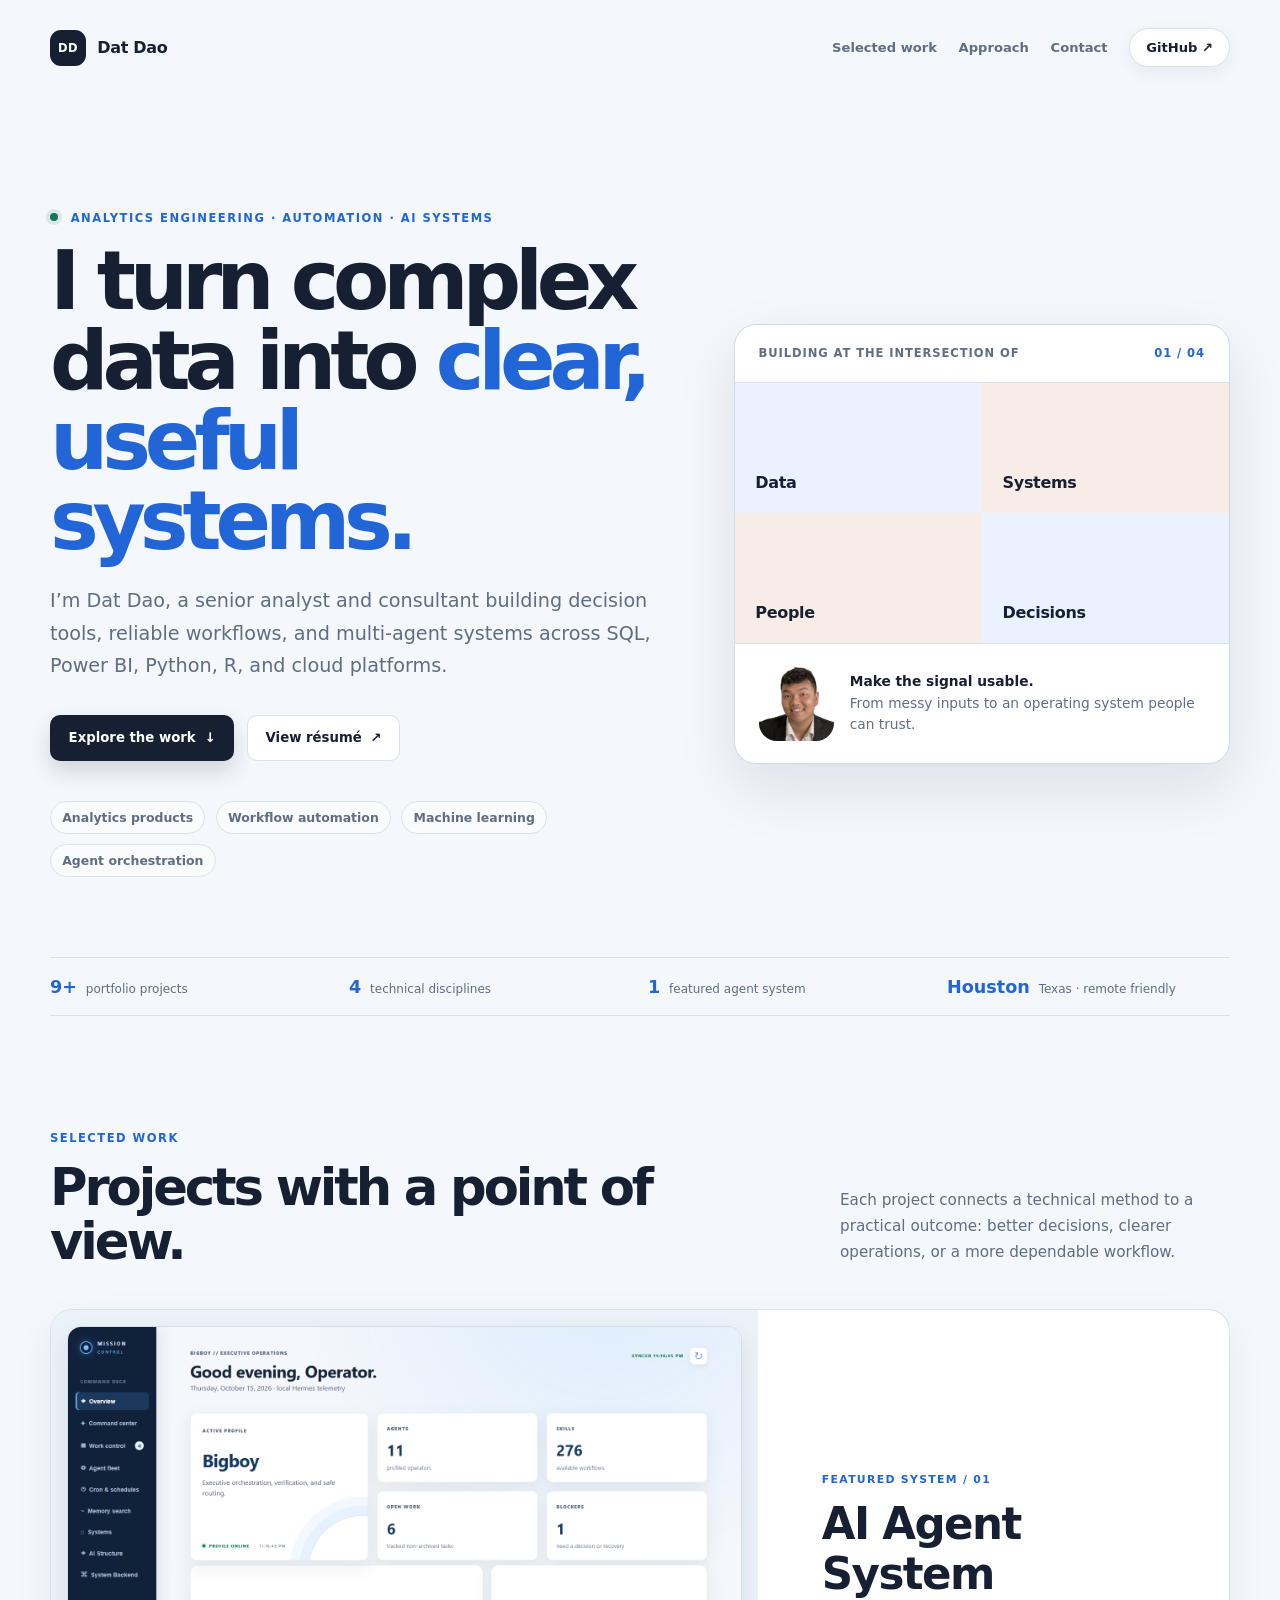
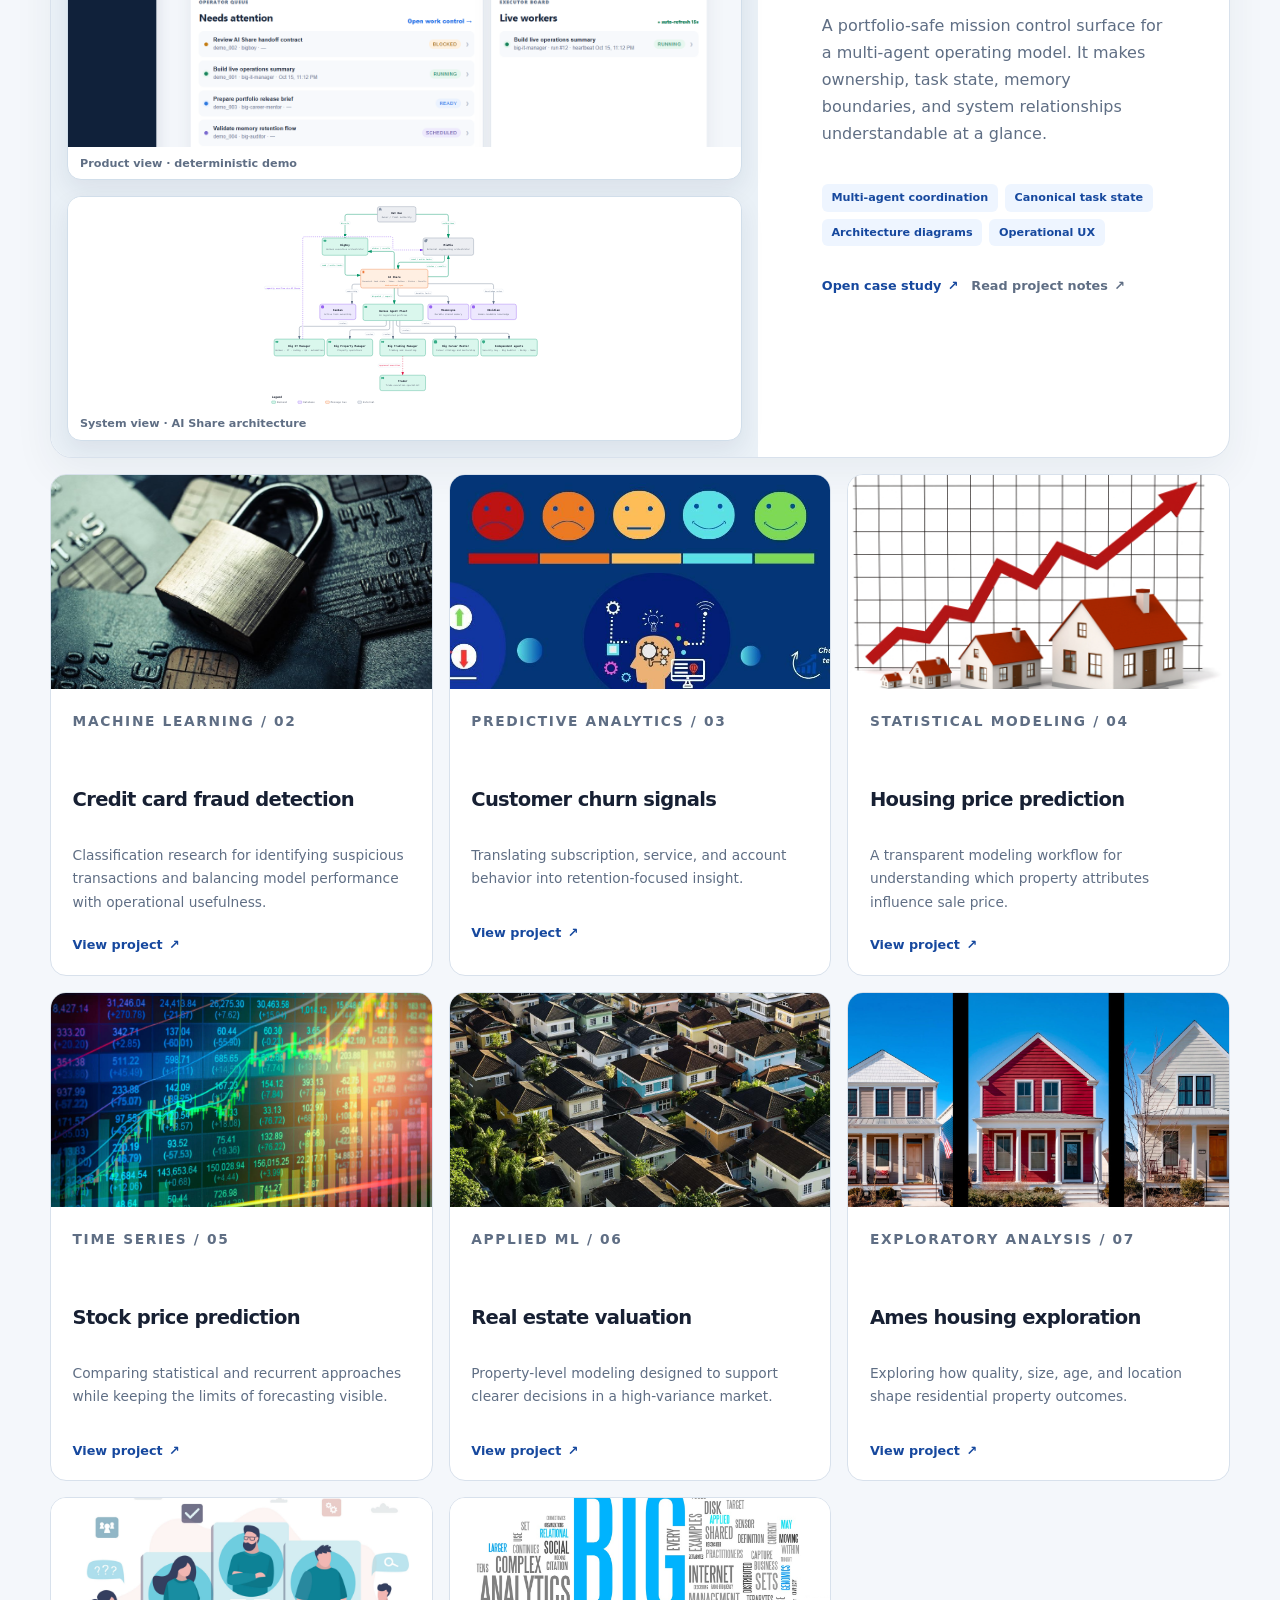
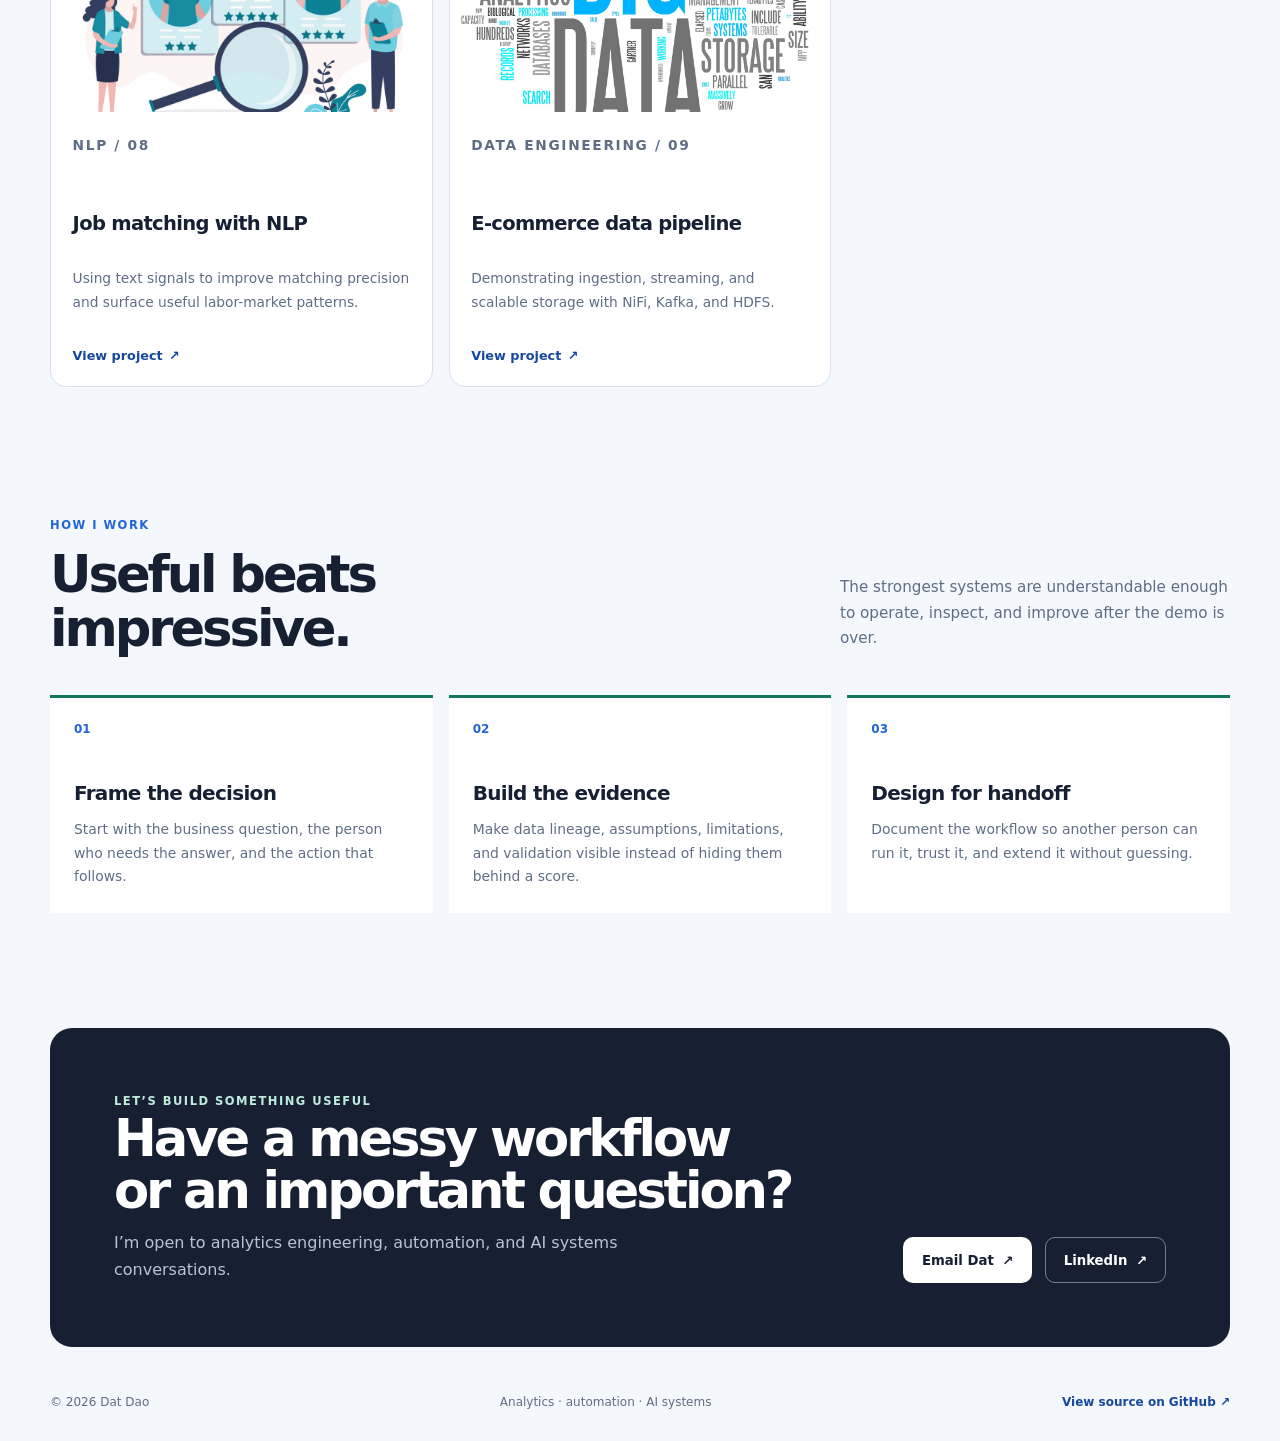
==== commit 1372780f: "Add Mission Control product showcase" ====
--- a/index.html
+++ b/index.html
@@ -42,7 +42,7 @@
       <section class="section" id="work" aria-labelledby="work-title">
         <div class="section-heading"><div><p class="eyebrow">Selected work</p><h2 id="work-title">Projects with a point of view.</h2></div><p>Each project connects a technical method to a practical outcome: better decisions, clearer operations, or a more dependable workflow.</p></div>
         <article class="featured-project">
-          <div class="featured-visual"><img src="projects/bigboymission/docs/diagrams/ai-share-agent-architecture.svg" alt="AI Agent System architecture showing Dat Dao, BigBoy, MiuMiu, AI Share, the agent fleet, Kanban, Mnemosyne, and Obsidian" width="1200" height="760"><span class="visual-caption">Featured system · architecture overview</span></div>
+          <div class="featured-visual"><figure class="showcase-frame showcase-frame-product"><img src="images/mission-control-overview.png" alt="Mission Control demo overview showing Bigboy, agent metrics, blockers, operator queue, and live workers" width="1600" height="1000"><figcaption>Product view · deterministic demo</figcaption></figure><figure class="showcase-frame showcase-frame-architecture"><img src="projects/bigboymission/docs/diagrams/ai-share-agent-architecture.svg" alt="AI Agent System architecture showing Dat Dao, BigBoy, MiuMiu, AI Share, the agent fleet, Kanban, Mnemosyne, and Obsidian" width="1200" height="760"><figcaption>System view · AI Share architecture</figcaption></figure></div>
           <div class="featured-copy"><p class="project-kicker">Featured system / 01</p><h3>AI Agent System</h3><p class="project-summary">A portfolio-safe mission control surface for a multi-agent operating model. It makes ownership, task state, memory boundaries, and system relationships understandable at a glance.</p><ul class="tag-list" aria-label="AI Agent System capabilities"><li>Multi-agent coordination</li><li>Canonical task state</li><li>Architecture diagrams</li><li>Operational UX</li></ul><div class="project-actions"><a class="text-link" href="projects/bigboymission/showcase.html">Open case study <span aria-hidden="true">↗</span></a><a class="text-link muted-link" href="projects/bigboymission/README.md">Read project notes <span aria-hidden="true">↗</span></a></div></div>
         </article>
         <div class="project-grid">
--- a/assets/css/portfolio.css
+++ b/assets/css/portfolio.css
@@ -69,9 +69,12 @@
 .section-heading h2 { max-width: 620px; margin-bottom: 0; font-size: clamp(2.1rem, 4vw, 3.5rem); line-height: 1.05; letter-spacing: -.06em; }
 .section-heading > p { max-width: 390px; margin-bottom: .2rem; color: var(--muted); font-size: .95rem; line-height: 1.7; }
 .featured-project { display: grid; grid-template-columns: minmax(0, 1.2fr) minmax(280px, .8fr); overflow: hidden; border: 1px solid var(--line); border-radius: var(--radius); background: var(--surface); box-shadow: 0 14px 40px rgba(24,43,73,.06); }
-.featured-visual { position: relative; min-height: 430px; background: #eaf1f7; }
-.featured-visual img { display: block; width: 100%; height: 100%; min-height: 430px; object-fit: cover; object-position: 50% 42%; }
-.visual-caption { position: absolute; left: 1.2rem; bottom: 1.2rem; padding: .55rem .7rem; border: 1px solid rgba(255,255,255,.8); border-radius: 7px; background: rgba(255,255,255,.88); color: var(--muted); font-size: .7rem; font-weight: 800; }
+.featured-visual { display: grid; align-content: center; gap: 1rem; min-height: 430px; padding: 1rem; background: #eaf1f7; }
+.showcase-frame { position: relative; overflow: hidden; margin: 0; border: 1px solid #d1deea; border-radius: 14px; background: #fff; box-shadow: 0 10px 24px rgba(24,43,73,.08); }
+.showcase-frame img { display: block; width: 100%; height: auto; }
+.showcase-frame-product img { aspect-ratio: 16 / 10; object-fit: cover; object-position: top left; }
+.showcase-frame-architecture img { max-height: 210px; object-fit: contain; object-position: center; background: #fff; }
+.showcase-frame figcaption { padding: .6rem .75rem; color: var(--muted); font-size: .7rem; font-weight: 800; }
 .featured-copy { display: flex; flex-direction: column; justify-content: center; padding: clamp(2rem, 5vw, 4rem); }
 .project-kicker { margin-bottom: .8rem; color: var(--blue); font-size: .68rem; font-weight: 800; letter-spacing: .12em; text-transform: uppercase; }
 .featured-copy h3, .project-card h3, .approach-grid h3 { margin-bottom: .8rem; color: var(--ink); letter-spacing: -.035em; }
@@ -113,7 +116,7 @@
   .hero { grid-template-columns: 1fr; gap: 3rem; }
   .hero-profile { max-width: 560px; }
   .featured-project { grid-template-columns: 1fr; }
-  .featured-visual, .featured-visual img { min-height: 360px; }
+  .featured-visual { min-height: 360px; }
   .project-grid { grid-template-columns: repeat(2, 1fr); }
   .contact-panel { align-items: start; flex-direction: column; }
 }
@@ -128,7 +131,7 @@
   .section-heading { align-items: start; flex-direction: column; gap: 1rem; }
   .project-grid, .approach-grid { grid-template-columns: 1fr; }
   .project-card h3, .project-card p { min-height: auto; }
-  .featured-visual, .featured-visual img { min-height: 250px; }
+  .featured-visual { min-height: 250px; }
   .featured-copy { padding: 2rem 1.35rem; }
   .profile-grid span { min-height: 100px; }
   .contact-panel { padding: 2rem 1.35rem; }
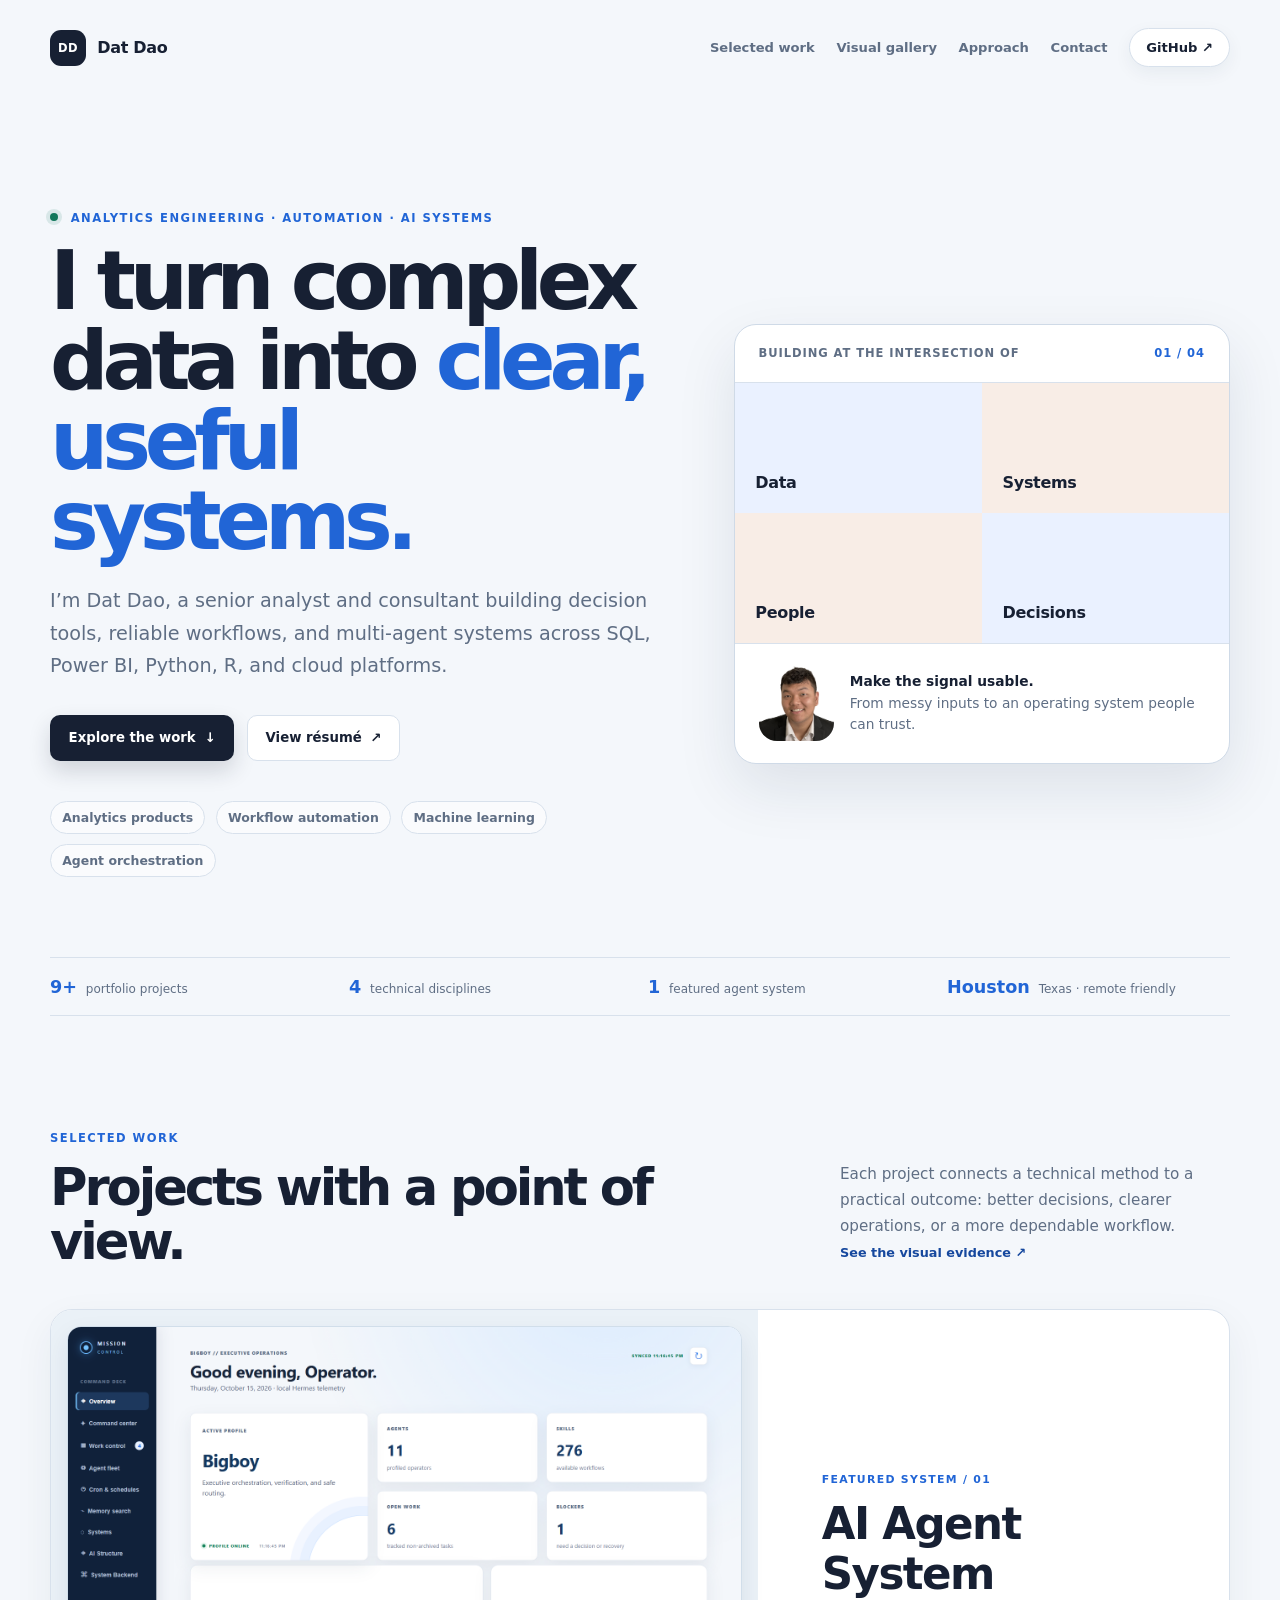
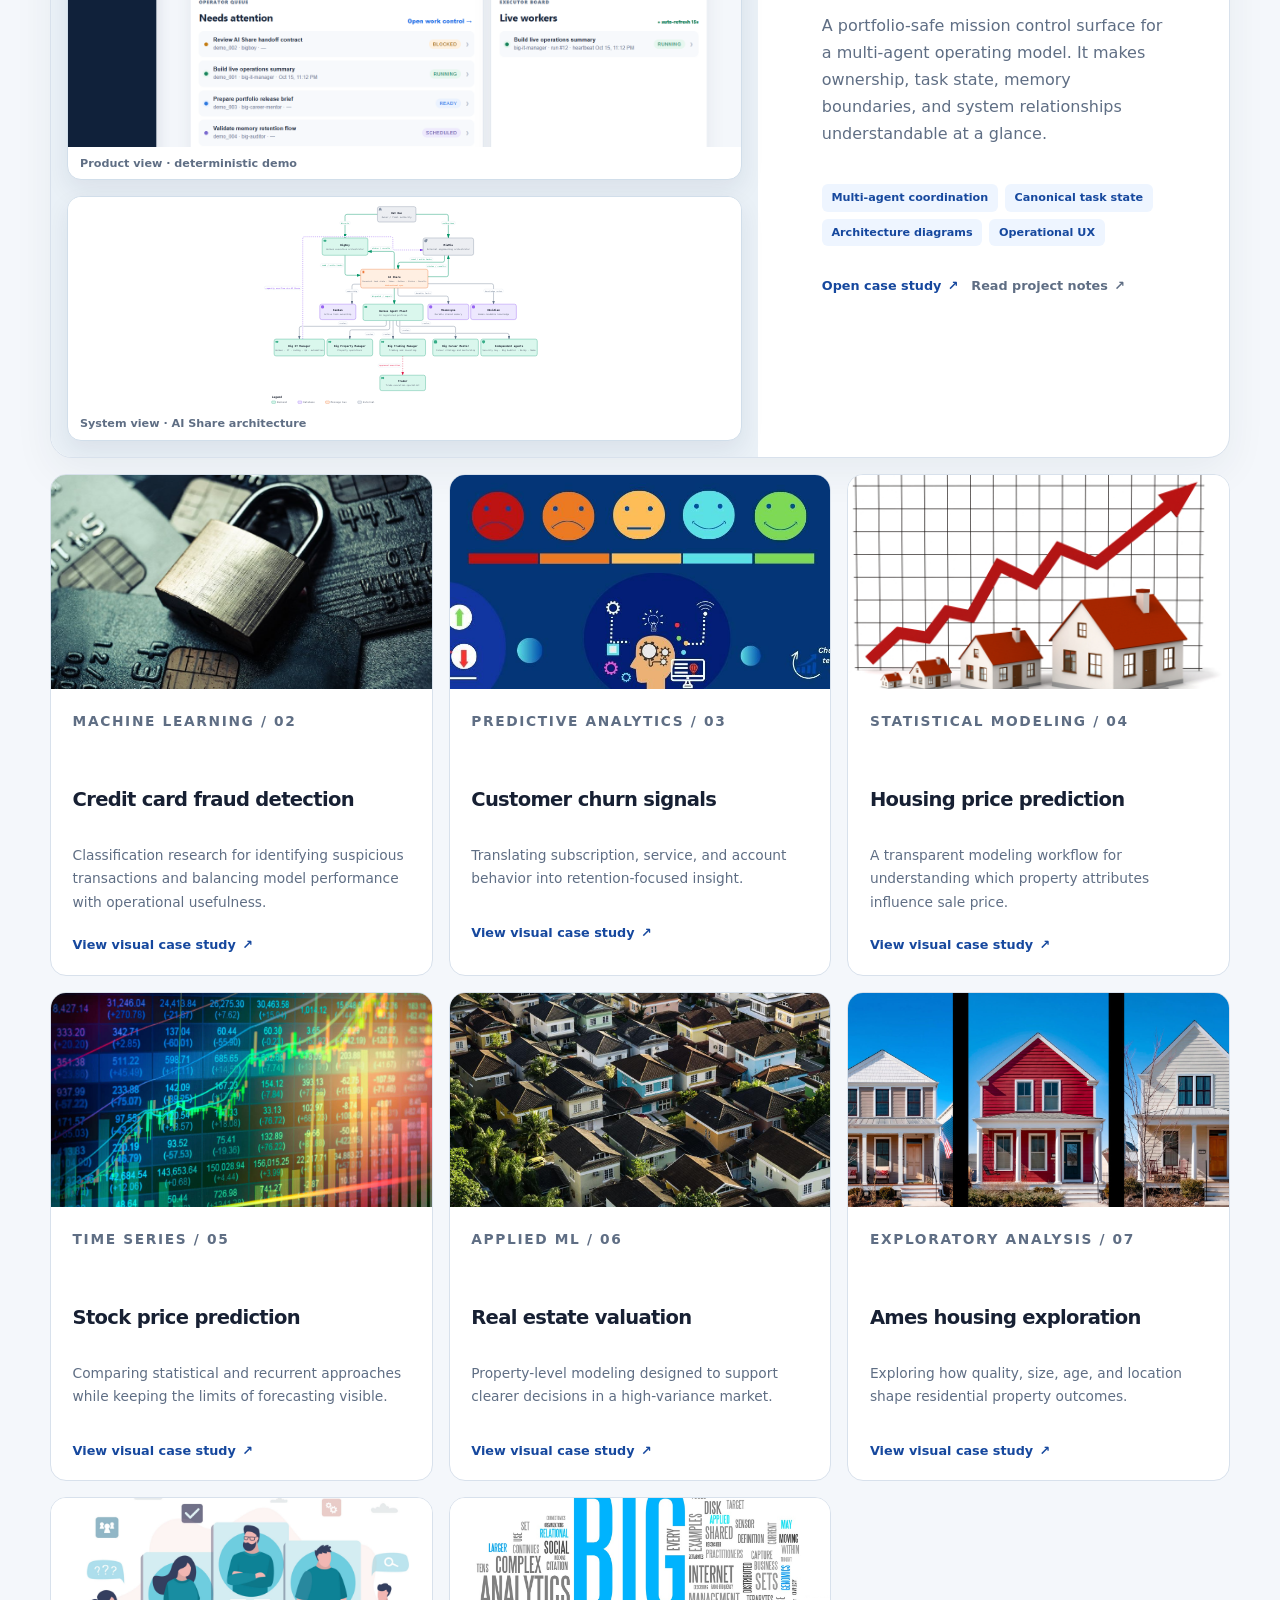
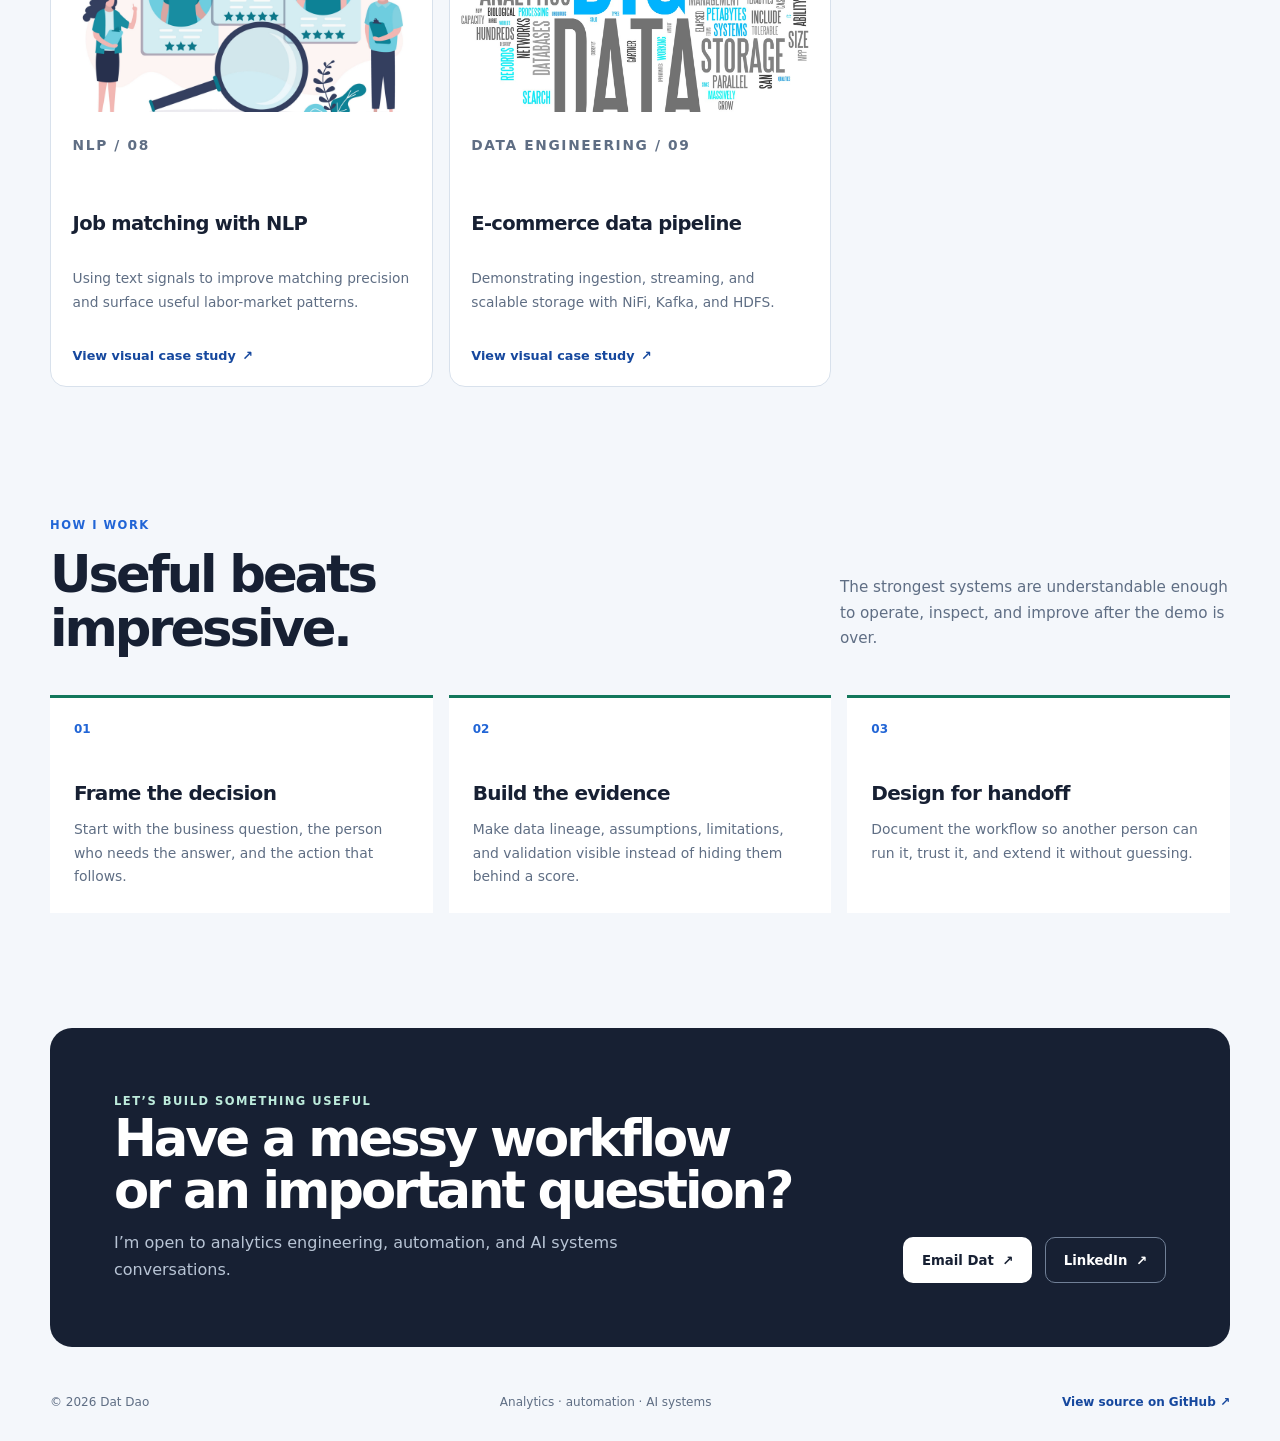
==== commit e72bae13: "Add visual project evidence gallery" ====
--- a/index.html
+++ b/index.html
@@ -14,7 +14,7 @@
     <header class="site-header">
       <a class="brand" href="index.html" aria-label="Dat Dao home"><span class="brand-mark" aria-hidden="true">DD</span><span>Dat Dao</span></a>
       <nav class="site-nav" aria-label="Primary navigation">
-        <a href="#work">Selected work</a><a href="#approach">Approach</a><a href="#contact">Contact</a>
+        <a href="#work">Selected work</a><a href="projects/showcase.html">Visual gallery</a><a href="#approach">Approach</a><a href="#contact">Contact</a>
         <a class="nav-button" href="https://github.com/sammon229/datdao" target="_blank" rel="noreferrer">GitHub <span aria-hidden="true">↗</span></a>
       </nav>
     </header>
@@ -40,20 +40,20 @@
       <section class="proof-strip" aria-label="Portfolio snapshot"><div><strong>9+</strong><span>portfolio projects</span></div><div><strong>4</strong><span>technical disciplines</span></div><div><strong>1</strong><span>featured agent system</span></div><div><strong>Houston</strong><span>Texas · remote friendly</span></div></section>
 
       <section class="section" id="work" aria-labelledby="work-title">
-        <div class="section-heading"><div><p class="eyebrow">Selected work</p><h2 id="work-title">Projects with a point of view.</h2></div><p>Each project connects a technical method to a practical outcome: better decisions, clearer operations, or a more dependable workflow.</p></div>
+        <div class="section-heading"><div><p class="eyebrow">Selected work</p><h2 id="work-title">Projects with a point of view.</h2></div><p>Each project connects a technical method to a practical outcome: better decisions, clearer operations, or a more dependable workflow. <a class="text-link" href="projects/showcase.html">See the visual evidence ↗</a></p></div>
         <article class="featured-project">
           <div class="featured-visual"><figure class="showcase-frame showcase-frame-product"><img src="images/mission-control-overview.png" alt="Mission Control demo overview showing Bigboy, agent metrics, blockers, operator queue, and live workers" width="1600" height="1000"><figcaption>Product view · deterministic demo</figcaption></figure><figure class="showcase-frame showcase-frame-architecture"><img src="projects/bigboymission/docs/diagrams/ai-share-agent-architecture.svg" alt="AI Agent System architecture showing Dat Dao, BigBoy, MiuMiu, AI Share, the agent fleet, Kanban, Mnemosyne, and Obsidian" width="1200" height="760"><figcaption>System view · AI Share architecture</figcaption></figure></div>
           <div class="featured-copy"><p class="project-kicker">Featured system / 01</p><h3>AI Agent System</h3><p class="project-summary">A portfolio-safe mission control surface for a multi-agent operating model. It makes ownership, task state, memory boundaries, and system relationships understandable at a glance.</p><ul class="tag-list" aria-label="AI Agent System capabilities"><li>Multi-agent coordination</li><li>Canonical task state</li><li>Architecture diagrams</li><li>Operational UX</li></ul><div class="project-actions"><a class="text-link" href="projects/bigboymission/showcase.html">Open case study <span aria-hidden="true">↗</span></a><a class="text-link muted-link" href="projects/bigboymission/README.md">Read project notes <span aria-hidden="true">↗</span></a></div></div>
         </article>
         <div class="project-grid">
-          <article class="project-card"><a class="project-image" href="Machine%20Learning%20Credit%20Card%20Fraud%20Detection/README.md"><img src="images/MIT-Fraud-Detection-PRESS_0.jpg" alt="Credit card fraud detection project visualization" loading="lazy" width="900" height="560"></a><div class="project-card-body"><p class="project-kicker">Machine learning / 02</p><h3>Credit card fraud detection</h3><p>Classification research for identifying suspicious transactions and balancing model performance with operational usefulness.</p><a class="text-link" href="Machine%20Learning%20Credit%20Card%20Fraud%20Detection/README.md">View project <span aria-hidden="true">↗</span></a></div></article>
-          <article class="project-card"><a class="project-image" href="Tele%20Customer%20Churn%20Rate%20%20Prediction%20Using%20Python/README.md"><img src="images/churn.jpg" alt="Telecom customer churn analysis visualization" loading="lazy" width="900" height="560"></a><div class="project-card-body"><p class="project-kicker">Predictive analytics / 03</p><h3>Customer churn signals</h3><p>Translating subscription, service, and account behavior into retention-focused insight.</p><a class="text-link" href="Tele%20Customer%20Churn%20Rate%20%20Prediction%20Using%20Python/README.md">View project <span aria-hidden="true">↗</span></a></div></article>
-          <article class="project-card"><a class="project-image" href="Predict%20housing%20prices%20in%20the%20US%20using%20R/README.md"><img src="images/R%20housing.jpg" alt="Residential housing price prediction visualization" loading="lazy" width="900" height="560"></a><div class="project-card-body"><p class="project-kicker">Statistical modeling / 04</p><h3>Housing price prediction</h3><p>A transparent modeling workflow for understanding which property attributes influence sale price.</p><a class="text-link" href="Predict%20housing%20prices%20in%20the%20US%20using%20R/README.md">View project <span aria-hidden="true">↗</span></a></div></article>
-          <article class="project-card"><a class="project-image" href="Stock%20Price%20Prediction%20with%20Python/README.md"><img src="images/stock-prices.jpg" alt="Stock price prediction visualization" loading="lazy" width="900" height="560"></a><div class="project-card-body"><p class="project-kicker">Time series / 05</p><h3>Stock price prediction</h3><p>Comparing statistical and recurrent approaches while keeping the limits of forecasting visible.</p><a class="text-link" href="Stock%20Price%20Prediction%20with%20Python/README.md">View project <span aria-hidden="true">↗</span></a></div></article>
-          <article class="project-card"><a class="project-image" href="Real%20Estate%20Valuation%20Optimization%20in%20King%20County/README.md"><img src="images/housevalue.jpg" alt="King County real estate valuation visualization" loading="lazy" width="900" height="560"></a><div class="project-card-body"><p class="project-kicker">Applied ML / 06</p><h3>Real estate valuation</h3><p>Property-level modeling designed to support clearer decisions in a high-variance market.</p><a class="text-link" href="Real%20Estate%20Valuation%20Optimization%20in%20King%20County/README.md">View project <span aria-hidden="true">↗</span></a></div></article>
-          <article class="project-card"><a class="project-image" href="Data%20exploration%20and%20analysis%20using%20Python%20for%20residential%20properties%20in%20Ames,%20Iowa/README.md"><img src="images/p1.jpg" alt="Ames residential property analysis visualization" loading="lazy" width="900" height="560"></a><div class="project-card-body"><p class="project-kicker">Exploratory analysis / 07</p><h3>Ames housing exploration</h3><p>Exploring how quality, size, age, and location shape residential property outcomes.</p><a class="text-link" href="Data%20exploration%20and%20analysis%20using%20Python%20for%20residential%20properties%20in%20Ames,%20Iowa/README.md">View project <span aria-hidden="true">↗</span></a></div></article>
-          <article class="project-card"><a class="project-image" href="Enhancing%20Job%20Matching%20and%20Market%20Analysis%20through%20NLP/README.md"><img src="images/Jobmatching.jpg" alt="NLP job matching analysis visualization" loading="lazy" width="900" height="560"></a><div class="project-card-body"><p class="project-kicker">NLP / 08</p><h3>Job matching with NLP</h3><p>Using text signals to improve matching precision and surface useful labor-market patterns.</p><a class="text-link" href="Enhancing%20Job%20Matching%20and%20Market%20Analysis%20through%20NLP/README.md">View project <span aria-hidden="true">↗</span></a></div></article>
-          <article class="project-card"><a class="project-image" href="E-Commerce%20BigData/README.md"><img src="images/Esri-and-Big-Data.jpg" alt="Big-data ingestion pipeline visualization" loading="lazy" width="900" height="560"></a><div class="project-card-body"><p class="project-kicker">Data engineering / 09</p><h3>E-commerce data pipeline</h3><p>Demonstrating ingestion, streaming, and scalable storage with NiFi, Kafka, and HDFS.</p><a class="text-link" href="E-Commerce%20BigData/README.md">View project <span aria-hidden="true">↗</span></a></div></article>
+          <article class="project-card"><a class="project-image" href="projects/showcase.html#fraud"><img src="images/MIT-Fraud-Detection-PRESS_0.jpg" alt="Credit card fraud detection project visualization" loading="lazy" width="900" height="560"></a><div class="project-card-body"><p class="project-kicker">Machine learning / 02</p><h3>Credit card fraud detection</h3><p>Classification research for identifying suspicious transactions and balancing model performance with operational usefulness.</p><a class="text-link" href="projects/showcase.html#fraud">View visual case study <span aria-hidden="true">↗</span></a></div></article>
+          <article class="project-card"><a class="project-image" href="projects/showcase.html#churn"><img src="images/churn.jpg" alt="Telecom customer churn analysis visualization" loading="lazy" width="900" height="560"></a><div class="project-card-body"><p class="project-kicker">Predictive analytics / 03</p><h3>Customer churn signals</h3><p>Translating subscription, service, and account behavior into retention-focused insight.</p><a class="text-link" href="projects/showcase.html#churn">View visual case study <span aria-hidden="true">↗</span></a></div></article>
+          <article class="project-card"><a class="project-image" href="projects/showcase.html#housing-r"><img src="images/R%20housing.jpg" alt="Residential housing price prediction visualization" loading="lazy" width="900" height="560"></a><div class="project-card-body"><p class="project-kicker">Statistical modeling / 04</p><h3>Housing price prediction</h3><p>A transparent modeling workflow for understanding which property attributes influence sale price.</p><a class="text-link" href="projects/showcase.html#housing-r">View visual case study <span aria-hidden="true">↗</span></a></div></article>
+          <article class="project-card"><a class="project-image" href="projects/showcase.html#stocks"><img src="images/stock-prices.jpg" alt="Stock price prediction visualization" loading="lazy" width="900" height="560"></a><div class="project-card-body"><p class="project-kicker">Time series / 05</p><h3>Stock price prediction</h3><p>Comparing statistical and recurrent approaches while keeping the limits of forecasting visible.</p><a class="text-link" href="projects/showcase.html#stocks">View visual case study <span aria-hidden="true">↗</span></a></div></article>
+          <article class="project-card"><a class="project-image" href="projects/showcase.html#king-county"><img src="images/housevalue.jpg" alt="King County real estate valuation visualization" loading="lazy" width="900" height="560"></a><div class="project-card-body"><p class="project-kicker">Applied ML / 06</p><h3>Real estate valuation</h3><p>Property-level modeling designed to support clearer decisions in a high-variance market.</p><a class="text-link" href="projects/showcase.html#king-county">View visual case study <span aria-hidden="true">↗</span></a></div></article>
+          <article class="project-card"><a class="project-image" href="projects/showcase.html#ames"><img src="images/p1.jpg" alt="Ames residential property analysis visualization" loading="lazy" width="900" height="560"></a><div class="project-card-body"><p class="project-kicker">Exploratory analysis / 07</p><h3>Ames housing exploration</h3><p>Exploring how quality, size, age, and location shape residential property outcomes.</p><a class="text-link" href="projects/showcase.html#ames">View visual case study <span aria-hidden="true">↗</span></a></div></article>
+          <article class="project-card"><a class="project-image" href="projects/showcase.html#nlp"><img src="images/Jobmatching.jpg" alt="NLP job matching analysis visualization" loading="lazy" width="900" height="560"></a><div class="project-card-body"><p class="project-kicker">NLP / 08</p><h3>Job matching with NLP</h3><p>Using text signals to improve matching precision and surface useful labor-market patterns.</p><a class="text-link" href="projects/showcase.html#nlp">View visual case study <span aria-hidden="true">↗</span></a></div></article>
+          <article class="project-card"><a class="project-image" href="projects/showcase.html#ecommerce"><img src="images/Esri-and-Big-Data.jpg" alt="Big-data ingestion pipeline visualization" loading="lazy" width="900" height="560"></a><div class="project-card-body"><p class="project-kicker">Data engineering / 09</p><h3>E-commerce data pipeline</h3><p>Demonstrating ingestion, streaming, and scalable storage with NiFi, Kafka, and HDFS.</p><a class="text-link" href="projects/showcase.html#ecommerce">View visual case study <span aria-hidden="true">↗</span></a></div></article>
         </div>
       </section>
 
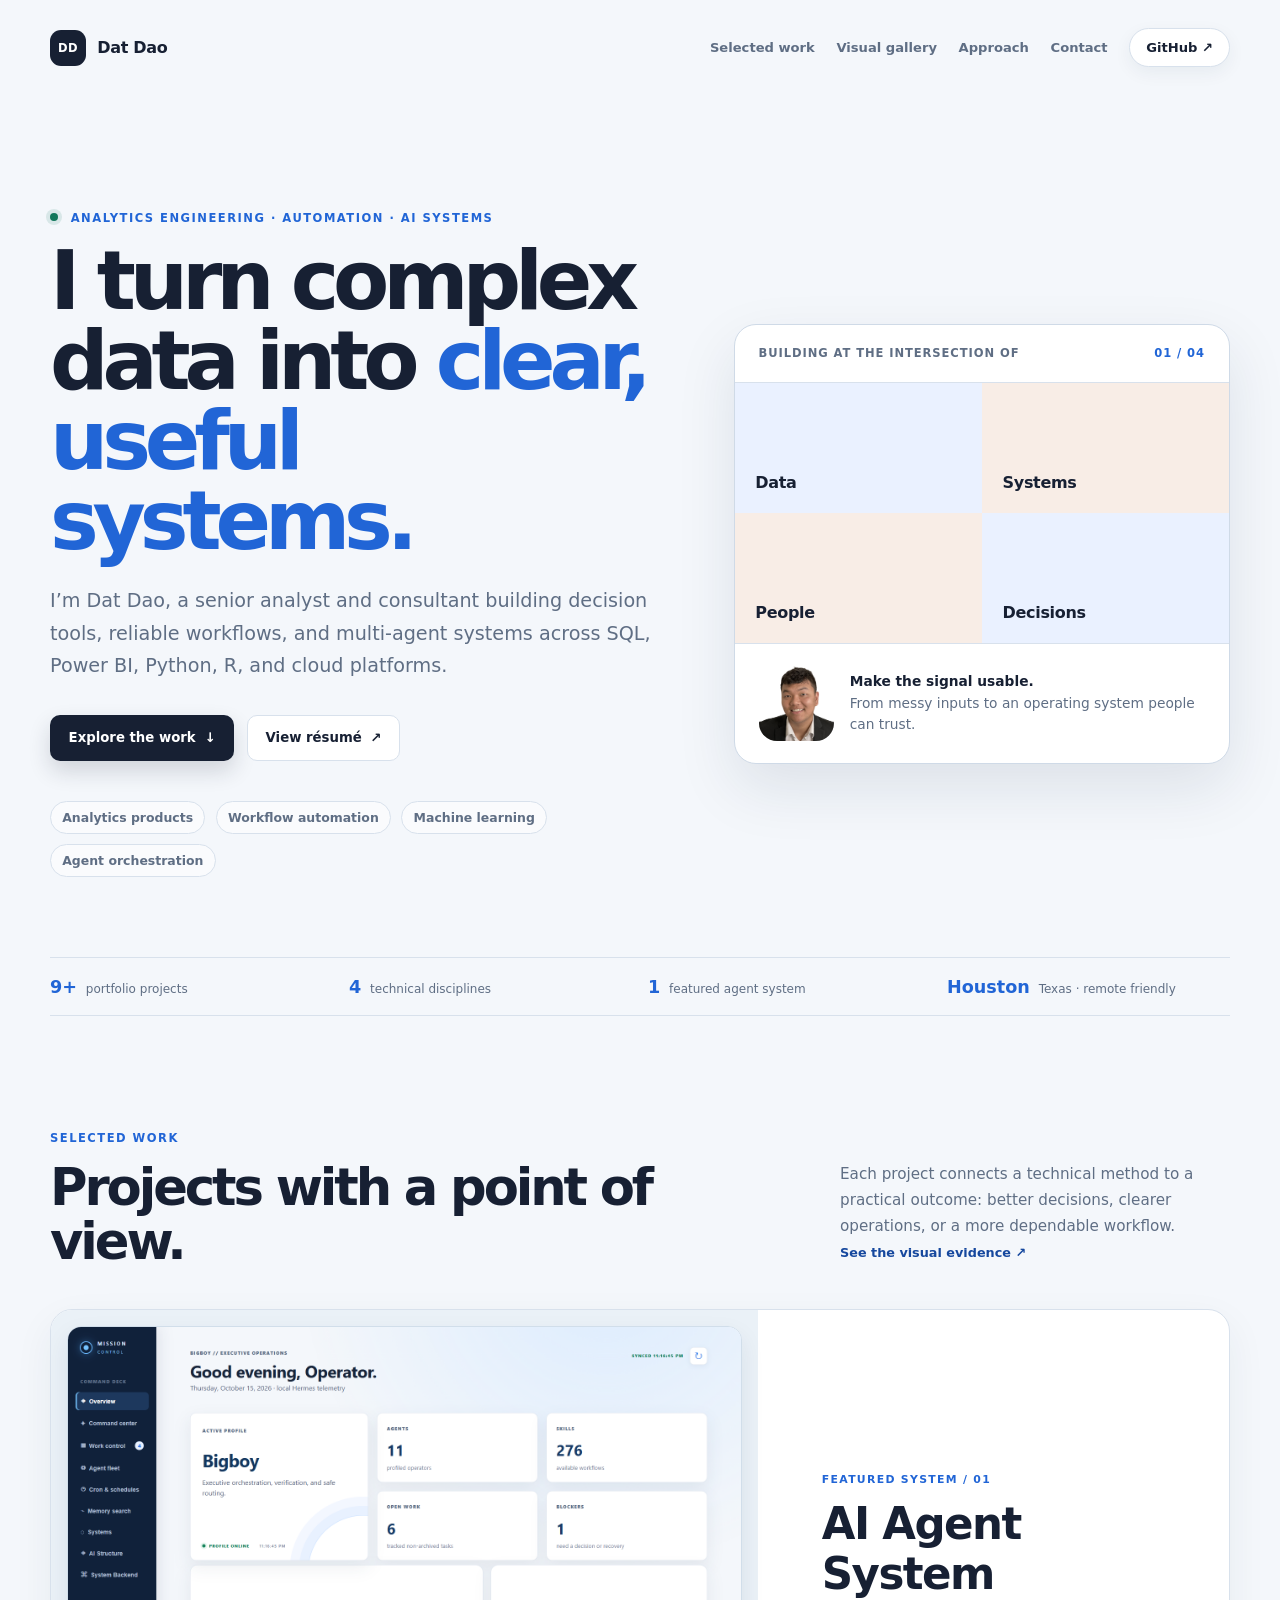
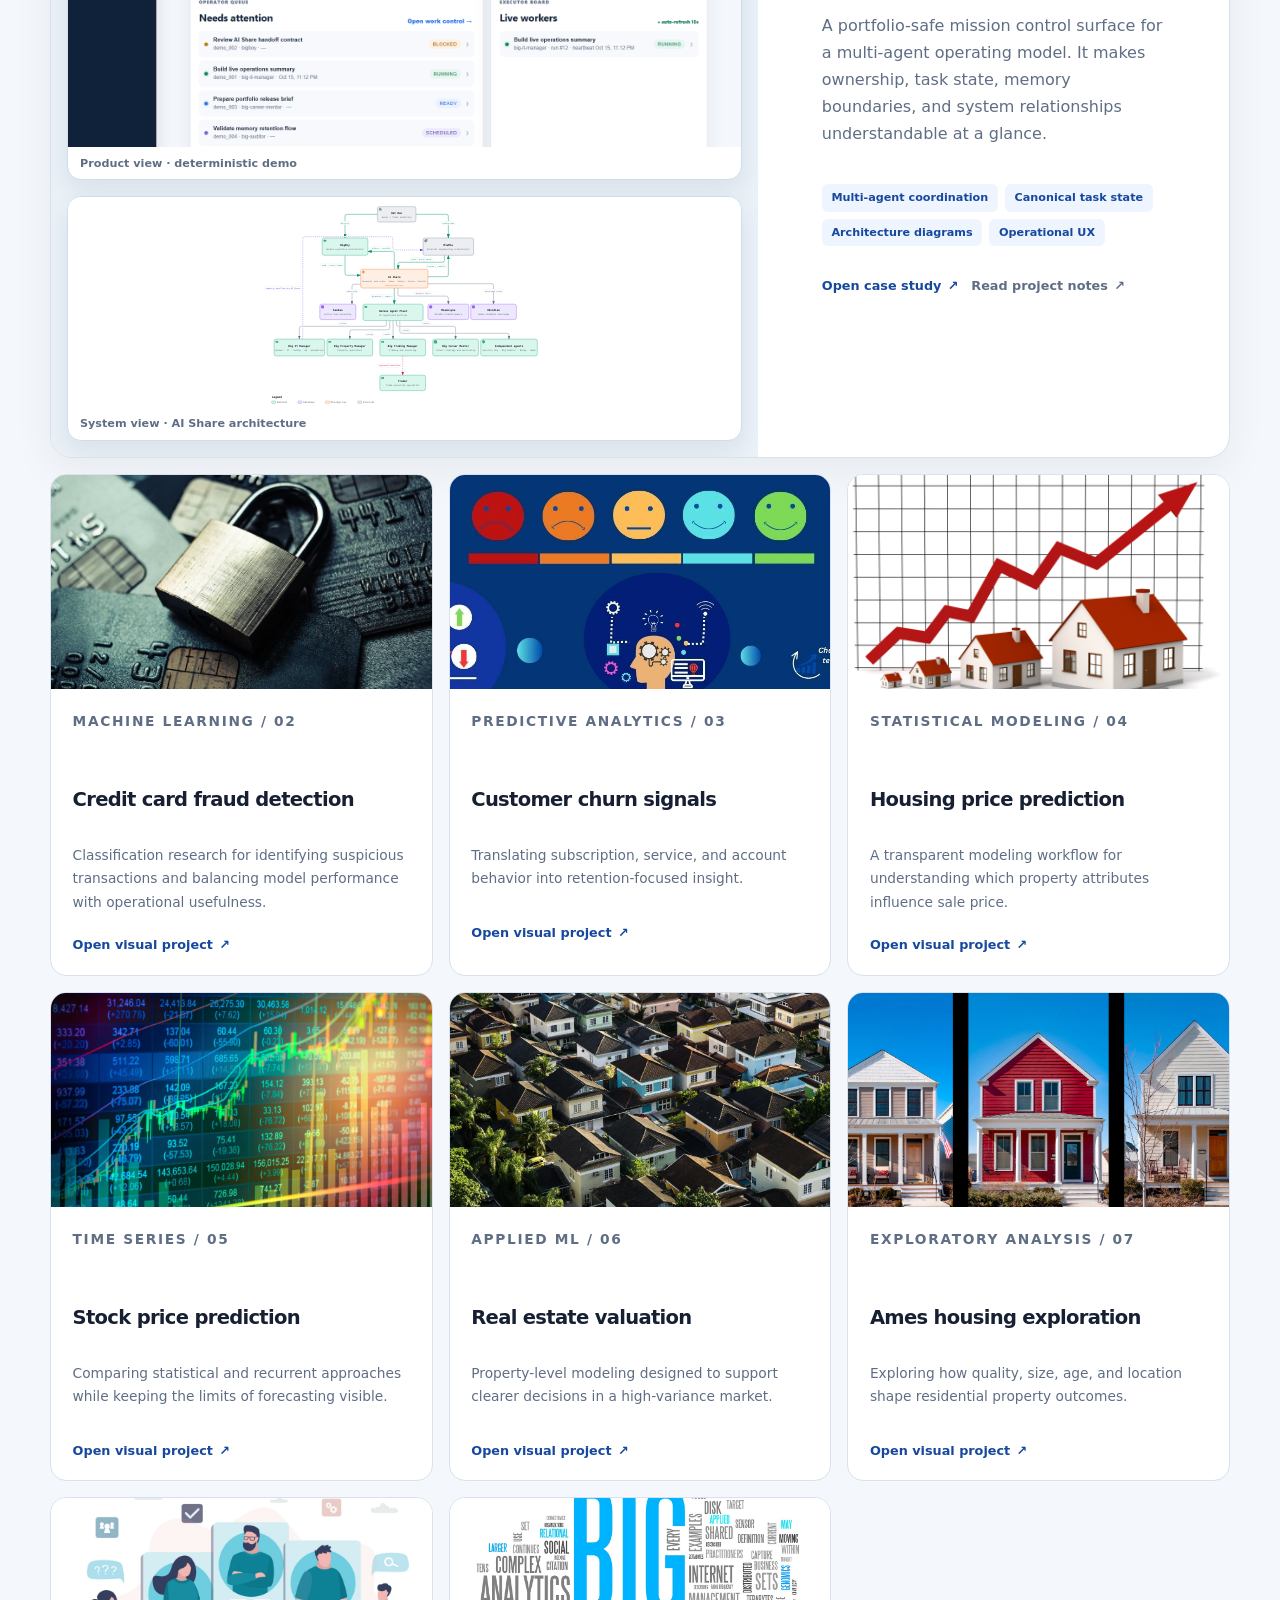
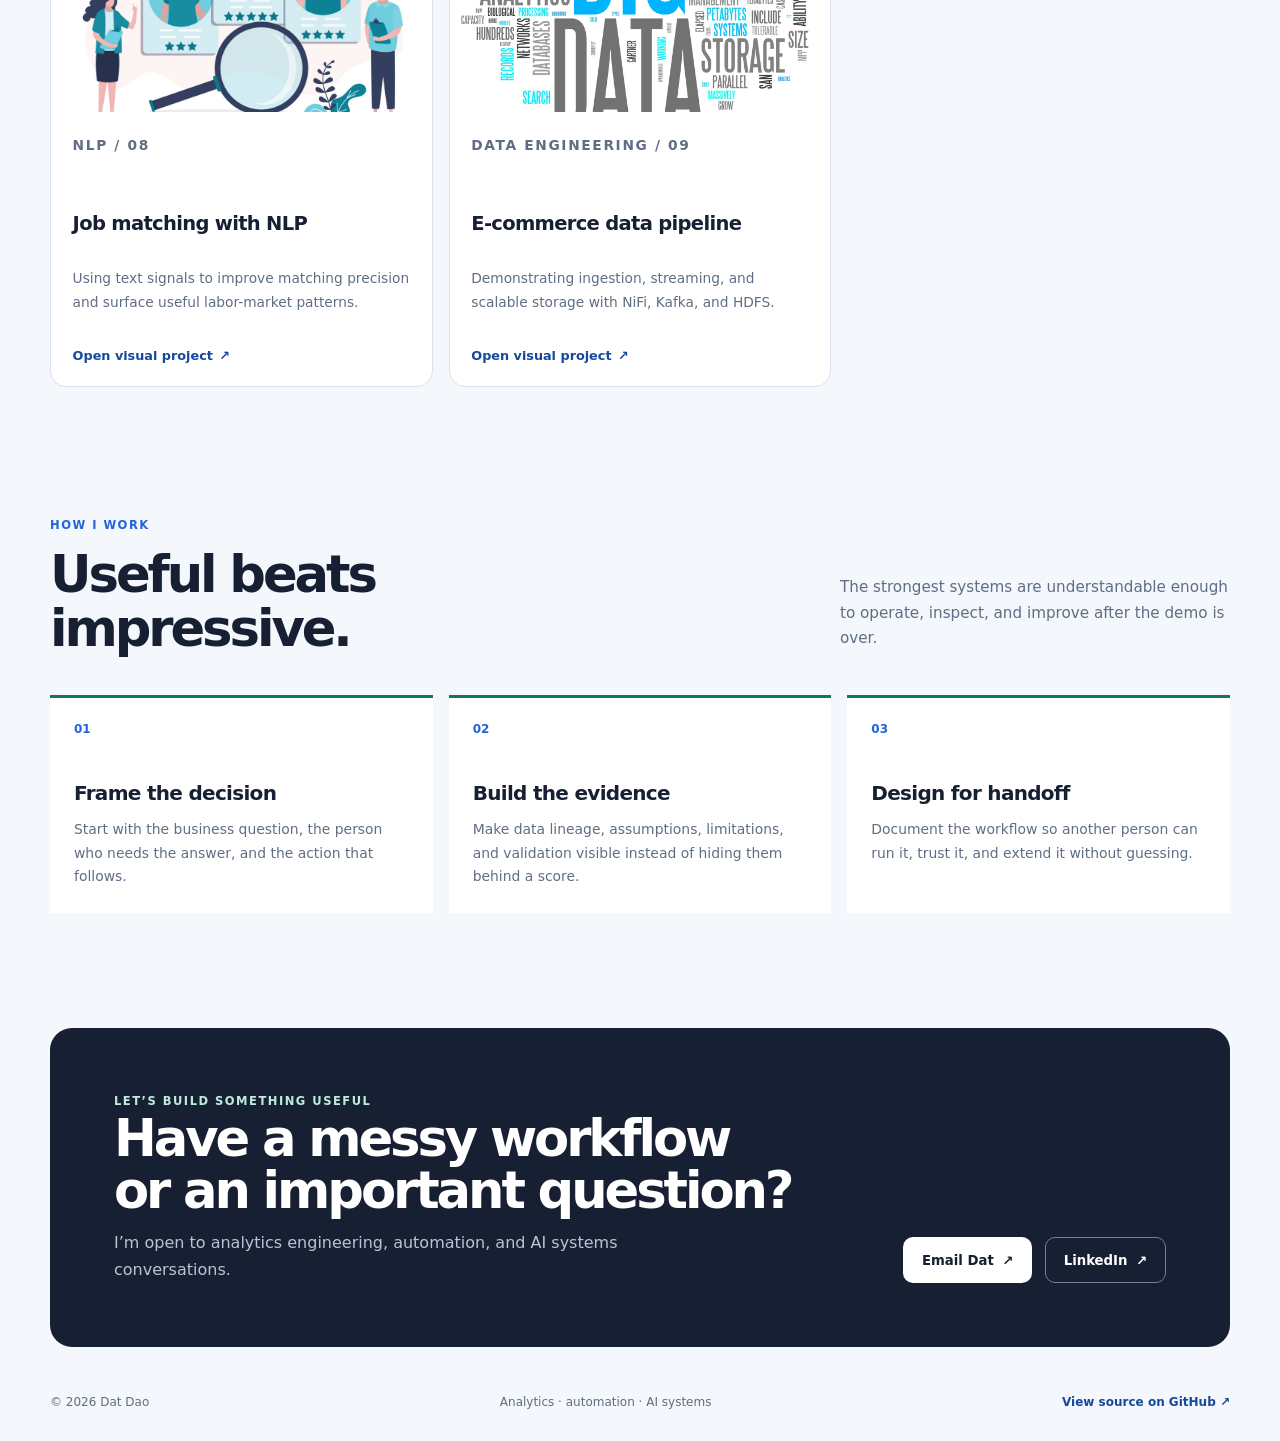
==== commit 9d232306: "Open portfolio projects in visual detail pages" ====
--- a/index.html
+++ b/index.html
@@ -46,14 +46,14 @@
           <div class="featured-copy"><p class="project-kicker">Featured system / 01</p><h3>AI Agent System</h3><p class="project-summary">A portfolio-safe mission control surface for a multi-agent operating model. It makes ownership, task state, memory boundaries, and system relationships understandable at a glance.</p><ul class="tag-list" aria-label="AI Agent System capabilities"><li>Multi-agent coordination</li><li>Canonical task state</li><li>Architecture diagrams</li><li>Operational UX</li></ul><div class="project-actions"><a class="text-link" href="projects/bigboymission/showcase.html">Open case study <span aria-hidden="true">↗</span></a><a class="text-link muted-link" href="projects/bigboymission/README.md">Read project notes <span aria-hidden="true">↗</span></a></div></div>
         </article>
         <div class="project-grid">
-          <article class="project-card"><a class="project-image" href="projects/showcase.html#fraud"><img src="images/MIT-Fraud-Detection-PRESS_0.jpg" alt="Credit card fraud detection project visualization" loading="lazy" width="900" height="560"></a><div class="project-card-body"><p class="project-kicker">Machine learning / 02</p><h3>Credit card fraud detection</h3><p>Classification research for identifying suspicious transactions and balancing model performance with operational usefulness.</p><a class="text-link" href="projects/showcase.html#fraud">View visual case study <span aria-hidden="true">↗</span></a></div></article>
-          <article class="project-card"><a class="project-image" href="projects/showcase.html#churn"><img src="images/churn.jpg" alt="Telecom customer churn analysis visualization" loading="lazy" width="900" height="560"></a><div class="project-card-body"><p class="project-kicker">Predictive analytics / 03</p><h3>Customer churn signals</h3><p>Translating subscription, service, and account behavior into retention-focused insight.</p><a class="text-link" href="projects/showcase.html#churn">View visual case study <span aria-hidden="true">↗</span></a></div></article>
-          <article class="project-card"><a class="project-image" href="projects/showcase.html#housing-r"><img src="images/R%20housing.jpg" alt="Residential housing price prediction visualization" loading="lazy" width="900" height="560"></a><div class="project-card-body"><p class="project-kicker">Statistical modeling / 04</p><h3>Housing price prediction</h3><p>A transparent modeling workflow for understanding which property attributes influence sale price.</p><a class="text-link" href="projects/showcase.html#housing-r">View visual case study <span aria-hidden="true">↗</span></a></div></article>
-          <article class="project-card"><a class="project-image" href="projects/showcase.html#stocks"><img src="images/stock-prices.jpg" alt="Stock price prediction visualization" loading="lazy" width="900" height="560"></a><div class="project-card-body"><p class="project-kicker">Time series / 05</p><h3>Stock price prediction</h3><p>Comparing statistical and recurrent approaches while keeping the limits of forecasting visible.</p><a class="text-link" href="projects/showcase.html#stocks">View visual case study <span aria-hidden="true">↗</span></a></div></article>
-          <article class="project-card"><a class="project-image" href="projects/showcase.html#king-county"><img src="images/housevalue.jpg" alt="King County real estate valuation visualization" loading="lazy" width="900" height="560"></a><div class="project-card-body"><p class="project-kicker">Applied ML / 06</p><h3>Real estate valuation</h3><p>Property-level modeling designed to support clearer decisions in a high-variance market.</p><a class="text-link" href="projects/showcase.html#king-county">View visual case study <span aria-hidden="true">↗</span></a></div></article>
-          <article class="project-card"><a class="project-image" href="projects/showcase.html#ames"><img src="images/p1.jpg" alt="Ames residential property analysis visualization" loading="lazy" width="900" height="560"></a><div class="project-card-body"><p class="project-kicker">Exploratory analysis / 07</p><h3>Ames housing exploration</h3><p>Exploring how quality, size, age, and location shape residential property outcomes.</p><a class="text-link" href="projects/showcase.html#ames">View visual case study <span aria-hidden="true">↗</span></a></div></article>
-          <article class="project-card"><a class="project-image" href="projects/showcase.html#nlp"><img src="images/Jobmatching.jpg" alt="NLP job matching analysis visualization" loading="lazy" width="900" height="560"></a><div class="project-card-body"><p class="project-kicker">NLP / 08</p><h3>Job matching with NLP</h3><p>Using text signals to improve matching precision and surface useful labor-market patterns.</p><a class="text-link" href="projects/showcase.html#nlp">View visual case study <span aria-hidden="true">↗</span></a></div></article>
-          <article class="project-card"><a class="project-image" href="projects/showcase.html#ecommerce"><img src="images/Esri-and-Big-Data.jpg" alt="Big-data ingestion pipeline visualization" loading="lazy" width="900" height="560"></a><div class="project-card-body"><p class="project-kicker">Data engineering / 09</p><h3>E-commerce data pipeline</h3><p>Demonstrating ingestion, streaming, and scalable storage with NiFi, Kafka, and HDFS.</p><a class="text-link" href="projects/showcase.html#ecommerce">View visual case study <span aria-hidden="true">↗</span></a></div></article>
+          <article class="project-card"><a class="project-image" href="projects/project.html?project=fraud"><img src="images/MIT-Fraud-Detection-PRESS_0.jpg" alt="Credit card fraud detection project visualization" loading="lazy" width="900" height="560"></a><div class="project-card-body"><p class="project-kicker">Machine learning / 02</p><h3>Credit card fraud detection</h3><p>Classification research for identifying suspicious transactions and balancing model performance with operational usefulness.</p><a class="text-link" href="projects/project.html?project=fraud">Open visual project <span aria-hidden="true">↗</span></a></div></article>
+          <article class="project-card"><a class="project-image" href="projects/project.html?project=churn"><img src="images/churn.jpg" alt="Telecom customer churn analysis visualization" loading="lazy" width="900" height="560"></a><div class="project-card-body"><p class="project-kicker">Predictive analytics / 03</p><h3>Customer churn signals</h3><p>Translating subscription, service, and account behavior into retention-focused insight.</p><a class="text-link" href="projects/project.html?project=churn">Open visual project <span aria-hidden="true">↗</span></a></div></article>
+          <article class="project-card"><a class="project-image" href="projects/project.html?project=housing-r"><img src="images/R%20housing.jpg" alt="Residential housing price prediction visualization" loading="lazy" width="900" height="560"></a><div class="project-card-body"><p class="project-kicker">Statistical modeling / 04</p><h3>Housing price prediction</h3><p>A transparent modeling workflow for understanding which property attributes influence sale price.</p><a class="text-link" href="projects/project.html?project=housing-r">Open visual project <span aria-hidden="true">↗</span></a></div></article>
+          <article class="project-card"><a class="project-image" href="projects/project.html?project=stocks"><img src="images/stock-prices.jpg" alt="Stock price prediction visualization" loading="lazy" width="900" height="560"></a><div class="project-card-body"><p class="project-kicker">Time series / 05</p><h3>Stock price prediction</h3><p>Comparing statistical and recurrent approaches while keeping the limits of forecasting visible.</p><a class="text-link" href="projects/project.html?project=stocks">Open visual project <span aria-hidden="true">↗</span></a></div></article>
+          <article class="project-card"><a class="project-image" href="projects/project.html?project=king-county"><img src="images/housevalue.jpg" alt="King County real estate valuation visualization" loading="lazy" width="900" height="560"></a><div class="project-card-body"><p class="project-kicker">Applied ML / 06</p><h3>Real estate valuation</h3><p>Property-level modeling designed to support clearer decisions in a high-variance market.</p><a class="text-link" href="projects/project.html?project=king-county">Open visual project <span aria-hidden="true">↗</span></a></div></article>
+          <article class="project-card"><a class="project-image" href="projects/project.html?project=ames"><img src="images/p1.jpg" alt="Ames residential property analysis visualization" loading="lazy" width="900" height="560"></a><div class="project-card-body"><p class="project-kicker">Exploratory analysis / 07</p><h3>Ames housing exploration</h3><p>Exploring how quality, size, age, and location shape residential property outcomes.</p><a class="text-link" href="projects/project.html?project=ames">Open visual project <span aria-hidden="true">↗</span></a></div></article>
+          <article class="project-card"><a class="project-image" href="projects/project.html?project=nlp"><img src="images/Jobmatching.jpg" alt="NLP job matching analysis visualization" loading="lazy" width="900" height="560"></a><div class="project-card-body"><p class="project-kicker">NLP / 08</p><h3>Job matching with NLP</h3><p>Using text signals to improve matching precision and surface useful labor-market patterns.</p><a class="text-link" href="projects/project.html?project=nlp">Open visual project <span aria-hidden="true">↗</span></a></div></article>
+          <article class="project-card"><a class="project-image" href="projects/project.html?project=ecommerce"><img src="images/Esri-and-Big-Data.jpg" alt="Big-data ingestion pipeline visualization" loading="lazy" width="900" height="560"></a><div class="project-card-body"><p class="project-kicker">Data engineering / 09</p><h3>E-commerce data pipeline</h3><p>Demonstrating ingestion, streaming, and scalable storage with NiFi, Kafka, and HDFS.</p><a class="text-link" href="projects/project.html?project=ecommerce">Open visual project <span aria-hidden="true">↗</span></a></div></article>
         </div>
       </section>
 
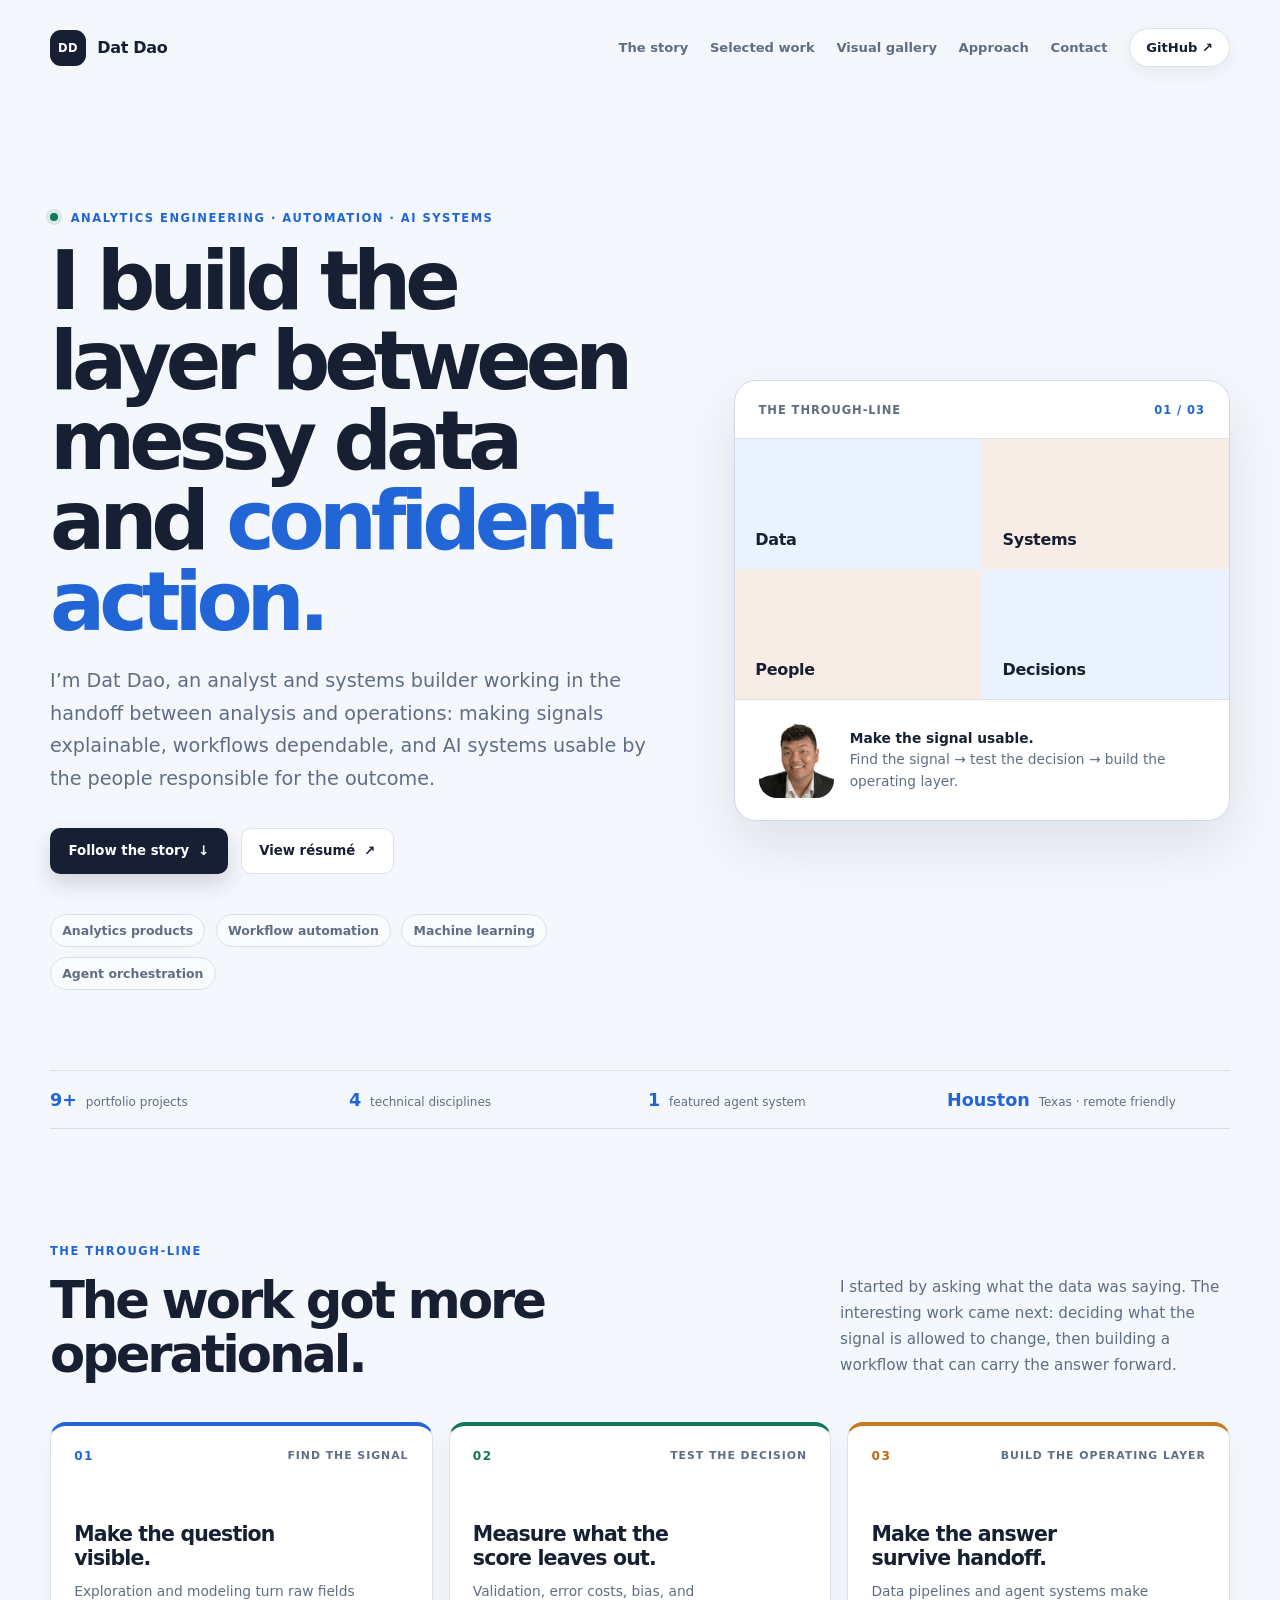
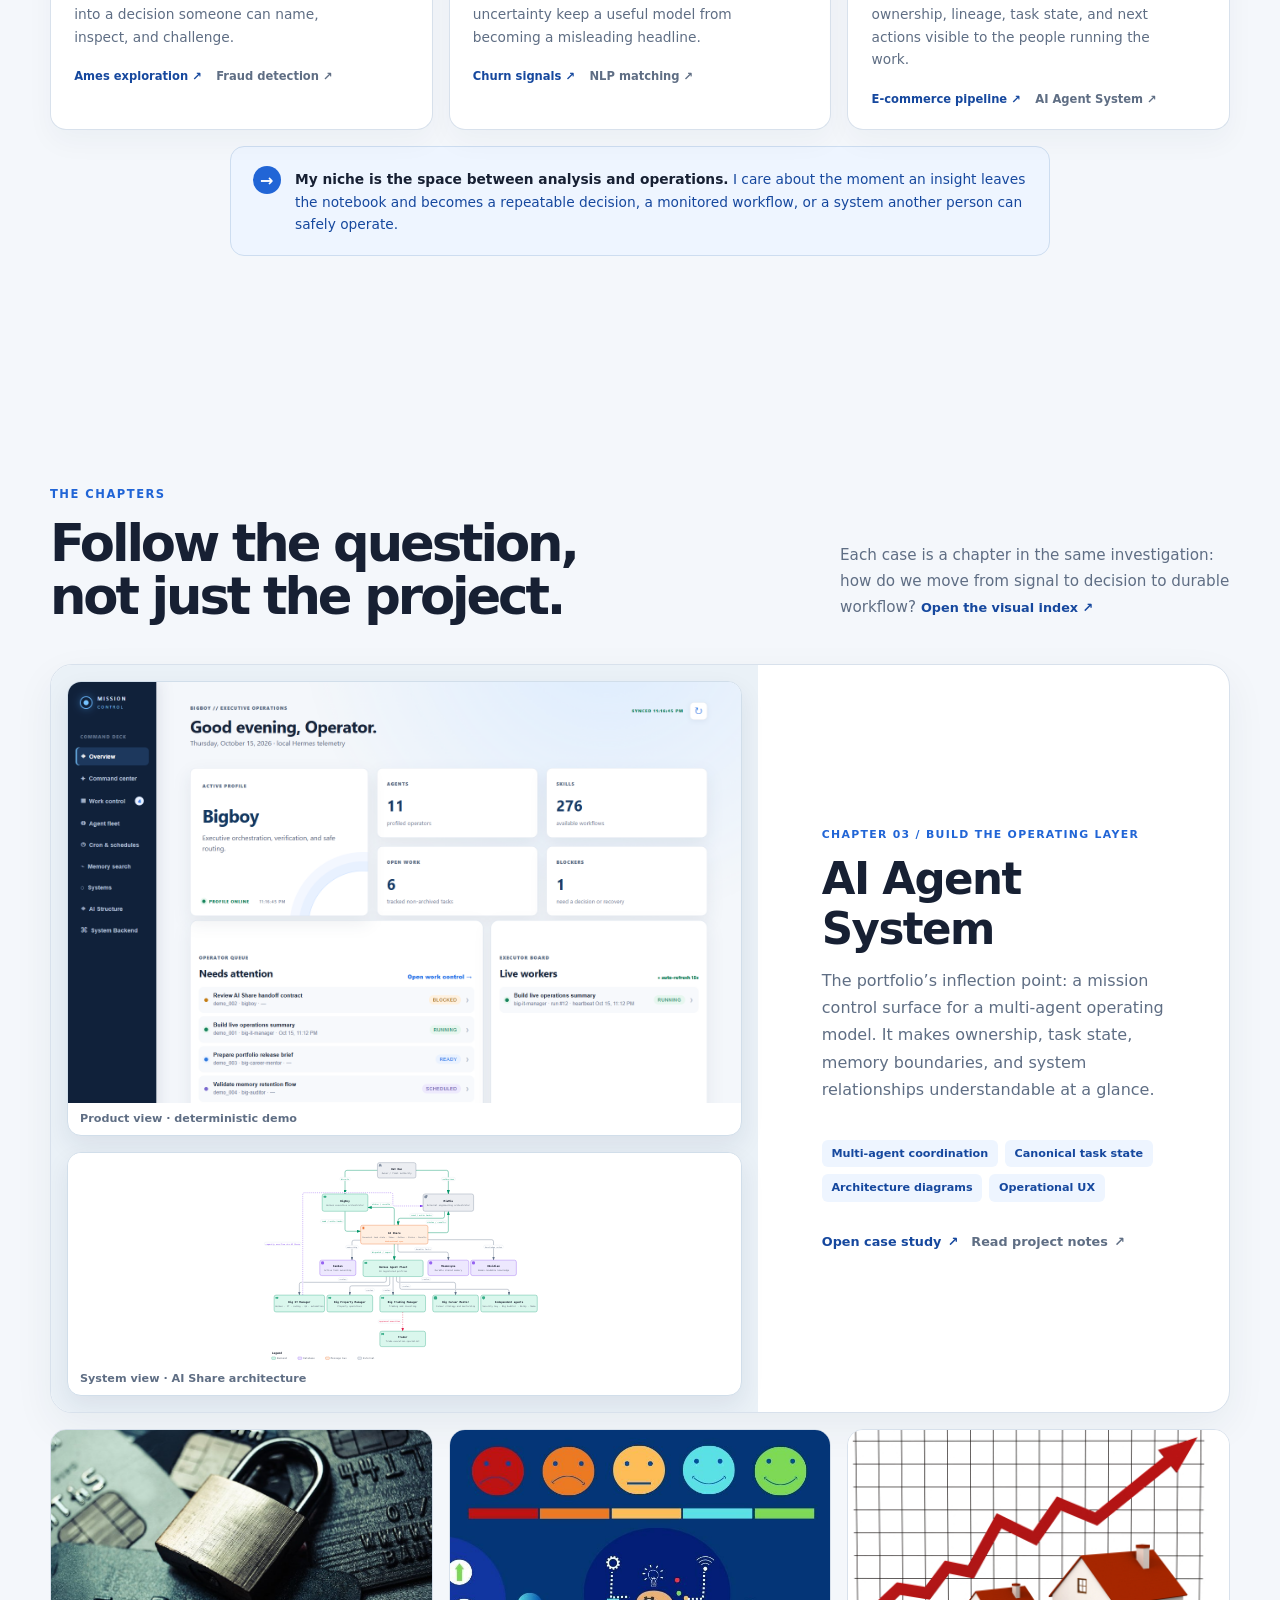
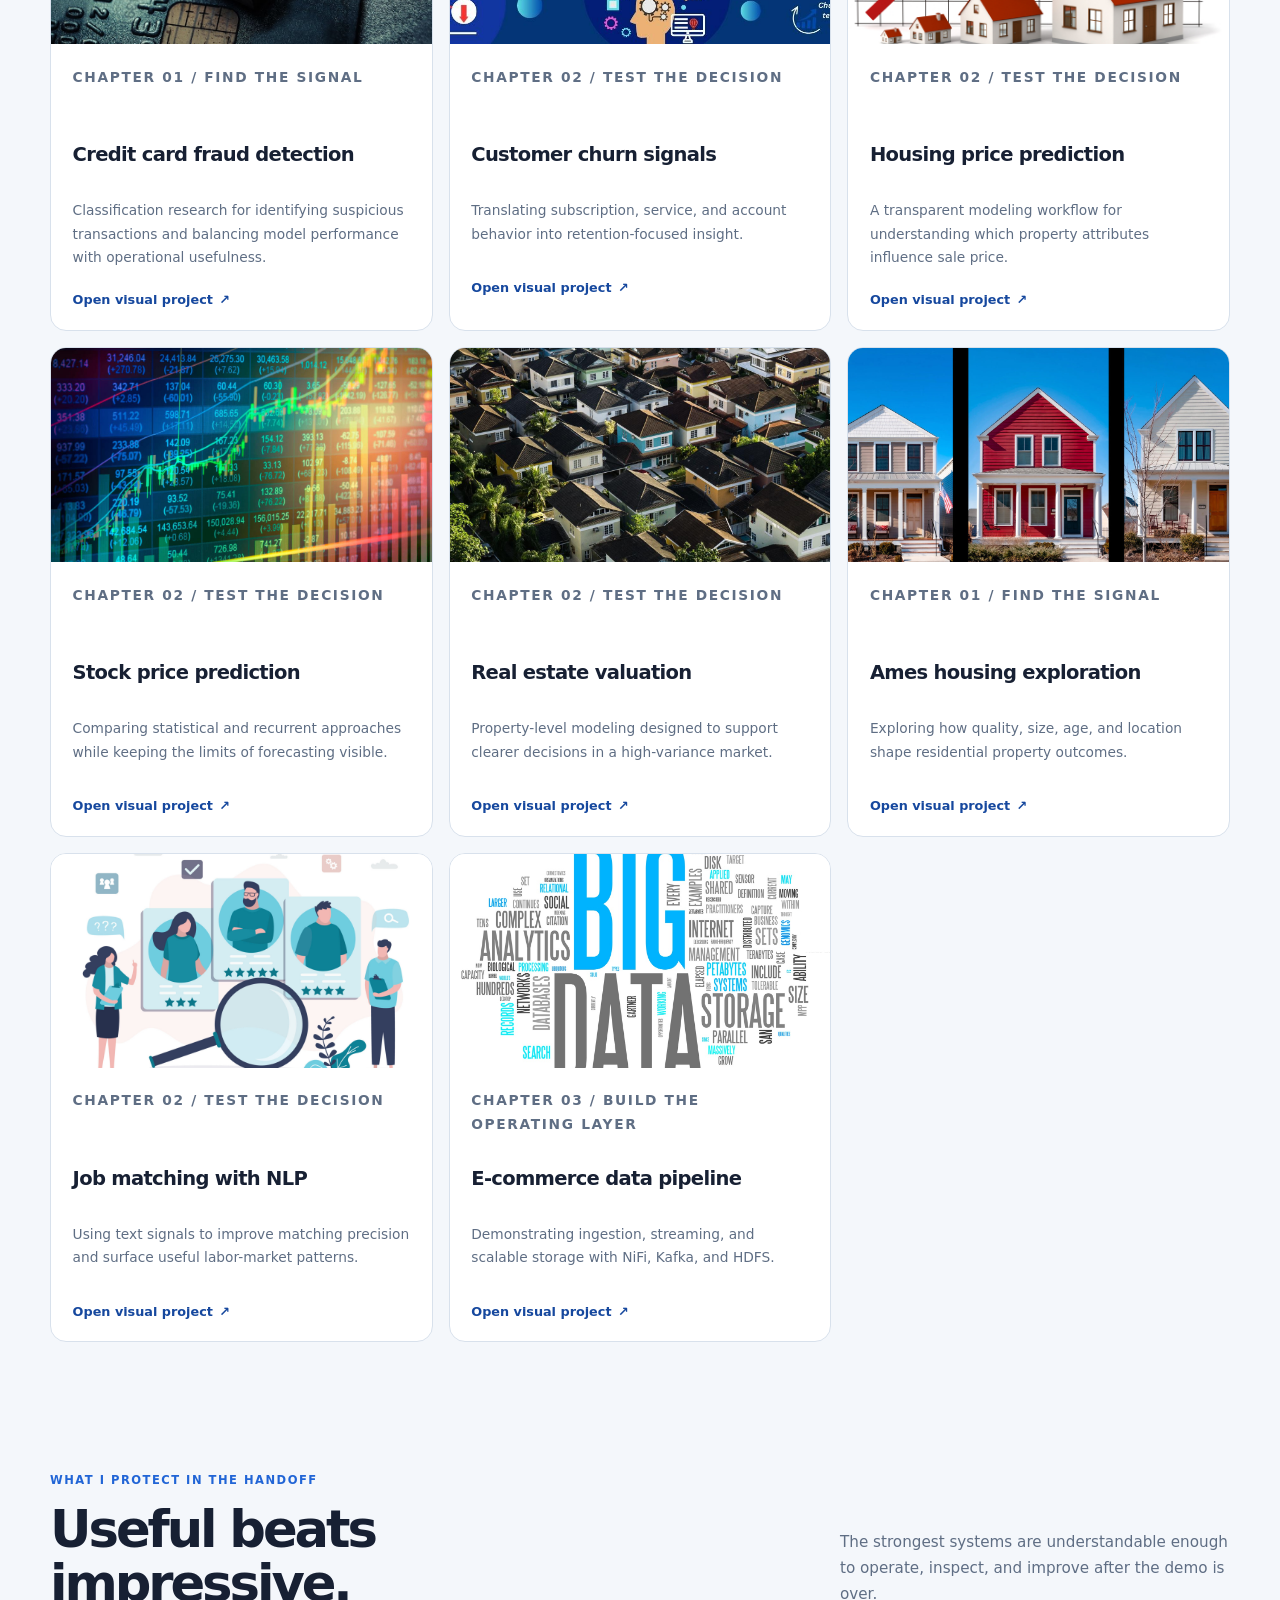
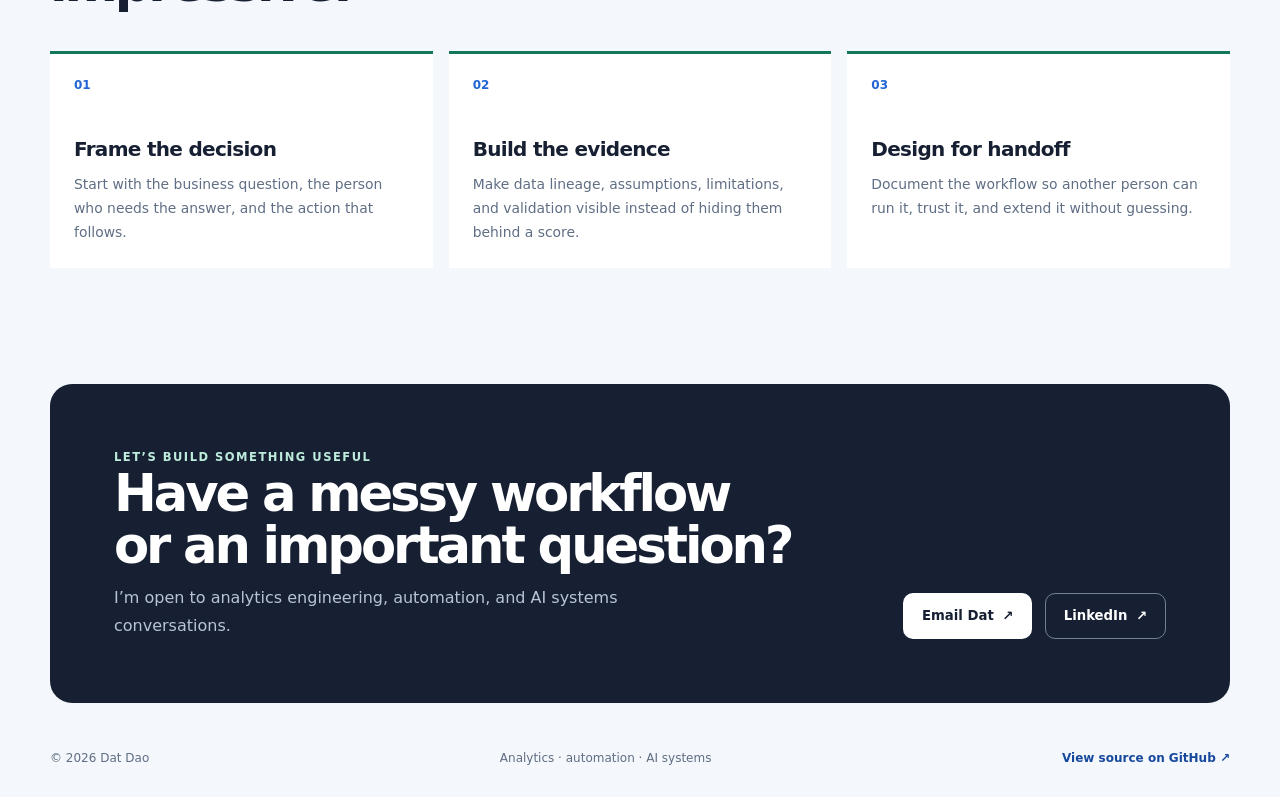
==== commit 8a9bed7c: "Turn portfolio into a narrative case study" ====
--- a/index.html
+++ b/index.html
@@ -14,7 +14,7 @@
     <header class="site-header">
       <a class="brand" href="index.html" aria-label="Dat Dao home"><span class="brand-mark" aria-hidden="true">DD</span><span>Dat Dao</span></a>
       <nav class="site-nav" aria-label="Primary navigation">
-        <a href="#work">Selected work</a><a href="projects/showcase.html">Visual gallery</a><a href="#approach">Approach</a><a href="#contact">Contact</a>
+        <a href="#story">The story</a><a href="#work">Selected work</a><a href="projects/showcase.html">Visual gallery</a><a href="#approach">Approach</a><a href="#contact">Contact</a>
         <a class="nav-button" href="https://github.com/sammon229/datdao" target="_blank" rel="noreferrer">GitHub <span aria-hidden="true">↗</span></a>
       </nav>
     </header>
@@ -23,41 +23,51 @@
       <section class="hero" aria-labelledby="hero-title">
         <div class="hero-copy">
           <p class="eyebrow"><span class="status-dot" aria-hidden="true"></span> Analytics engineering · automation · AI systems</p>
-          <h1 id="hero-title">I turn complex data into <em>clear, useful systems.</em></h1>
-          <p class="hero-lede">I’m Dat Dao, a senior analyst and consultant building decision tools, reliable workflows, and multi-agent systems across SQL, Power BI, Python, R, and cloud platforms.</p>
-          <div class="hero-actions"><a class="button button-primary" href="#work">Explore the work <span aria-hidden="true">↓</span></a><a class="button button-secondary" href="Dat_Dao_Resume.pdf">View résumé <span aria-hidden="true">↗</span></a></div>
+          <h1 id="hero-title">I build the layer between messy data and <em>confident action.</em></h1>
+          <p class="hero-lede">I’m Dat Dao, an analyst and systems builder working in the handoff between analysis and operations: making signals explainable, workflows dependable, and AI systems usable by the people responsible for the outcome.</p>
+          <div class="hero-actions"><a class="button button-primary" href="#story">Follow the story <span aria-hidden="true">↓</span></a><a class="button button-secondary" href="Dat_Dao_Resume.pdf">View résumé <span aria-hidden="true">↗</span></a></div>
           <ul class="capability-list" aria-label="Core capabilities"><li>Analytics products</li><li>Workflow automation</li><li>Machine learning</li><li>Agent orchestration</li></ul>
         </div>
         <div class="hero-profile">
           <div class="profile-card">
-            <div class="profile-card-top"><span class="profile-label">Building at the intersection of</span><span class="profile-index">01 / 04</span></div>
+            <div class="profile-card-top"><span class="profile-label">The through-line</span><span class="profile-index">01 / 03</span></div>
             <div class="profile-grid" aria-hidden="true"><span>Data</span><span>Systems</span><span>People</span><span>Decisions</span></div>
-            <div class="profile-card-bottom"><img src="images/IMG_0191.JPEG" alt="Portrait of Dat Dao" width="76" height="76"><p><strong>Make the signal usable.</strong><br>From messy inputs to an operating system people can trust.</p></div>
+            <div class="profile-card-bottom"><img src="images/IMG_0191.JPEG" alt="Portrait of Dat Dao" width="76" height="76"><p><strong>Make the signal usable.</strong><br>Find the signal → test the decision → build the operating layer.</p></div>
           </div>
         </div>
       </section>
 
       <section class="proof-strip" aria-label="Portfolio snapshot"><div><strong>9+</strong><span>portfolio projects</span></div><div><strong>4</strong><span>technical disciplines</span></div><div><strong>1</strong><span>featured agent system</span></div><div><strong>Houston</strong><span>Texas · remote friendly</span></div></section>
 
+      <section class="section story-section" id="story" aria-labelledby="story-title">
+        <div class="section-heading"><div><p class="eyebrow">The through-line</p><h2 id="story-title">The work got more operational.</h2></div><p>I started by asking what the data was saying. The interesting work came next: deciding what the signal is allowed to change, then building a workflow that can carry the answer forward.</p></div>
+        <div class="story-grid">
+          <article class="story-step story-step-blue"><div class="story-step-top"><span class="story-number">01</span><span class="story-label">Find the signal</span></div><h3>Make the question visible.</h3><p>Exploration and modeling turn raw fields into a decision someone can name, inspect, and challenge.</p><div class="story-links"><a class="text-link" href="projects/project.html?project=ames">Ames exploration ↗</a><a class="text-link muted-link" href="projects/project.html?project=fraud">Fraud detection ↗</a></div></article>
+          <article class="story-step story-step-mint"><div class="story-step-top"><span class="story-number">02</span><span class="story-label">Test the decision</span></div><h3>Measure what the score leaves out.</h3><p>Validation, error costs, bias, and uncertainty keep a useful model from becoming a misleading headline.</p><div class="story-links"><a class="text-link" href="projects/project.html?project=churn">Churn signals ↗</a><a class="text-link muted-link" href="projects/project.html?project=nlp">NLP matching ↗</a></div></article>
+          <article class="story-step story-step-orange"><div class="story-step-top"><span class="story-number">03</span><span class="story-label">Build the operating layer</span></div><h3>Make the answer survive handoff.</h3><p>Data pipelines and agent systems make ownership, lineage, task state, and next actions visible to the people running the work.</p><div class="story-links"><a class="text-link" href="projects/project.html?project=ecommerce">E-commerce pipeline ↗</a><a class="text-link muted-link" href="projects/bigboymission/showcase.html">AI Agent System ↗</a></div></article>
+        </div>
+        <aside class="story-note"><span class="story-note-mark" aria-hidden="true">→</span><p><strong>My niche is the space between analysis and operations.</strong> I care about the moment an insight leaves the notebook and becomes a repeatable decision, a monitored workflow, or a system another person can safely operate.</p></aside>
+      </section>
+
       <section class="section" id="work" aria-labelledby="work-title">
-        <div class="section-heading"><div><p class="eyebrow">Selected work</p><h2 id="work-title">Projects with a point of view.</h2></div><p>Each project connects a technical method to a practical outcome: better decisions, clearer operations, or a more dependable workflow. <a class="text-link" href="projects/showcase.html">See the visual evidence ↗</a></p></div>
+        <div class="section-heading"><div><p class="eyebrow">The chapters</p><h2 id="work-title">Follow the question, not just the project.</h2></div><p>Each case is a chapter in the same investigation: how do we move from signal to decision to durable workflow? <a class="text-link" href="projects/showcase.html">Open the visual index ↗</a></p></div>
         <article class="featured-project">
           <div class="featured-visual"><figure class="showcase-frame showcase-frame-product"><img src="images/mission-control-overview.png" alt="Mission Control demo overview showing Bigboy, agent metrics, blockers, operator queue, and live workers" width="1600" height="1000"><figcaption>Product view · deterministic demo</figcaption></figure><figure class="showcase-frame showcase-frame-architecture"><img src="projects/bigboymission/docs/diagrams/ai-share-agent-architecture.svg" alt="AI Agent System architecture showing Dat Dao, BigBoy, MiuMiu, AI Share, the agent fleet, Kanban, Mnemosyne, and Obsidian" width="1200" height="760"><figcaption>System view · AI Share architecture</figcaption></figure></div>
-          <div class="featured-copy"><p class="project-kicker">Featured system / 01</p><h3>AI Agent System</h3><p class="project-summary">A portfolio-safe mission control surface for a multi-agent operating model. It makes ownership, task state, memory boundaries, and system relationships understandable at a glance.</p><ul class="tag-list" aria-label="AI Agent System capabilities"><li>Multi-agent coordination</li><li>Canonical task state</li><li>Architecture diagrams</li><li>Operational UX</li></ul><div class="project-actions"><a class="text-link" href="projects/bigboymission/showcase.html">Open case study <span aria-hidden="true">↗</span></a><a class="text-link muted-link" href="projects/bigboymission/README.md">Read project notes <span aria-hidden="true">↗</span></a></div></div>
+          <div class="featured-copy"><p class="project-kicker">Chapter 03 / Build the operating layer</p><h3>AI Agent System</h3><p class="project-summary">The portfolio’s inflection point: a mission control surface for a multi-agent operating model. It makes ownership, task state, memory boundaries, and system relationships understandable at a glance.</p><ul class="tag-list" aria-label="AI Agent System capabilities"><li>Multi-agent coordination</li><li>Canonical task state</li><li>Architecture diagrams</li><li>Operational UX</li></ul><div class="project-actions"><a class="text-link" href="projects/bigboymission/showcase.html">Open case study <span aria-hidden="true">↗</span></a><a class="text-link muted-link" href="projects/bigboymission/README.md">Read project notes <span aria-hidden="true">↗</span></a></div></div>
         </article>
         <div class="project-grid">
-          <article class="project-card"><a class="project-image" href="projects/project.html?project=fraud"><img src="images/MIT-Fraud-Detection-PRESS_0.jpg" alt="Credit card fraud detection project visualization" loading="lazy" width="900" height="560"></a><div class="project-card-body"><p class="project-kicker">Machine learning / 02</p><h3>Credit card fraud detection</h3><p>Classification research for identifying suspicious transactions and balancing model performance with operational usefulness.</p><a class="text-link" href="projects/project.html?project=fraud">Open visual project <span aria-hidden="true">↗</span></a></div></article>
-          <article class="project-card"><a class="project-image" href="projects/project.html?project=churn"><img src="images/churn.jpg" alt="Telecom customer churn analysis visualization" loading="lazy" width="900" height="560"></a><div class="project-card-body"><p class="project-kicker">Predictive analytics / 03</p><h3>Customer churn signals</h3><p>Translating subscription, service, and account behavior into retention-focused insight.</p><a class="text-link" href="projects/project.html?project=churn">Open visual project <span aria-hidden="true">↗</span></a></div></article>
-          <article class="project-card"><a class="project-image" href="projects/project.html?project=housing-r"><img src="images/R%20housing.jpg" alt="Residential housing price prediction visualization" loading="lazy" width="900" height="560"></a><div class="project-card-body"><p class="project-kicker">Statistical modeling / 04</p><h3>Housing price prediction</h3><p>A transparent modeling workflow for understanding which property attributes influence sale price.</p><a class="text-link" href="projects/project.html?project=housing-r">Open visual project <span aria-hidden="true">↗</span></a></div></article>
-          <article class="project-card"><a class="project-image" href="projects/project.html?project=stocks"><img src="images/stock-prices.jpg" alt="Stock price prediction visualization" loading="lazy" width="900" height="560"></a><div class="project-card-body"><p class="project-kicker">Time series / 05</p><h3>Stock price prediction</h3><p>Comparing statistical and recurrent approaches while keeping the limits of forecasting visible.</p><a class="text-link" href="projects/project.html?project=stocks">Open visual project <span aria-hidden="true">↗</span></a></div></article>
-          <article class="project-card"><a class="project-image" href="projects/project.html?project=king-county"><img src="images/housevalue.jpg" alt="King County real estate valuation visualization" loading="lazy" width="900" height="560"></a><div class="project-card-body"><p class="project-kicker">Applied ML / 06</p><h3>Real estate valuation</h3><p>Property-level modeling designed to support clearer decisions in a high-variance market.</p><a class="text-link" href="projects/project.html?project=king-county">Open visual project <span aria-hidden="true">↗</span></a></div></article>
-          <article class="project-card"><a class="project-image" href="projects/project.html?project=ames"><img src="images/p1.jpg" alt="Ames residential property analysis visualization" loading="lazy" width="900" height="560"></a><div class="project-card-body"><p class="project-kicker">Exploratory analysis / 07</p><h3>Ames housing exploration</h3><p>Exploring how quality, size, age, and location shape residential property outcomes.</p><a class="text-link" href="projects/project.html?project=ames">Open visual project <span aria-hidden="true">↗</span></a></div></article>
-          <article class="project-card"><a class="project-image" href="projects/project.html?project=nlp"><img src="images/Jobmatching.jpg" alt="NLP job matching analysis visualization" loading="lazy" width="900" height="560"></a><div class="project-card-body"><p class="project-kicker">NLP / 08</p><h3>Job matching with NLP</h3><p>Using text signals to improve matching precision and surface useful labor-market patterns.</p><a class="text-link" href="projects/project.html?project=nlp">Open visual project <span aria-hidden="true">↗</span></a></div></article>
-          <article class="project-card"><a class="project-image" href="projects/project.html?project=ecommerce"><img src="images/Esri-and-Big-Data.jpg" alt="Big-data ingestion pipeline visualization" loading="lazy" width="900" height="560"></a><div class="project-card-body"><p class="project-kicker">Data engineering / 09</p><h3>E-commerce data pipeline</h3><p>Demonstrating ingestion, streaming, and scalable storage with NiFi, Kafka, and HDFS.</p><a class="text-link" href="projects/project.html?project=ecommerce">Open visual project <span aria-hidden="true">↗</span></a></div></article>
+          <article class="project-card"><a class="project-image" href="projects/project.html?project=fraud"><img src="images/MIT-Fraud-Detection-PRESS_0.jpg" alt="Credit card fraud detection project visualization" loading="lazy" width="900" height="560"></a><div class="project-card-body"><p class="project-kicker">Chapter 01 / Find the signal</p><h3>Credit card fraud detection</h3><p>Classification research for identifying suspicious transactions and balancing model performance with operational usefulness.</p><a class="text-link" href="projects/project.html?project=fraud">Open visual project <span aria-hidden="true">↗</span></a></div></article>
+          <article class="project-card"><a class="project-image" href="projects/project.html?project=churn"><img src="images/churn.jpg" alt="Telecom customer churn analysis visualization" loading="lazy" width="900" height="560"></a><div class="project-card-body"><p class="project-kicker">Chapter 02 / Test the decision</p><h3>Customer churn signals</h3><p>Translating subscription, service, and account behavior into retention-focused insight.</p><a class="text-link" href="projects/project.html?project=churn">Open visual project <span aria-hidden="true">↗</span></a></div></article>
+          <article class="project-card"><a class="project-image" href="projects/project.html?project=housing-r"><img src="images/R%20housing.jpg" alt="Residential housing price prediction visualization" loading="lazy" width="900" height="560"></a><div class="project-card-body"><p class="project-kicker">Chapter 02 / Test the decision</p><h3>Housing price prediction</h3><p>A transparent modeling workflow for understanding which property attributes influence sale price.</p><a class="text-link" href="projects/project.html?project=housing-r">Open visual project <span aria-hidden="true">↗</span></a></div></article>
+          <article class="project-card"><a class="project-image" href="projects/project.html?project=stocks"><img src="images/stock-prices.jpg" alt="Stock price prediction visualization" loading="lazy" width="900" height="560"></a><div class="project-card-body"><p class="project-kicker">Chapter 02 / Test the decision</p><h3>Stock price prediction</h3><p>Comparing statistical and recurrent approaches while keeping the limits of forecasting visible.</p><a class="text-link" href="projects/project.html?project=stocks">Open visual project <span aria-hidden="true">↗</span></a></div></article>
+          <article class="project-card"><a class="project-image" href="projects/project.html?project=king-county"><img src="images/housevalue.jpg" alt="King County real estate valuation visualization" loading="lazy" width="900" height="560"></a><div class="project-card-body"><p class="project-kicker">Chapter 02 / Test the decision</p><h3>Real estate valuation</h3><p>Property-level modeling designed to support clearer decisions in a high-variance market.</p><a class="text-link" href="projects/project.html?project=king-county">Open visual project <span aria-hidden="true">↗</span></a></div></article>
+          <article class="project-card"><a class="project-image" href="projects/project.html?project=ames"><img src="images/p1.jpg" alt="Ames residential property analysis visualization" loading="lazy" width="900" height="560"></a><div class="project-card-body"><p class="project-kicker">Chapter 01 / Find the signal</p><h3>Ames housing exploration</h3><p>Exploring how quality, size, age, and location shape residential property outcomes.</p><a class="text-link" href="projects/project.html?project=ames">Open visual project <span aria-hidden="true">↗</span></a></div></article>
+          <article class="project-card"><a class="project-image" href="projects/project.html?project=nlp"><img src="images/Jobmatching.jpg" alt="NLP job matching analysis visualization" loading="lazy" width="900" height="560"></a><div class="project-card-body"><p class="project-kicker">Chapter 02 / Test the decision</p><h3>Job matching with NLP</h3><p>Using text signals to improve matching precision and surface useful labor-market patterns.</p><a class="text-link" href="projects/project.html?project=nlp">Open visual project <span aria-hidden="true">↗</span></a></div></article>
+          <article class="project-card"><a class="project-image" href="projects/project.html?project=ecommerce"><img src="images/Esri-and-Big-Data.jpg" alt="Big-data ingestion pipeline visualization" loading="lazy" width="900" height="560"></a><div class="project-card-body"><p class="project-kicker">Chapter 03 / Build the operating layer</p><h3>E-commerce data pipeline</h3><p>Demonstrating ingestion, streaming, and scalable storage with NiFi, Kafka, and HDFS.</p><a class="text-link" href="projects/project.html?project=ecommerce">Open visual project <span aria-hidden="true">↗</span></a></div></article>
         </div>
       </section>
 
-      <section class="section approach-section" id="approach" aria-labelledby="approach-title"><div class="section-heading"><div><p class="eyebrow">How I work</p><h2 id="approach-title">Useful beats impressive.</h2></div><p>The strongest systems are understandable enough to operate, inspect, and improve after the demo is over.</p></div><div class="approach-grid"><article><span class="approach-number">01</span><h3>Frame the decision</h3><p>Start with the business question, the person who needs the answer, and the action that follows.</p></article><article><span class="approach-number">02</span><h3>Build the evidence</h3><p>Make data lineage, assumptions, limitations, and validation visible instead of hiding them behind a score.</p></article><article><span class="approach-number">03</span><h3>Design for handoff</h3><p>Document the workflow so another person can run it, trust it, and extend it without guessing.</p></article></div></section>
+      <section class="section approach-section" id="approach" aria-labelledby="approach-title"><div class="section-heading"><div><p class="eyebrow">What I protect in the handoff</p><h2 id="approach-title">Useful beats impressive.</h2></div><p>The strongest systems are understandable enough to operate, inspect, and improve after the demo is over.</p></div><div class="approach-grid"><article><span class="approach-number">01</span><h3>Frame the decision</h3><p>Start with the business question, the person who needs the answer, and the action that follows.</p></article><article><span class="approach-number">02</span><h3>Build the evidence</h3><p>Make data lineage, assumptions, limitations, and validation visible instead of hiding them behind a score.</p></article><article><span class="approach-number">03</span><h3>Design for handoff</h3><p>Document the workflow so another person can run it, trust it, and extend it without guessing.</p></article></div></section>
 
       <section class="contact-panel" id="contact" aria-labelledby="contact-title"><div><p class="eyebrow">Let’s build something useful</p><h2 id="contact-title">Have a messy workflow or an important question?</h2><p>I’m open to analytics engineering, automation, and AI systems conversations.</p></div><div class="contact-actions"><a class="button button-light" href="mailto:Daniel.dao229@gmail.com">Email Dat <span aria-hidden="true">↗</span></a><a class="button button-outline-light" href="https://www.linkedin.com/in/dat-dao-84953b14a/" target="_blank" rel="noreferrer">LinkedIn <span aria-hidden="true">↗</span></a></div></section>
     </main>
--- a/assets/css/portfolio.css
+++ b/assets/css/portfolio.css
@@ -64,6 +64,24 @@
 .proof-strip div { display: flex; align-items: baseline; gap: .55rem; }
 .proof-strip strong { color: var(--blue); font-size: 1.1rem; }
 .proof-strip span { color: var(--muted); font-size: .75rem; }
+.story-section { padding-top: clamp(4rem, 7vw, 6rem); padding-bottom: clamp(4.5rem, 8vw, 7rem); }
+.story-grid { display: grid; grid-template-columns: repeat(3, minmax(0, 1fr)); gap: 1rem; }
+.story-step { position: relative; min-height: 300px; padding: 1.45rem; border: 1px solid var(--line); border-top: 4px solid var(--blue); border-radius: 16px; background: var(--surface); box-shadow: 0 12px 28px rgba(24,43,73,.04); }
+.story-step-mint { border-top-color: var(--mint-dark); }
+.story-step-orange { border-top-color: #c9781e; }
+.story-step-top { display: flex; align-items: center; justify-content: space-between; gap: 1rem; margin-bottom: 3.7rem; }
+.story-number { color: var(--blue); font-size: .76rem; font-weight: 900; letter-spacing: .12em; }
+.story-step-mint .story-number { color: var(--mint-dark); }
+.story-step-orange .story-number { color: #b96a16; }
+.story-label { margin: 0; color: var(--muted); font-size: .68rem; font-weight: 900; letter-spacing: .09em; text-align: right; text-transform: uppercase; }
+.story-step h3 { max-width: 240px; margin-bottom: .65rem; color: var(--ink); font-size: 1.28rem; letter-spacing: -.04em; }
+.story-step > p:not(.story-label) { max-width: 300px; margin-bottom: 1.3rem; color: var(--muted); font-size: .86rem; line-height: 1.65; }
+.story-links { display: flex; flex-wrap: wrap; gap: .5rem .9rem; margin-top: auto; }
+.story-links .text-link { font-size: .72rem; }
+.story-note { display: flex; align-items: flex-start; gap: .9rem; max-width: 820px; margin: 1rem auto 0; padding: 1.2rem 1.35rem; border: 1px solid #cdddf0; border-radius: 14px; background: #eef5ff; }
+.story-note-mark { display: grid; width: 28px; height: 28px; flex: 0 0 28px; place-items: center; border-radius: 50%; background: var(--blue); color: #fff; font-weight: 900; }
+.story-note p { margin: .1rem 0 0; color: var(--blue-dark); font-size: .86rem; line-height: 1.65; }
+.story-note strong { color: var(--ink); }
 .section { padding: clamp(5rem, 9vw, 8rem) 0; }
 .section-heading { display: flex; align-items: end; justify-content: space-between; gap: 2rem; margin-bottom: 2.5rem; }
 .section-heading h2 { max-width: 620px; margin-bottom: 0; font-size: clamp(2.1rem, 4vw, 3.5rem); line-height: 1.05; letter-spacing: -.06em; }
@@ -117,6 +135,7 @@
   .hero-profile { max-width: 560px; }
   .featured-project { grid-template-columns: 1fr; }
   .featured-visual { min-height: 360px; }
+  .story-grid { grid-template-columns: 1fr; }
   .project-grid { grid-template-columns: repeat(2, 1fr); }
   .contact-panel { align-items: start; flex-direction: column; }
 }
@@ -130,6 +149,8 @@
   .proof-strip { grid-template-columns: repeat(2, 1fr); gap: 1.2rem .8rem; }
   .section-heading { align-items: start; flex-direction: column; gap: 1rem; }
   .project-grid, .approach-grid { grid-template-columns: 1fr; }
+  .story-step { min-height: auto; }
+  .story-step-top { margin-bottom: 2.2rem; }
   .project-card h3, .project-card p { min-height: auto; }
   .featured-visual { min-height: 250px; }
   .featured-copy { padding: 2rem 1.35rem; }
